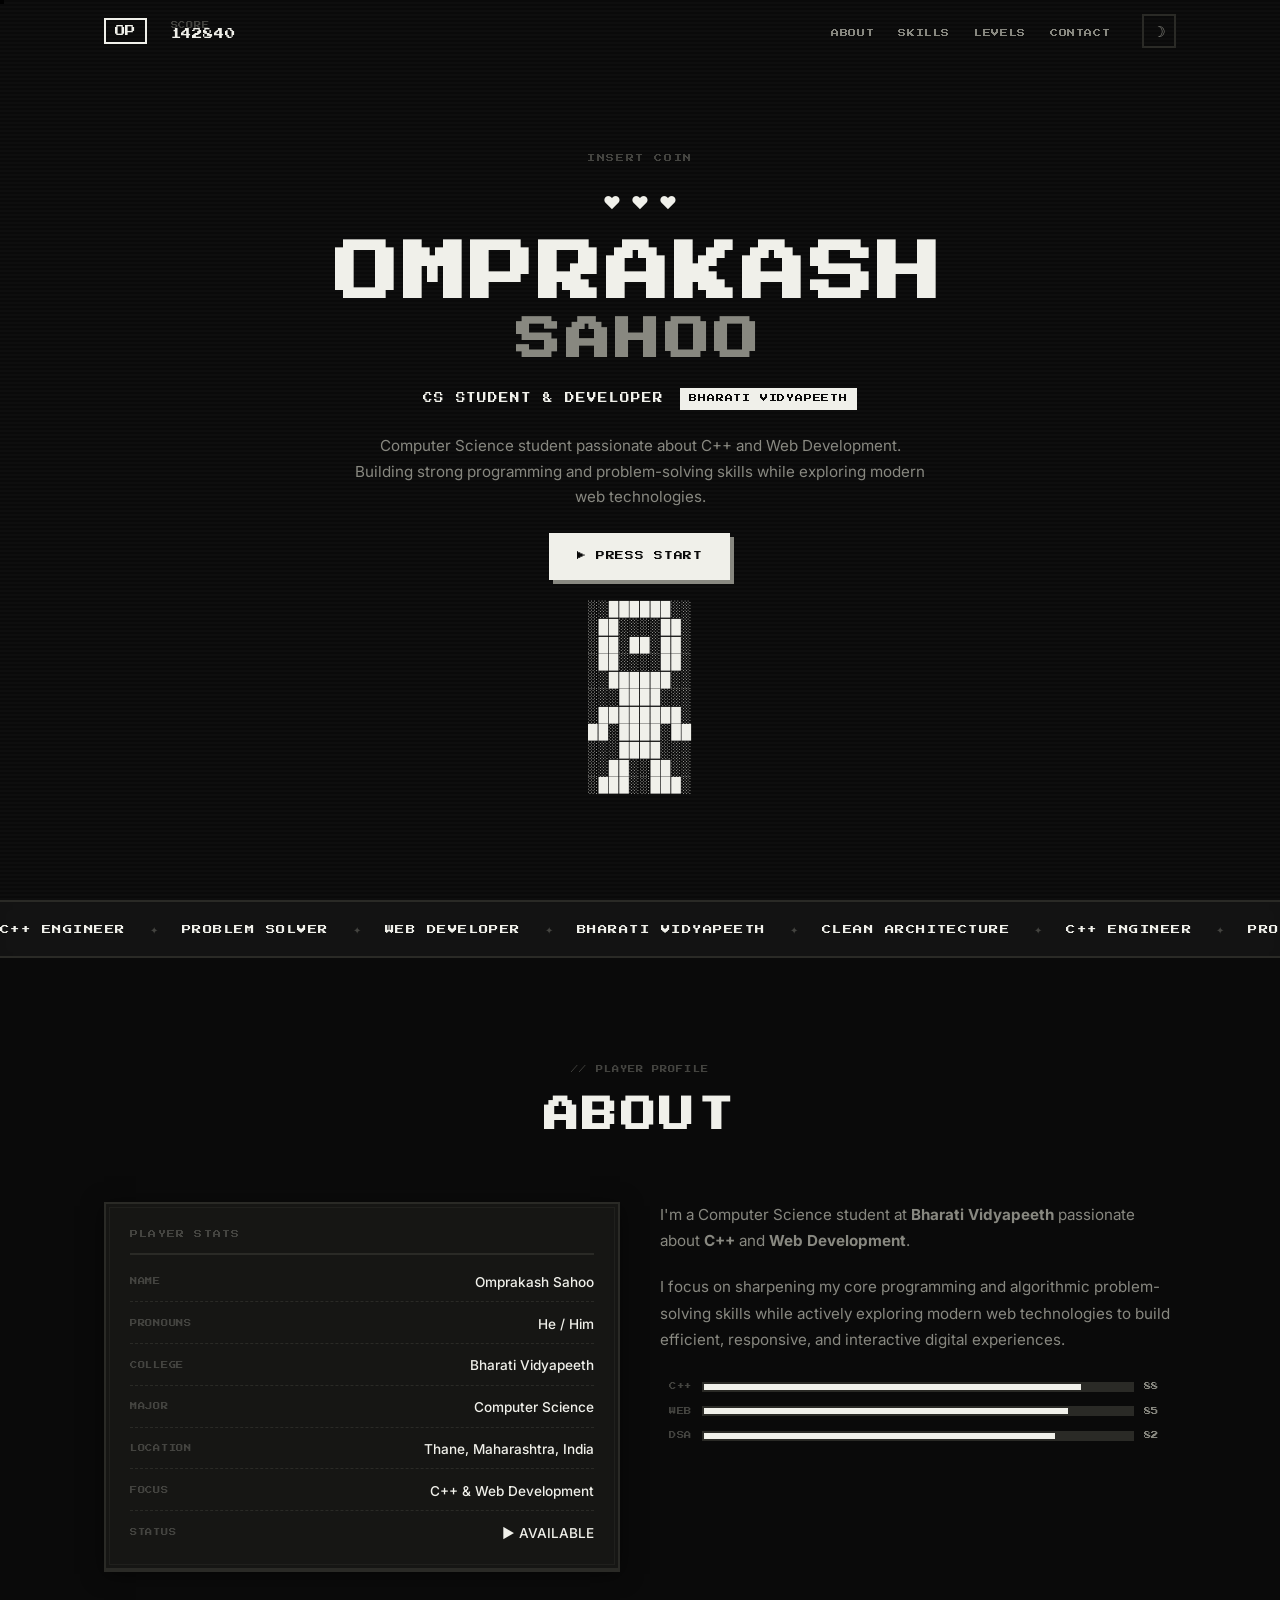
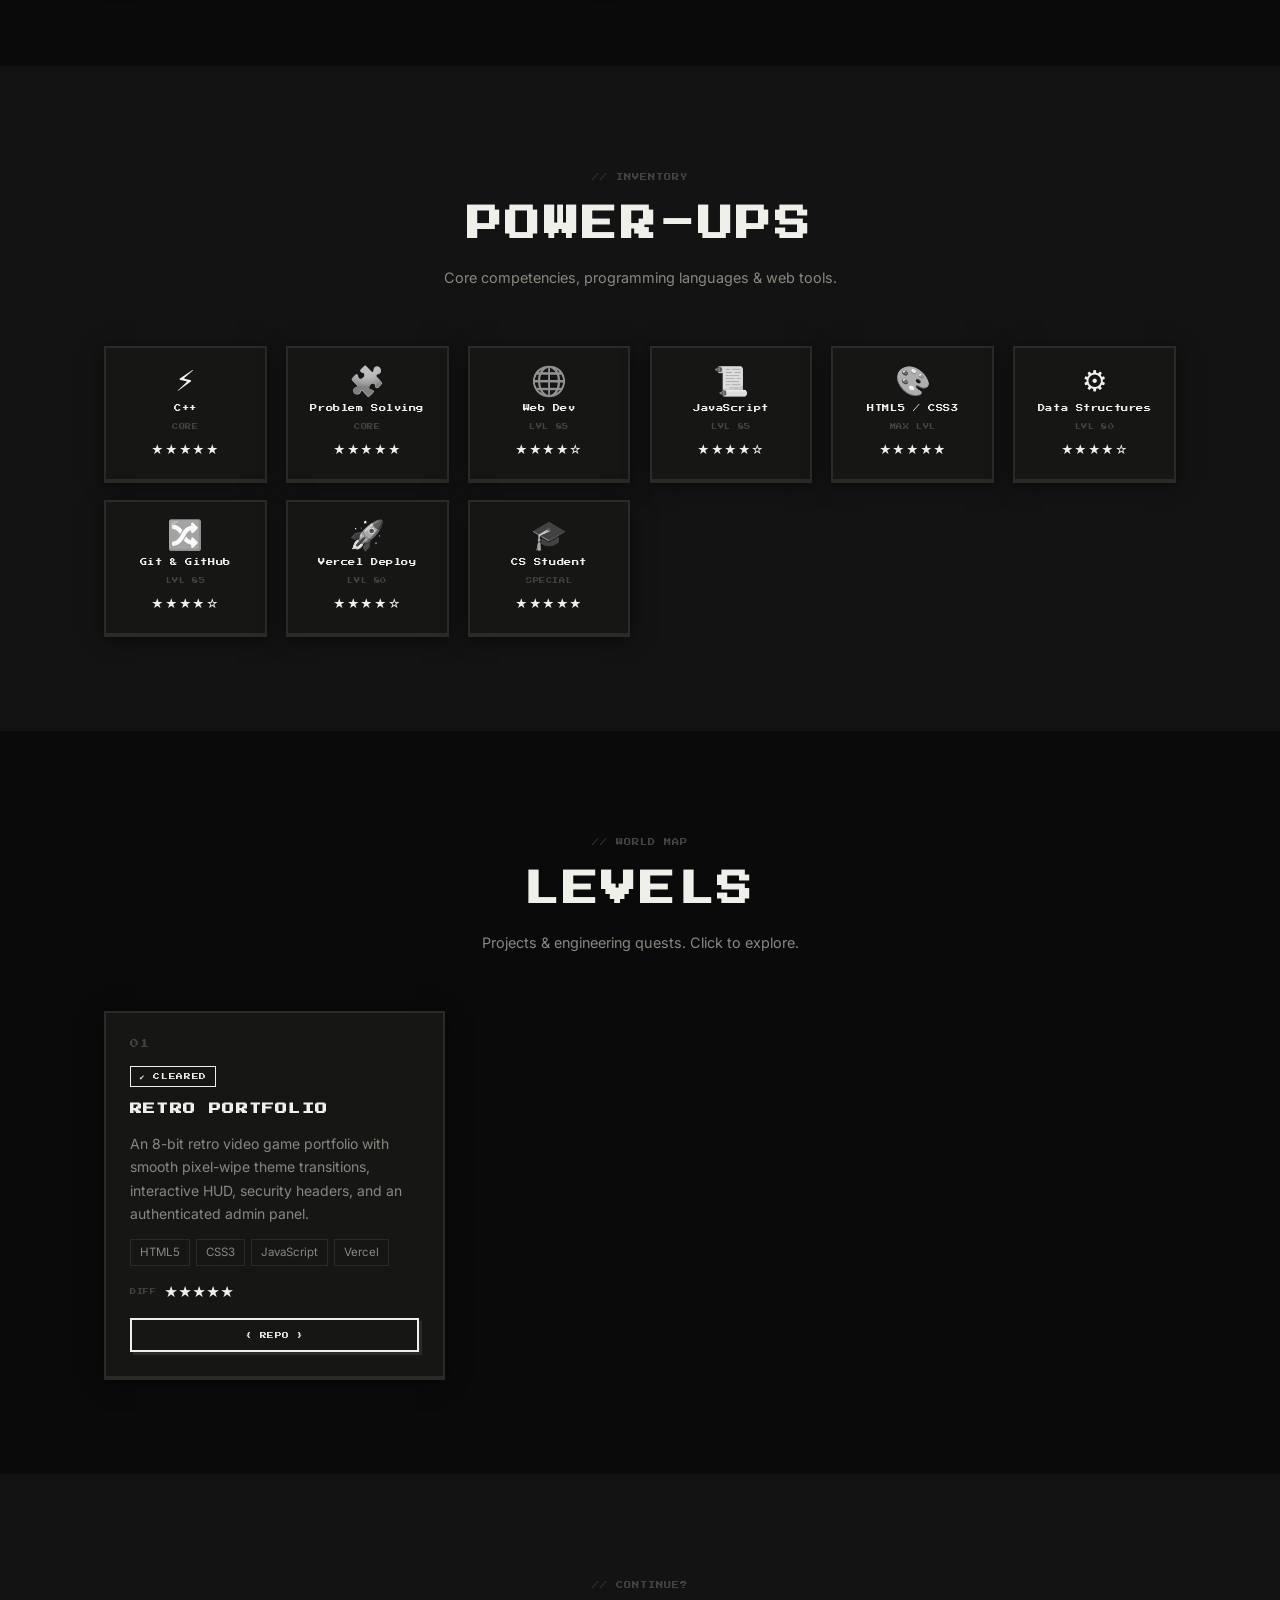
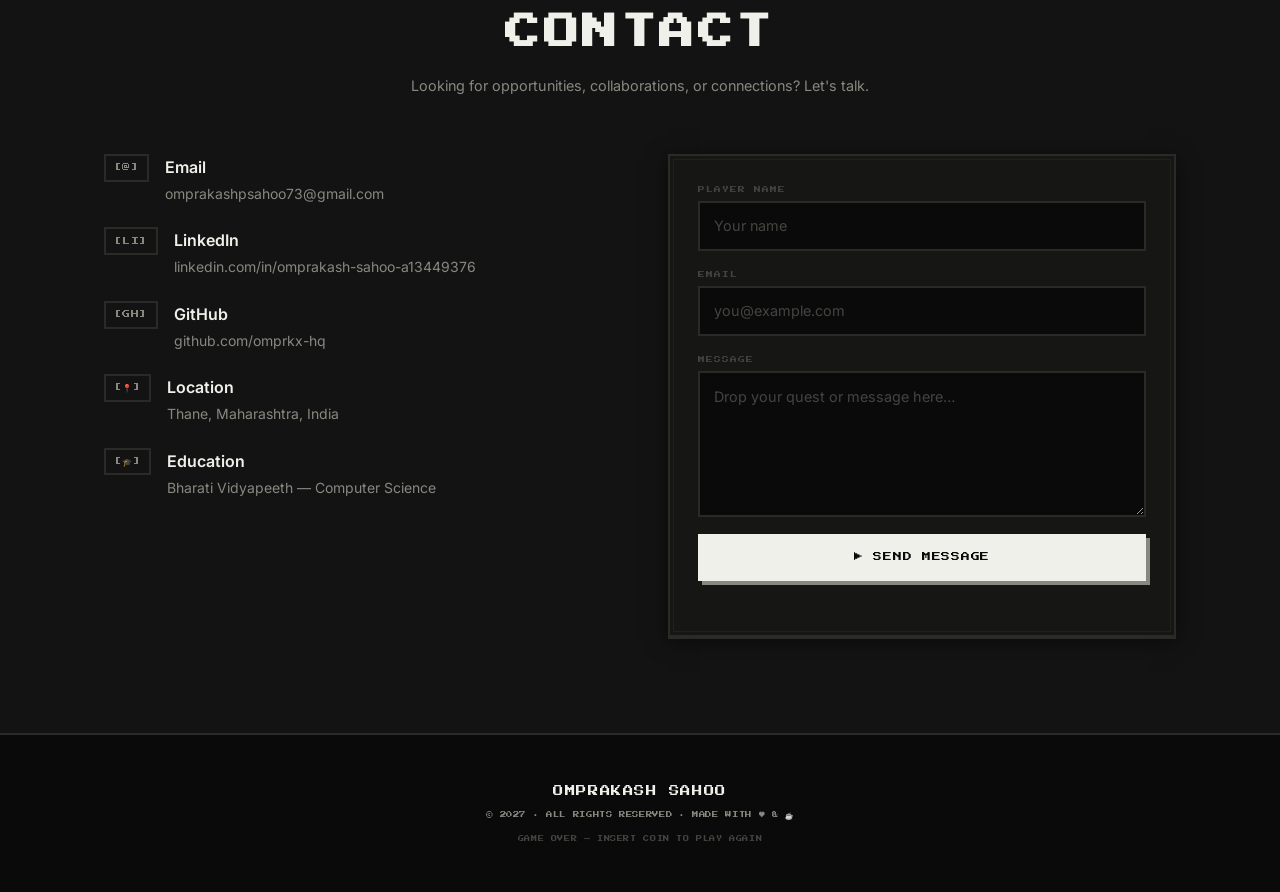
==== index.html @ 667538fb "feat(awwwards): add kinetic marquee, text scramble, 3d tilt glow, fluid cursor, magnetic buttons, an" ====
<!DOCTYPE html>
<html lang="en" data-theme="dark">
<head>
  <meta charset="UTF-8" />
  <meta name="viewport" content="width=device-width, initial-scale=1.0" />
  <title>OMPRAKASH SAHOO — Portfolio</title>
  <meta name="description" content="Omprakash Sahoo — Computer Science student passionate about C++ and Web Development at Bharati Vidyapeeth." />
  <link rel="stylesheet" href="style.css" />
  <link rel="preconnect" href="https://fonts.googleapis.com" />
  <link rel="preconnect" href="https://fonts.gstatic.com" crossorigin />
  <link href="https://fonts.googleapis.com/css2?family=Press+Start+2P&family=Inter:wght@300;400;500;600&display=swap" rel="stylesheet" />
</head>
<body>

  <!-- ══════════════════════ HUD / NAV ══════════════════════════ -->
  <div id="scrollProgressBar" aria-hidden="true"></div>
  <div id="customCursor" aria-hidden="true"></div>
  <div id="customCursorFollower" aria-hidden="true"></div>

  <nav id="hud">
    <div class="hud-inner">
      <span class="hud-logo pixel">OP</span>

      <div class="hud-score">
        <span class="hud-label">SCORE</span>
        <span class="hud-val pixel" id="scoreDisplay">000000</span>
      </div>

      <ul class="hud-links">
        <li><a href="#about">ABOUT</a></li>
        <li><a href="#skills">SKILLS</a></li>
        <li><a href="#projects">LEVELS</a></li>
        <li><a href="#contact">CONTACT</a></li>
      </ul>

      <div class="hud-actions">
        <button id="themeToggle" aria-label="Toggle theme" title="Toggle light/dark">
          <span class="icon-sun">☀︎</span>
          <span class="icon-moon">☽</span>
        </button>
        <button class="hamburger" id="hamburger" aria-label="Menu">
          <span></span><span></span><span></span>
        </button>
      </div>
    </div>

    <div class="mobile-menu" id="mobileMenu">
      <a href="#about"    class="mob-link">ABOUT</a>
      <a href="#skills"   class="mob-link">SKILLS</a>
      <a href="#projects" class="mob-link">LEVELS</a>
      <a href="#contact"  class="mob-link">CONTACT</a>
    </div>
  </nav>

  <!-- ══════════════════════ HERO ═══════════════════════════════ -->
  <section id="hero">
    <div class="scanlines"></div>
    <div class="hero-wrap">

      <div class="hero-insert pixel reveal">INSERT COIN</div>

      <div class="hero-lives reveal">
        <span class="life">♥</span>
        <span class="life">♥</span>
        <span class="life">♥</span>
      </div>

      <h1 class="hero-title reveal">
        <span class="pixel scramble-text" data-text="OMPRAKASH">OMPRAKASH</span>
        <span class="pixel hero-sur scramble-text" data-text="SAHOO">SAHOO</span>
      </h1>

      <p class="hero-role reveal">
        <span class="pixel">CS STUDENT &amp; DEVELOPER</span>
        <span class="pixel hero-lvl">BHARATI VIDYAPEETH</span>
      </p>

      <p class="hero-sub reveal">
        Computer Science student passionate about C++ and Web Development.<br>
        Building strong programming and problem-solving skills while exploring modern web technologies.
      </p>

      <a href="#projects" class="btn-pixel reveal magnet-btn">
        <span class="pixel">▶ PRESS START</span>
      </a>

      <!-- pixel character (CSS art) -->
      <div class="pixel-char reveal" aria-hidden="true">
        <div class="char-row">░░██████░░</div>
        <div class="char-row">░██░░░░██░</div>
        <div class="char-row">░██░██░██░</div>
        <div class="char-row">░██░░░░██░</div>
        <div class="char-row">░░██████░░</div>
        <div class="char-row">░░░████░░░</div>
        <div class="char-row">░████████░</div>
        <div class="char-row">██░████░██</div>
        <div class="char-row">░░░████░░░</div>
        <div class="char-row">░░██░░██░░</div>
        <div class="char-row">░███░░███░</div>
      </div>

    </div>
  </section>

  <!-- ══════════════════════ MARQUEE STRIP ═══════════════════ -->
  <div class="marquee-wrapper" aria-hidden="true">
    <div class="marquee-track">
      <span class="marquee-item pixel">C++ ENGINEER</span>
      <span class="marquee-sep pixel">✦</span>
      <span class="marquee-item pixel">PROBLEM SOLVER</span>
      <span class="marquee-sep pixel">✦</span>
      <span class="marquee-item pixel">WEB DEVELOPER</span>
      <span class="marquee-sep pixel">✦</span>
      <span class="marquee-item pixel">BHARATI VIDYAPEETH</span>
      <span class="marquee-sep pixel">✦</span>
      <span class="marquee-item pixel">CLEAN ARCHITECTURE</span>
      <span class="marquee-sep pixel">✦</span>
      <span class="marquee-item pixel">C++ ENGINEER</span>
      <span class="marquee-sep pixel">✦</span>
      <span class="marquee-item pixel">PROBLEM SOLVER</span>
      <span class="marquee-sep pixel">✦</span>
      <span class="marquee-item pixel">WEB DEVELOPER</span>
      <span class="marquee-sep pixel">✦</span>
      <span class="marquee-item pixel">BHARATI VIDYAPEETH</span>
      <span class="marquee-sep pixel">✦</span>
      <span class="marquee-item pixel">CLEAN ARCHITECTURE</span>
      <span class="marquee-sep pixel">✦</span>
    </div>
  </div>

  <!-- ══════════════════════ ABOUT ══════════════════════════════ -->
  <section id="about" class="section">
    <div class="container">

      <div class="sec-head reveal">
        <span class="pixel sec-tag">// PLAYER PROFILE</span>
        <h2 class="sec-title pixel">ABOUT</h2>
      </div>

      <div class="about-grid">
        <div class="about-card pixel-border reveal">
          <div class="card-header pixel">PLAYER STATS</div>
          <ul class="stat-list">
            <li><span class="stat-k">NAME</span><span class="stat-v">Omprakash Sahoo</span></li>
            <li><span class="stat-k">PRONOUNS</span><span class="stat-v">He / Him</span></li>
            <li><span class="stat-k">COLLEGE</span><span class="stat-v">Bharati Vidyapeeth</span></li>
            <li><span class="stat-k">MAJOR</span><span class="stat-v">Computer Science</span></li>
            <li><span class="stat-k">LOCATION</span><span class="stat-v">Thane, Maharashtra, India</span></li>
            <li><span class="stat-k">FOCUS</span><span class="stat-v">C++ &amp; Web Development</span></li>
            <li><span class="stat-k">STATUS</span><span class="stat-v blink-text">▶ AVAILABLE</span></li>
          </ul>
        </div>

        <div class="about-bio reveal">
          <p class="bio-text">
            I'm a Computer Science student at <strong>Bharati Vidyapeeth</strong> passionate about 
            <strong>C++</strong> and <strong>Web Development</strong>.
          </p>
          <p class="bio-text">
            I focus on sharpening my core programming and algorithmic problem-solving skills 
            while actively exploring modern web technologies to build efficient, responsive, 
            and interactive digital experiences.
          </p>

          <!-- HP / XP bars -->
          <div class="bars">
            <div class="bar-row">
              <span class="bar-label pixel">C++</span>
              <div class="bar-track"><div class="bar-fill" style="--w:88%"></div></div>
              <span class="bar-num">88</span>
            </div>
            <div class="bar-row">
              <span class="bar-label pixel">WEB</span>
              <div class="bar-track"><div class="bar-fill" style="--w:85%"></div></div>
              <span class="bar-num">85</span>
            </div>
            <div class="bar-row">
              <span class="bar-label pixel">DSA</span>
              <div class="bar-track"><div class="bar-fill" style="--w:82%"></div></div>
              <span class="bar-num">82</span>
            </div>
          </div>
        </div>
      </div>

    </div>
  </section>

  <!-- ══════════════════════ SKILLS / POWER-UPS ════════════════ -->
  <section id="skills" class="section section-alt">
    <div class="container">

      <div class="sec-head reveal">
        <span class="pixel sec-tag">// INVENTORY</span>
        <h2 class="sec-title pixel">POWER-UPS</h2>
        <p class="sec-desc">Core competencies, programming languages &amp; web tools.</p>
      </div>

      <div class="powerup-grid">

        <div class="powerup reveal" style="--delay:.00s">
          <div class="pu-icon">⚡</div>
          <div class="pu-name pixel">C++</div>
          <div class="pu-tier pixel">CORE</div>
          <div class="pu-stars">★★★★★</div>
        </div>

        <div class="powerup reveal" style="--delay:.05s">
          <div class="pu-icon">🧩</div>
          <div class="pu-name pixel">Problem Solving</div>
          <div class="pu-tier pixel">CORE</div>
          <div class="pu-stars">★★★★★</div>
        </div>

        <div class="powerup reveal" style="--delay:.10s">
          <div class="pu-icon">🌐</div>
          <div class="pu-name pixel">Web Dev</div>
          <div class="pu-tier pixel">LVL 85</div>
          <div class="pu-stars">★★★★☆</div>
        </div>

        <div class="powerup reveal" style="--delay:.15s">
          <div class="pu-icon">📜</div>
          <div class="pu-name pixel">JavaScript</div>
          <div class="pu-tier pixel">LVL 85</div>
          <div class="pu-stars">★★★★☆</div>
        </div>

        <div class="powerup reveal" style="--delay:.20s">
          <div class="pu-icon">🎨</div>
          <div class="pu-name pixel">HTML5 / CSS3</div>
          <div class="pu-tier pixel">MAX LVL</div>
          <div class="pu-stars">★★★★★</div>
        </div>

        <div class="powerup reveal" style="--delay:.25s">
          <div class="pu-icon">⚙️</div>
          <div class="pu-name pixel">Data Structures</div>
          <div class="pu-tier pixel">LVL 80</div>
          <div class="pu-stars">★★★★☆</div>
        </div>

        <div class="powerup reveal" style="--delay:.30s">
          <div class="pu-icon">🔀</div>
          <div class="pu-name pixel">Git &amp; GitHub</div>
          <div class="pu-tier pixel">LVL 85</div>
          <div class="pu-stars">★★★★☆</div>
        </div>

        <div class="powerup reveal" style="--delay:.35s">
          <div class="pu-icon">🚀</div>
          <div class="pu-name pixel">Vercel Deploy</div>
          <div class="pu-tier pixel">LVL 80</div>
          <div class="pu-stars">★★★★☆</div>
        </div>

        <div class="powerup reveal" style="--delay:.40s">
          <div class="pu-icon">🎓</div>
          <div class="pu-name pixel">CS Student</div>
          <div class="pu-tier pixel">SPECIAL</div>
          <div class="pu-stars">★★★★★</div>
        </div>

      </div>
    </div>
  </section>

  <!-- ══════════════════════ PROJECTS / LEVELS ══════════════════ -->
  <section id="projects" class="section">
    <div class="container">

      <div class="sec-head reveal">
        <span class="pixel sec-tag">// WORLD MAP</span>
        <h2 class="sec-title pixel">LEVELS</h2>
        <p class="sec-desc">Projects &amp; engineering quests. Click to explore.</p>
      </div>

      <div class="levels-grid">

        <article class="level-card reveal tilt-card" style="--delay:.00s">
          <div class="level-badge pixel">01</div>
          <div class="level-status pixel completed">✔ CLEARED</div>
          <h3 class="level-name pixel scramble-text" data-text="RETRO PORTFOLIO">RETRO PORTFOLIO</h3>
          <p class="level-desc">
            An 8-bit retro video game portfolio with smooth pixel-wipe theme transitions, 
            interactive HUD, security headers, and an authenticated admin panel.
          </p>
          <div class="level-tags">
            <span class="tag">HTML5</span>
            <span class="tag">CSS3</span>
            <span class="tag">JavaScript</span>
            <span class="tag">Vercel</span>
          </div>
          <div class="level-difficulty">
            <span class="pixel diff-label">DIFF</span>
            <span class="stars">★★★★★</span>
          </div>
          <div class="level-links">
            <a href="https://github.com/omprkx-hq/retro-portfolio" target="_blank" rel="noopener" class="lvl-btn lvl-btn-ghost pixel magnet-btn">{ REPO }</a>
          </div>
        </article>

      </div><!-- /levels-grid -->
    </div>
  </section>

  <!-- ══════════════════════ CONTINUE SCREEN / CONTACT ═════════ -->
  <section id="contact" class="section section-alt">
    <div class="container">

      <div class="sec-head reveal">
        <span class="pixel sec-tag">// CONTINUE?</span>
        <h2 class="sec-title pixel">CONTACT</h2>
        <p class="sec-desc">Looking for opportunities, collaborations, or connections? Let's talk.</p>
      </div>

      <div class="contact-wrap">

        <div class="contact-info reveal">
          <div class="contact-item">
            <span class="ci-icon pixel">[@]</span>
            <div>
              <strong>Email</strong>
              <p><a href="mailto:omprakashpsahoo73@gmail.com">omprakashpsahoo73@gmail.com</a></p>
            </div>
          </div>
          <div class="contact-item">
            <span class="ci-icon pixel">[LI]</span>
            <div>
              <strong>LinkedIn</strong>
              <p><a href="https://www.linkedin.com/in/omprakash-sahoo-a13449376/" target="_blank" rel="noopener">linkedin.com/in/omprakash-sahoo-a13449376</a></p>
            </div>
          </div>
          <div class="contact-item">
            <span class="ci-icon pixel">[GH]</span>
            <div>
              <strong>GitHub</strong>
              <p><a href="https://github.com/omprkx-hq" target="_blank" rel="noopener">github.com/omprkx-hq</a></p>
            </div>
          </div>
          <div class="contact-item">
            <span class="ci-icon pixel">[📍]</span>
            <div>
              <strong>Location</strong>
              <p>Thane, Maharashtra, India</p>
            </div>
          </div>
          <div class="contact-item">
            <span class="ci-icon pixel">[🎓]</span>
            <div>
              <strong>Education</strong>
              <p>Bharati Vidyapeeth — Computer Science</p>
            </div>
          </div>
        </div>

        <form class="contact-form pixel-border reveal" id="contactForm">
          <div class="form-group">
            <label class="pixel" for="name">PLAYER NAME</label>
            <input type="text" id="name" name="name" placeholder="Your name" required />
          </div>
          <div class="form-group">
            <label class="pixel" for="email">EMAIL</label>
            <input type="email" id="email" name="email" placeholder="you@example.com" required />
          </div>
          <div class="form-group">
            <label class="pixel" for="message">MESSAGE</label>
            <textarea id="message" name="message" rows="5" placeholder="Drop your quest or message here…" required></textarea>
          </div>
          <button type="submit" class="btn-pixel btn-full">
            <span class="pixel">▶ SEND MESSAGE</span>
          </button>
          <p class="form-note pixel" id="formNote"></p>
        </form>

      </div>
    </div>
  </section>

  <!-- ══════════════════════ GAME OVER / FOOTER ════════════════ -->
  <footer class="footer">
    <div class="container footer-inner">
      <span class="pixel footer-logo">OMPRAKASH SAHOO</span>
      <p class="pixel footer-copy">
        © 2027 · ALL RIGHTS RESERVED · MADE WITH ♥ &amp; ☕
      </p>
      <p class="footer-sub pixel blink-text">GAME OVER — INSERT COIN TO PLAY AGAIN</p>
    </div>
  </footer>

  <script src="script.js"></script>
</body>
</html>
---- style.css ----
/* ═══════════════════════════════════════════════════════════════
   PLAYER ONE — Retro Game Portfolio
   style.css
   ═══════════════════════════════════════════════════════════════ */

/* ── 1. TOKENS ───────────────────────────────────────────────── */
:root {
  /* Light Mode */
  --bg:          #f5f5f0;
  --bg-alt:      #ebebе5;
  --fg:          #111111;
  --fg-muted:    #555555;
  --fg-faint:    #aaaaaa;
  --border:      #d0d0cc;
  --accent:      #111111;
  --accent-inv:  #f5f5f0;
  --card-bg:     #ffffff;
  --shadow:      0 2px 0 #c0c0bc, 0 4px 20px rgba(0,0,0,.08);
  --shadow-hover:0 4px 0 #a0a09c, 0 8px 32px rgba(0,0,0,.14);

  /* Fonts */
  --pixel: 'Press Start 2P', monospace;
  --sans:  'Inter', system-ui, sans-serif;

  /* Spacing */
  --gap:  6rem;
  --cont: 70rem;

  /* Timing */
  --ease: cubic-bezier(.4,0,.2,1);
  --dur:  260ms;
}

[data-theme="dark"] {
  --bg:         #0a0a0a;
  --bg-alt:     #131313;
  --fg:         #f0f0ea;
  --fg-muted:   #888880;
  --fg-faint:   #444440;
  --border:     #2a2a26;
  --accent:     #f0f0ea;
  --accent-inv: #0a0a0a;
  --card-bg:    #161614;
  --shadow:     0 2px 0 #2a2a26, 0 4px 20px rgba(0,0,0,.5);
  --shadow-hover:0 4px 0 #444, 0 8px 32px rgba(0,0,0,.7);
}

/* ── 2. RESET ────────────────────────────────────────────────── */
*, *::before, *::after { box-sizing: border-box; margin: 0; padding: 0; }
html { scroll-behavior: smooth; font-size: 16px; }

body {
  background: var(--bg);
  color: var(--fg);
  font-family: var(--sans);
  font-weight: 400;
  line-height: 1.65;
  overflow-x: hidden;
  transition: background var(--dur) var(--ease), color var(--dur) var(--ease);
}

a { color: inherit; text-decoration: none; }
ul { list-style: none; }
button { cursor: pointer; border: none; background: none; font: inherit; }
input, textarea { font: inherit; }

/* Pixel font helper */
.pixel { font-family: var(--pixel); }

/* ── 3. THEME TRANSITION ANIMATION ──────────────────────────── */

/* The pixel-wipe overlay that sweeps across on theme toggle */
#theme-wipe {
  position: fixed;
  inset: 0;
  z-index: 10000;
  pointer-events: none;
  display: grid;
  grid-template-columns: repeat(12, 1fr);
  grid-template-rows: repeat(12, 1fr);
  opacity: 0;
}

#theme-wipe .wipe-cell {
  background: var(--fg);
  transform: scale(0);
  transition: transform 0s;
}

/* Burst animation for the toggle button icon */
@keyframes iconBurst {
  0%   { transform: scale(1) rotate(0deg); }
  30%  { transform: scale(1.6) rotate(20deg); }
  60%  { transform: scale(.8) rotate(-10deg); }
  100% { transform: scale(1) rotate(0deg); }
}
@keyframes sunRise {
  0%   { transform: scale(0) rotate(-180deg); opacity: 0; }
  60%  { transform: scale(1.3) rotate(10deg); opacity: 1; }
  100% { transform: scale(1) rotate(0deg); opacity: 1; }
}
@keyframes moonRise {
  0%   { transform: scale(0) rotate(180deg); opacity: 0; }
  60%  { transform: scale(1.3) rotate(-10deg); opacity: 1; }
  100% { transform: scale(1) rotate(0deg); opacity: 1; }
}

.icon-sun.animate  { animation: sunRise  .5s var(--ease) forwards; }
.icon-moon.animate { animation: moonRise .5s var(--ease) forwards; }

/* Ripple ring on toggle button */
#themeToggle::after {
  content: '';
  position: absolute;
  inset: -4px;
  border-radius: 50%;
  border: 2px solid var(--fg);
  opacity: 0;
  transform: scale(.6);
  transition: none;
}
#themeToggle.ripple::after {
  animation: rippleRing .5s var(--ease) forwards;
}
@keyframes rippleRing {
  0%   { opacity: .8; transform: scale(.6); }
  100% { opacity: 0;  transform: scale(1.8); }
}

/* Body transition — smooth color fade AFTER wipe completes */
body.theme-transitioning,
body.theme-transitioning * {
  transition:
    background-color .4s var(--ease),
    color            .4s var(--ease),
    border-color     .4s var(--ease),
    box-shadow       .4s var(--ease) !important;
}

/* Stars particle burst (dark mode) */
.star-burst {
  position: fixed;
  pointer-events: none;
  z-index: 10001;
  font-size: 1rem;
  animation: starFly .8s ease-out forwards;
}
@keyframes starFly {
  0%   { transform: translate(0,0) scale(1); opacity: 1; }
  100% { transform: translate(var(--tx), var(--ty)) scale(0); opacity: 0; }
}

/* Sun rays burst (light mode) */
.ray-burst {
  position: fixed;
  pointer-events: none;
  z-index: 10001;
  width: 3px;
  background: var(--fg);
  transform-origin: bottom center;
  animation: rayShoot .6s ease-out forwards;
}
@keyframes rayShoot {
  0%   { transform: rotate(var(--angle)) scaleY(0); opacity: 1; }
  60%  { transform: rotate(var(--angle)) scaleY(1); opacity: 1; }
  100% { transform: rotate(var(--angle)) scaleY(1.2); opacity: 0; }
}

/* Pixel scanline wipe */
@keyframes cellReveal {
  0%   { transform: scale(0); border-radius: 2px; }
  60%  { transform: scale(1.1); border-radius: 0; }
  100% { transform: scale(1); border-radius: 0; }
}
@keyframes cellHide {
  0%   { transform: scale(1); }
  100% { transform: scale(0); border-radius: 2px; }
}

/* ── 4. SCROLL REVEAL ────────────────────────────────────────── */

.reveal {
  opacity: 0;
  transform: translateY(24px);
  transition: opacity .65s var(--ease), transform .65s var(--ease);
  transition-delay: var(--delay, 0s);
}
.reveal.visible { opacity: 1; transform: translateY(0); }

/* ── 4. UTILITY ──────────────────────────────────────────────── */
.container { max-width: var(--cont); margin: 0 auto; padding: 0 1.5rem; }
.section    { padding: var(--gap) 0; }
.section-alt { background: var(--bg-alt); }

/* Pixel border (inset shadow) */
.pixel-border {
  border: 2px solid var(--border);
  image-rendering: pixelated;
  box-shadow: var(--shadow);
  position: relative;
}
.pixel-border::before {
  content: '';
  position: absolute;
  inset: 3px;
  border: 1px solid color-mix(in srgb, var(--border) 50%, transparent);
  pointer-events: none;
}

/* Blinking text */
.blink-text { animation: blink 1.1s step-end infinite; }
@keyframes blink { 50% { opacity: 0; } }

/* ── 5. HUD / NAVBAR ─────────────────────────────────────────── */
#hud {
  position: fixed;
  top: 0; left: 0; right: 0;
  z-index: 100;
  transition: background var(--dur) var(--ease), border-color var(--dur) var(--ease);
  border-bottom: 2px solid transparent;
}
#hud.scrolled {
  background: color-mix(in srgb, var(--bg) 88%, transparent);
  backdrop-filter: blur(14px);
  -webkit-backdrop-filter: blur(14px);
  border-color: var(--border);
}

.hud-inner {
  max-width: var(--cont);
  margin: 0 auto;
  padding: .9rem 1.5rem;
  display: flex;
  align-items: center;
  gap: 1.5rem;
}

.hud-logo {
  font-size: .65rem;
  letter-spacing: .05em;
  border: 2px solid var(--fg);
  padding: .35rem .55rem;
  line-height: 1;
  color: var(--fg);
}

.hud-score {
  display: flex;
  flex-direction: column;
  line-height: 1.1;
}
.hud-label {
  font-family: var(--pixel);
  font-size: .45rem;
  color: var(--fg-faint);
  letter-spacing: .1em;
}
.hud-val {
  font-size: .65rem;
  letter-spacing: .08em;
}

.hud-links {
  display: flex;
  gap: 1.5rem;
  margin-left: auto;
}
.hud-links a {
  font-family: var(--pixel);
  font-size: .5rem;
  letter-spacing: .08em;
  color: var(--fg-muted);
  transition: color var(--dur) var(--ease);
  position: relative;
  padding-bottom: 2px;
}
.hud-links a::after {
  content: '';
  position: absolute;
  bottom: -2px; left: 0;
  height: 2px; width: 0;
  background: var(--fg);
  transition: width var(--dur) var(--ease);
}
.hud-links a:hover { color: var(--fg); }
.hud-links a:hover::after { width: 100%; }

.hud-actions {
  display: flex;
  align-items: center;
  gap: .6rem;
  margin-left: .5rem;
}

/* Theme toggle */
#themeToggle {
  position: relative;
  width: 2.1rem; height: 2.1rem;
  display: flex; align-items: center; justify-content: center;
  font-size: .95rem;
  color: var(--fg-muted);
  border: 2px solid var(--border);
  transition: all var(--dur) var(--ease);
  overflow: visible;
}
#themeToggle:hover { background: var(--border); color: var(--fg); }
[data-theme="light"] .icon-moon,
[data-theme="dark"]  .icon-sun  { display: none; }

/* Hamburger */
.hamburger {
  display: none;
  flex-direction: column;
  gap: 5px;
  width: 1.8rem;
}
.hamburger span {
  display: block; height: 2px;
  background: var(--fg);
  transition: transform var(--dur) var(--ease), opacity var(--dur) var(--ease);
}
.hamburger.open span:nth-child(1) { transform: translateY(7px) rotate(45deg); }
.hamburger.open span:nth-child(2) { opacity: 0; }
.hamburger.open span:nth-child(3) { transform: translateY(-7px) rotate(-45deg); }

/* Mobile menu */
.mobile-menu {
  display: none;
  flex-direction: column;
  padding: 0;
  background: color-mix(in srgb, var(--bg) 95%, transparent);
  backdrop-filter: blur(14px);
  -webkit-backdrop-filter: blur(14px);
  border-top: 2px solid var(--border);
  overflow: hidden;
  max-height: 0;
  transition: max-height .35s var(--ease), padding .35s var(--ease);
}
.mobile-menu.open {
  display: flex;
  max-height: 16rem;
  padding: .75rem 0 1rem;
}
.mob-link {
  font-family: var(--pixel);
  font-size: .6rem;
  padding: .65rem 1.5rem;
  color: var(--fg-muted);
  border-bottom: 1px solid var(--border);
  letter-spacing: .08em;
  transition: color var(--dur) var(--ease), background var(--dur) var(--ease);
}
.mob-link:last-child { border: none; }
.mob-link:hover { color: var(--fg); background: var(--border); }

/* ── 6. HERO ─────────────────────────────────────────────────── */
#hero {
  min-height: 100svh;
  display: flex;
  align-items: center;
  justify-content: center;
  text-align: center;
  padding: 7rem 1.5rem 4rem;
  position: relative;
  overflow: hidden;
  background: var(--bg);
}

/* CRT scanlines overlay */
.scanlines {
  position: absolute;
  inset: 0;
  background: repeating-linear-gradient(
    to bottom,
    transparent,
    transparent 2px,
    color-mix(in srgb, var(--fg) 3%, transparent) 2px,
    color-mix(in srgb, var(--fg) 3%, transparent) 4px
  );
  pointer-events: none;
  z-index: 0;
  opacity: .6;
}

.hero-wrap {
  position: relative;
  z-index: 1;
  display: flex;
  flex-direction: column;
  align-items: center;
  gap: 1.4rem;
  max-width: 36rem;
}

.hero-insert {
  font-size: .5rem;
  letter-spacing: .2em;
  color: var(--fg-faint);
  animation: blink 1.4s step-end infinite;
}

.hero-lives { display: flex; gap: .6rem; }
.life {
  font-size: 1.1rem;
  color: var(--fg);
  display: inline-block;
  animation: lifePulse 2s ease-in-out infinite;
}
.life:nth-child(2) { animation-delay: .2s; }
.life:nth-child(3) { animation-delay: .4s; }
@keyframes lifePulse {
  0%,100% { transform: scale(1); }
  50% { transform: scale(1.2); }
}

.hero-title {
  display: flex;
  flex-direction: column;
  gap: .4rem;
  line-height: 1.1;
}
.hero-title span:first-child {
  font-size: clamp(2rem, 10vw, 4rem);
  letter-spacing: .06em;
}
.hero-sur {
  font-size: clamp(1.4rem, 7vw, 2.8rem) !important;
  color: var(--fg-muted);
  letter-spacing: .1em;
}

.hero-role {
  display: flex;
  align-items: center;
  gap: 1rem;
  flex-wrap: wrap;
  justify-content: center;
}
.hero-role span { font-size: .6rem; letter-spacing: .1em; }
.hero-lvl {
  background: var(--fg);
  color: var(--accent-inv);
  padding: .3rem .6rem;
  font-size: .5rem !important;
}

.hero-sub {
  color: var(--fg-muted);
  font-size: .95rem;
  line-height: 1.7;
}

/* ── 7. PIXEL CTA BUTTON ──────────────────────────────────────── */
.btn-pixel {
  display: inline-flex;
  align-items: center;
  justify-content: center;
  padding: .9rem 1.6rem;
  background: var(--fg);
  color: var(--accent-inv);
  border: 2px solid var(--fg);
  box-shadow: 4px 4px 0 var(--fg-muted);
  font-family: var(--pixel);
  font-size: .55rem;
  letter-spacing: .08em;
  transition: all var(--dur) var(--ease);
  cursor: pointer;
  text-decoration: none;
}
.btn-pixel:hover {
  transform: translate(-2px, -2px);
  box-shadow: 6px 6px 0 var(--fg-muted);
}
.btn-pixel:active {
  transform: translate(2px, 2px);
  box-shadow: 2px 2px 0 var(--fg-muted);
}
.btn-full { width: 100%; }

/* ── 8. PIXEL CHARACTER ──────────────────────────────────────── */
.pixel-char {
  font-family: monospace;
  font-size: clamp(.6rem, 2.5vw, 1rem);
  line-height: 1.1;
  color: var(--fg);
  letter-spacing: .05em;
  opacity: .6;
  user-select: none;
  animation: float 3s ease-in-out infinite;
}
@keyframes float {
  0%,100% { transform: translateY(0); }
  50% { transform: translateY(-8px); }
}

/* ── 9. SECTION HEADER ───────────────────────────────────────── */
.sec-head {
  text-align: center;
  margin-bottom: 3.5rem;
}
.sec-tag {
  display: inline-block;
  font-size: .45rem;
  letter-spacing: .15em;
  color: var(--fg-faint);
  margin-bottom: .75rem;
}
.sec-title {
  font-size: clamp(1.4rem, 5vw, 2.2rem);
  letter-spacing: .1em;
  margin-bottom: .75rem;
}
.sec-desc {
  color: var(--fg-muted);
  font-size: .9rem;
  max-width: 32rem;
  margin: 0 auto;
}

/* ── 10. ABOUT ───────────────────────────────────────────────── */
.about-grid {
  display: grid;
  grid-template-columns: 1fr 1fr;
  gap: 2.5rem;
  align-items: start;
}

.about-card {
  background: var(--card-bg);
  padding: 1.5rem;
}
.card-header {
  font-size: .5rem;
  letter-spacing: .15em;
  color: var(--fg-faint);
  border-bottom: 2px solid var(--border);
  padding-bottom: .75rem;
  margin-bottom: 1rem;
}

.stat-list { display: flex; flex-direction: column; gap: .65rem; }
.stat-list li {
  display: flex;
  justify-content: space-between;
  align-items: center;
  font-size: .85rem;
  border-bottom: 1px dashed var(--border);
  padding-bottom: .5rem;
  gap: 1rem;
}
.stat-list li:last-child { border: none; padding: 0; }
.stat-k {
  font-family: var(--pixel);
  font-size: .45rem;
  letter-spacing: .1em;
  color: var(--fg-faint);
  white-space: nowrap;
}
.stat-v { font-size: .85rem; font-weight: 500; }

.about-bio { display: flex; flex-direction: column; gap: 1.2rem; }
.bio-text { color: var(--fg-muted); font-size: .95rem; line-height: 1.75; }

/* HP / XP bars */
.bars { display: flex; flex-direction: column; gap: .8rem; margin-top: .5rem; }
.bar-row {
  display: grid;
  grid-template-columns: 2rem 1fr 2rem;
  align-items: center;
  gap: .6rem;
}
.bar-label {
  font-size: .45rem;
  letter-spacing: .1em;
  color: var(--fg-faint);
  text-align: right;
}
.bar-track {
  height: 10px;
  background: var(--border);
  border: 2px solid var(--border);
  overflow: hidden;
}
.bar-fill {
  height: 100%;
  width: var(--w);
  background: var(--fg);
  transition: width 1.2s var(--ease);
  image-rendering: pixelated;
}
.bar-num {
  font-family: var(--pixel);
  font-size: .45rem;
  color: var(--fg-muted);
}

/* ── 11. POWER-UPS / SKILLS ──────────────────────────────────── */
.powerup-grid {
  display: grid;
  grid-template-columns: repeat(auto-fill, minmax(min(100%,9rem), 1fr));
  gap: 1.2rem;
}

.powerup {
  background: var(--card-bg);
  border: 2px solid var(--border);
  box-shadow: var(--shadow);
  padding: 1.2rem 1rem;
  display: flex;
  flex-direction: column;
  align-items: center;
  gap: .5rem;
  text-align: center;
  transition: transform var(--dur) var(--ease), box-shadow var(--dur) var(--ease);
  cursor: default;
}
.powerup:hover {
  transform: translate(-2px, -4px);
  box-shadow: var(--shadow-hover);
}

.pu-icon {
  font-size: 1.8rem;
  line-height: 1;
  filter: grayscale(1);
  transition: filter var(--dur) var(--ease);
}
.powerup:hover .pu-icon { filter: grayscale(0); }

.pu-name {
  font-size: .45rem;
  letter-spacing: .08em;
  line-height: 1.4;
}
.pu-tier {
  font-size: .38rem;
  letter-spacing: .1em;
  color: var(--fg-faint);
}
.pu-stars {
  font-size: .75rem;
  letter-spacing: .05em;
  color: var(--fg);
}

/* ── 12. LEVELS / PROJECTS ───────────────────────────────────── */
.levels-grid {
  display: grid;
  grid-template-columns: repeat(auto-fill, minmax(min(100%, 20rem), 1fr));
  gap: 1.5rem;
}

.level-card {
  background: var(--card-bg);
  border: 2px solid var(--border);
  box-shadow: var(--shadow);
  padding: 1.5rem;
  display: flex;
  flex-direction: column;
  gap: .9rem;
  position: relative;
  transition: transform var(--dur) var(--ease), box-shadow var(--dur) var(--ease);
}
.level-card:hover {
  transform: translate(-3px, -5px);
  box-shadow: var(--shadow-hover);
}

.level-badge {
  font-size: .55rem;
  letter-spacing: .15em;
  color: var(--fg-faint);
}

.level-status {
  font-size: .42rem;
  letter-spacing: .1em;
  display: inline-block;
  padding: .25rem .5rem;
  border: 1px solid var(--border);
  width: fit-content;
}
.level-status.completed { border-color: var(--fg); }
.level-status.in-progress { animation: blink 1.3s step-end infinite; }

.level-name {
  font-size: .75rem;
  letter-spacing: .1em;
  line-height: 1.4;
}

.level-desc {
  color: var(--fg-muted);
  font-size: .875rem;
  line-height: 1.65;
}

.level-tags {
  display: flex;
  flex-wrap: wrap;
  gap: .4rem;
}
.tag {
  font-size: .72rem;
  padding: .2rem .55rem;
  border: 1px solid var(--border);
  color: var(--fg-muted);
  transition: all var(--dur) var(--ease);
}
.level-card:hover .tag {
  border-color: var(--fg-muted);
  color: var(--fg);
}

.level-difficulty {
  display: flex;
  align-items: center;
  gap: .5rem;
}
.diff-label {
  font-size: .38rem;
  color: var(--fg-faint);
  letter-spacing: .1em;
}
.stars { font-size: .85rem; }

.level-links {
  display: flex;
  gap: .75rem;
  margin-top: auto;
  flex-wrap: wrap;
}
.lvl-btn {
  flex: 1;
  display: inline-flex;
  align-items: center;
  justify-content: center;
  padding: .6rem .8rem;
  font-size: .42rem;
  letter-spacing: .08em;
  background: var(--fg);
  color: var(--accent-inv);
  border: 2px solid var(--fg);
  box-shadow: 3px 3px 0 var(--fg-muted);
  transition: all var(--dur) var(--ease);
  white-space: nowrap;
}
.lvl-btn:hover {
  transform: translate(-1px, -2px);
  box-shadow: 4px 4px 0 var(--fg-muted);
}
.lvl-btn-ghost {
  background: transparent;
  color: var(--fg);
  box-shadow: 3px 3px 0 var(--border);
}
.lvl-btn-ghost:hover { box-shadow: 4px 4px 0 var(--border); }

/* ── 13. CONTACT ──────────────────────────────────────────────── */
.contact-wrap {
  display: grid;
  grid-template-columns: 1fr 1fr;
  gap: 3.5rem;
  align-items: start;
}

.contact-info {
  display: flex;
  flex-direction: column;
  gap: 1.4rem;
}
.contact-item {
  display: flex;
  align-items: flex-start;
  gap: 1rem;
}
.ci-icon {
  font-size: .5rem;
  letter-spacing: .05em;
  border: 2px solid var(--border);
  padding: .4rem .5rem;
  line-height: 1.4;
  white-space: nowrap;
  color: var(--fg-muted);
  flex-shrink: 0;
}
.contact-item strong { display: block; font-weight: 600; margin-bottom: .1rem; }
.contact-item p { color: var(--fg-muted); font-size: .875rem; }

/* Form */
.contact-form {
  background: var(--card-bg);
  padding: 1.75rem;
  display: flex;
  flex-direction: column;
  gap: 1.1rem;
}
.form-group {
  display: flex;
  flex-direction: column;
  gap: .4rem;
}
.form-group label {
  font-size: .42rem;
  letter-spacing: .15em;
  color: var(--fg-faint);
}
.form-group input,
.form-group textarea {
  background: var(--bg);
  border: 2px solid var(--border);
  padding: .7rem .9rem;
  color: var(--fg);
  font-size: .9rem;
  transition: border-color var(--dur) var(--ease), box-shadow var(--dur) var(--ease);
  resize: vertical;
}
.form-group input:focus,
.form-group textarea:focus {
  outline: none;
  border-color: var(--fg);
  box-shadow: 3px 3px 0 var(--border);
}
.form-group input::placeholder,
.form-group textarea::placeholder { color: var(--fg-faint); }

.form-note {
  font-size: .42rem;
  letter-spacing: .08em;
  color: var(--fg-muted);
  min-height: 1.2em;
  text-align: center;
}

/* ── 14. FOOTER ───────────────────────────────────────────────── */
.footer {
  border-top: 2px solid var(--border);
  padding: 3rem 1.5rem;
  background: var(--bg);
}
.footer-inner {
  display: flex;
  flex-direction: column;
  align-items: center;
  gap: .6rem;
  text-align: center;
}
.footer-logo { font-size: .65rem; letter-spacing: .15em; }
.footer-copy { font-size: .4rem; color: var(--fg-muted); letter-spacing: .1em; }
.footer-sub  { font-size: .38rem; color: var(--fg-faint); letter-spacing: .1em; margin-top: .25rem; }

/* ── 15. RESPONSIVE ───────────────────────────────────────────── */
@media (max-width: 860px) {
  :root { --gap: 4.5rem; }
  .hud-links { display: none; }
  .hamburger { display: flex; }
  .about-grid   { grid-template-columns: 1fr; }
  .contact-wrap { grid-template-columns: 1fr; gap: 2rem; }
  .hud-score { display: none; }
}

@media (max-width: 540px) {
  .hero-title span:first-child { font-size: clamp(1.6rem, 12vw, 3rem); }
  .hero-sur { font-size: clamp(1.1rem, 8vw, 2rem) !important; }
  .sec-title { font-size: clamp(1rem, 6vw, 1.6rem); }
  .powerup-grid { grid-template-columns: repeat(3, 1fr); }
}

/* ── 16. FOCUS ────────────────────────────────────────────────── */
:focus-visible {
  outline: 2px solid var(--fg);
  outline-offset: 2px;
}

/* ── 17. AWWWARDS-GRADE VISUAL ENHANCEMENTS ─────────────────────── */

/* 17.1 Top Reading Progress Bar */
#scrollProgressBar {
  position: fixed;
  top: 0;
  left: 0;
  height: 3px;
  width: 0%;
  background: var(--fg);
  z-index: 10002;
  transition: width 0.08s ease-out;
  box-shadow: 0 0 8px var(--fg);
}

/* 17.2 Kinetic Marquee Strip */
.marquee-wrapper {
  overflow: hidden;
  border-top: 2px solid var(--border);
  border-bottom: 2px solid var(--border);
  background: var(--bg-alt);
  padding: 0.85rem 0;
  white-space: nowrap;
  user-select: none;
  position: relative;
  box-shadow: inset 0 2px 8px rgba(0,0,0,0.06);
}
.marquee-track {
  display: inline-flex;
  gap: 1.5rem;
  animation: marqueeRoll 24s linear infinite;
  will-change: transform;
}
.marquee-wrapper:hover .marquee-track {
  animation-play-state: paused;
}
@keyframes marqueeRoll {
  0% { transform: translateX(0); }
  100% { transform: translateX(-50%); }
}
.marquee-item {
  font-size: 0.58rem;
  letter-spacing: 0.16em;
  color: var(--fg);
  display: inline-flex;
  align-items: center;
}
.marquee-sep {
  font-size: 0.6rem;
  color: var(--fg-faint);
  display: inline-flex;
  align-items: center;
}

/* 17.3 Custom Interactive Awwwards-style Cursor */
#customCursor {
  position: fixed;
  top: 0;
  left: 0;
  width: 8px;
  height: 8px;
  background: var(--fg);
  pointer-events: none;
  z-index: 99999;
  border-radius: 0;
  transform: translate(-50%, -50%);
  transition: width 0.18s, height 0.18s, background-color 0.2s, opacity 0.2s;
  mix-blend-mode: difference;
}
#customCursorFollower {
  position: fixed;
  top: 0;
  left: 0;
  width: 32px;
  height: 32px;
  border: 1.5px solid var(--fg);
  pointer-events: none;
  z-index: 99998;
  transform: translate(-50%, -50%);
  transition: width 0.22s, height 0.22s, transform 0.08s ease-out, border-color 0.2s;
  box-sizing: border-box;
}
body.cursor-hover #customCursor {
  width: 18px;
  height: 18px;
  background: var(--fg);
}
body.cursor-hover #customCursorFollower {
  width: 48px;
  height: 48px;
  border-color: var(--fg-muted);
}
@media (hover: none) {
  #customCursor, #customCursorFollower { display: none !important; }
}

/* 17.4 Card 3D Magnetic Tilt & Dynamic Glow */
.tilt-card, .powerup {
  transition: transform 0.12s ease-out, box-shadow 0.2s var(--ease), border-color 0.2s;
  position: relative;
  overflow: hidden;
}
.tilt-card::after, .powerup::after {
  content: '';
  position: absolute;
  inset: 0;
  background: radial-gradient(circle 120px at var(--mouse-x, -999px) var(--mouse-y, -999px), rgba(255,255,255,0.12), transparent 80%);
  pointer-events: none;
  opacity: 0;
  transition: opacity 0.3s;
}
[data-theme="light"] .tilt-card::after,
[data-theme="light"] .powerup::after {
  background: radial-gradient(circle 120px at var(--mouse-x, -999px) var(--mouse-y, -999px), rgba(0,0,0,0.06), transparent 80%);
}
.tilt-card:hover::after, .powerup:hover::after {
  opacity: 1;
}

/* 17.5 Magnetic Buttons */
.magnet-btn {
  will-change: transform;
  transition: transform 0.18s cubic-bezier(0.2, 0, 0.2, 1);
}

/* 17.6 Glitch Effect on Text Hover */
.scramble-text {
  display: inline-block;
  cursor: default;
}
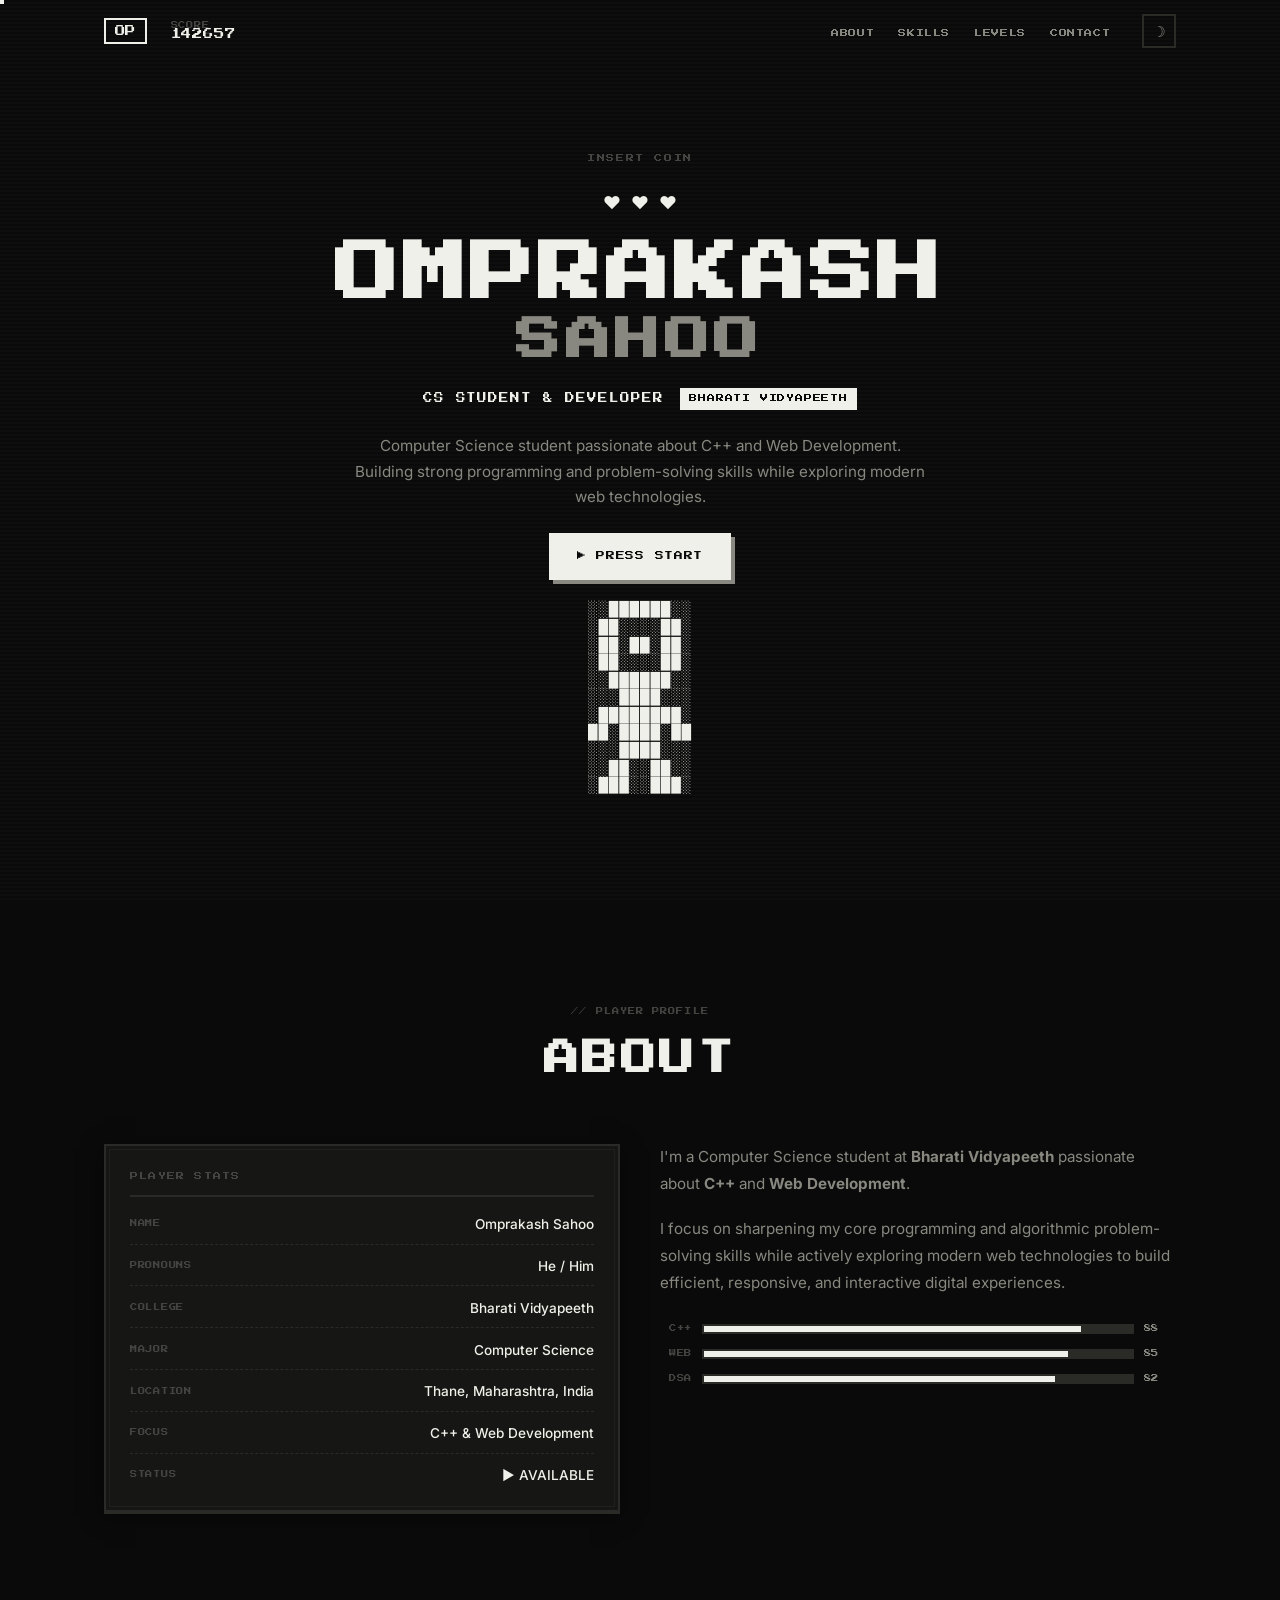
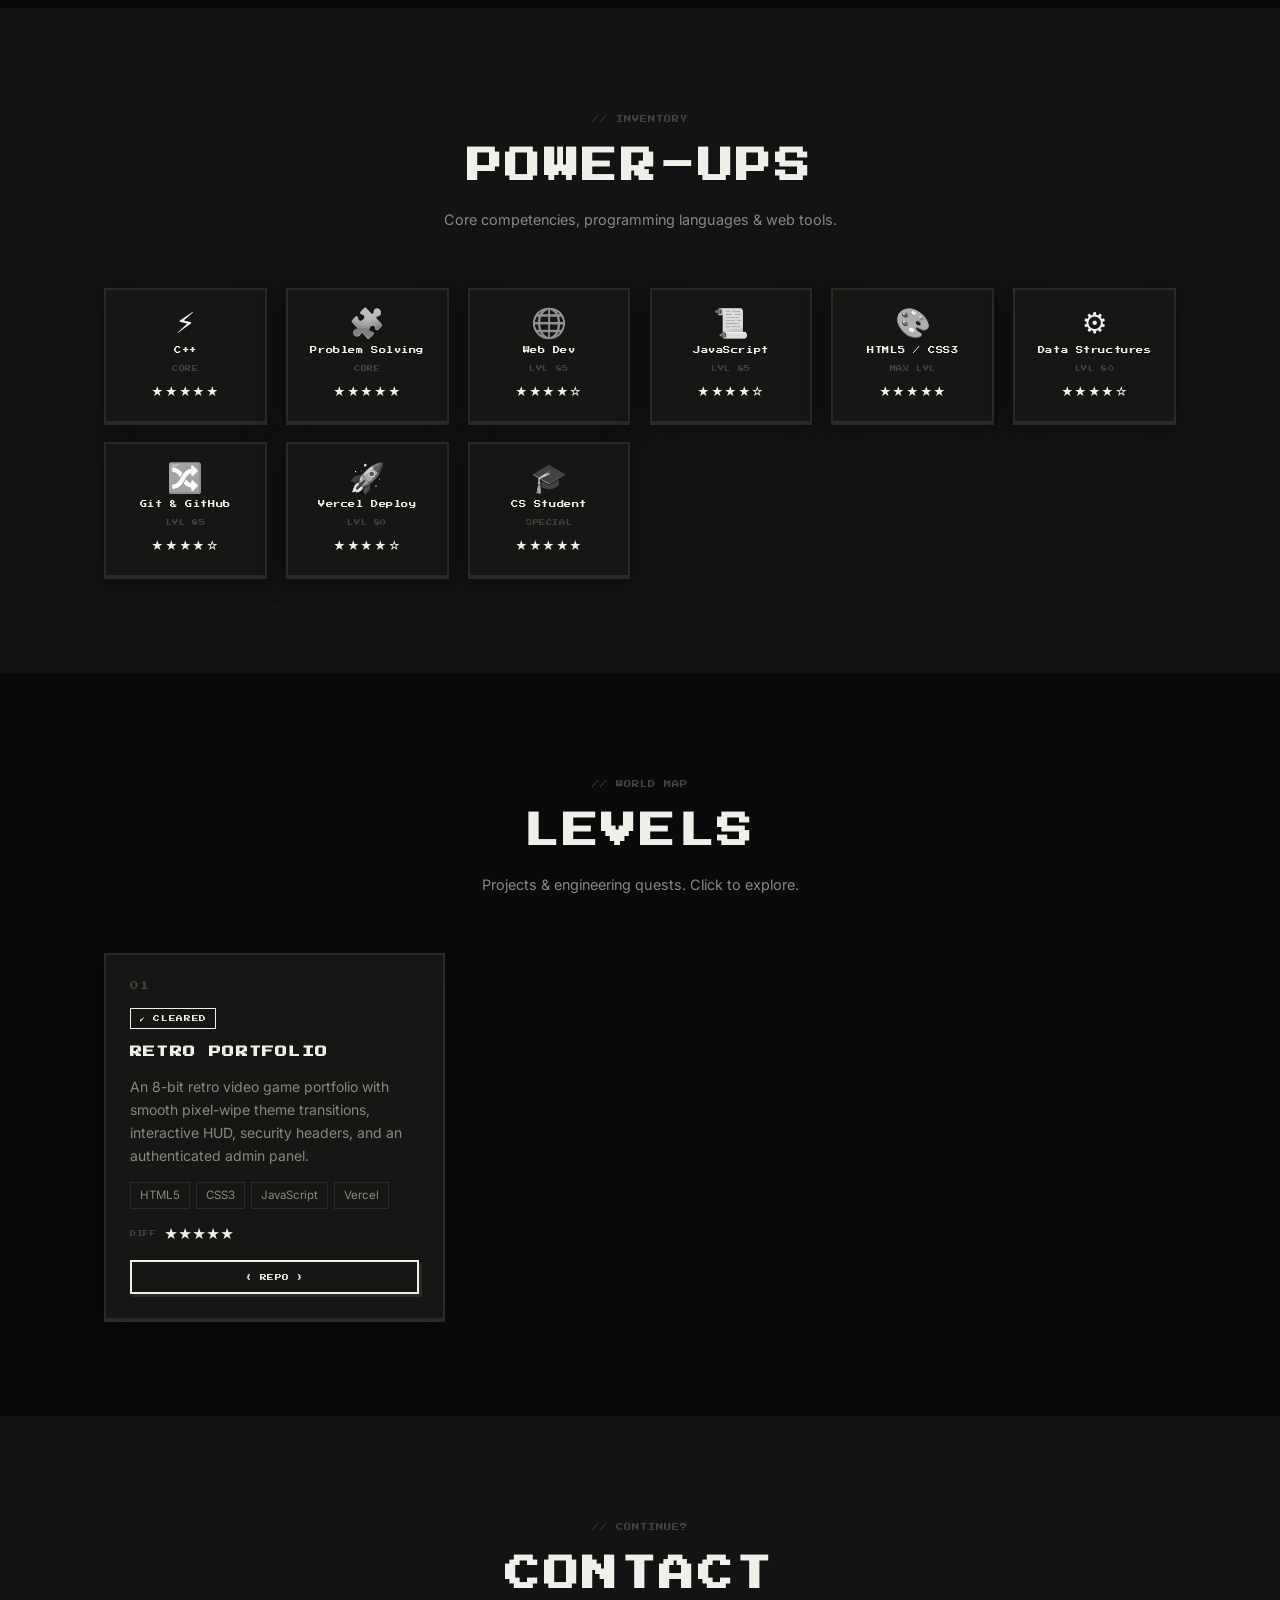
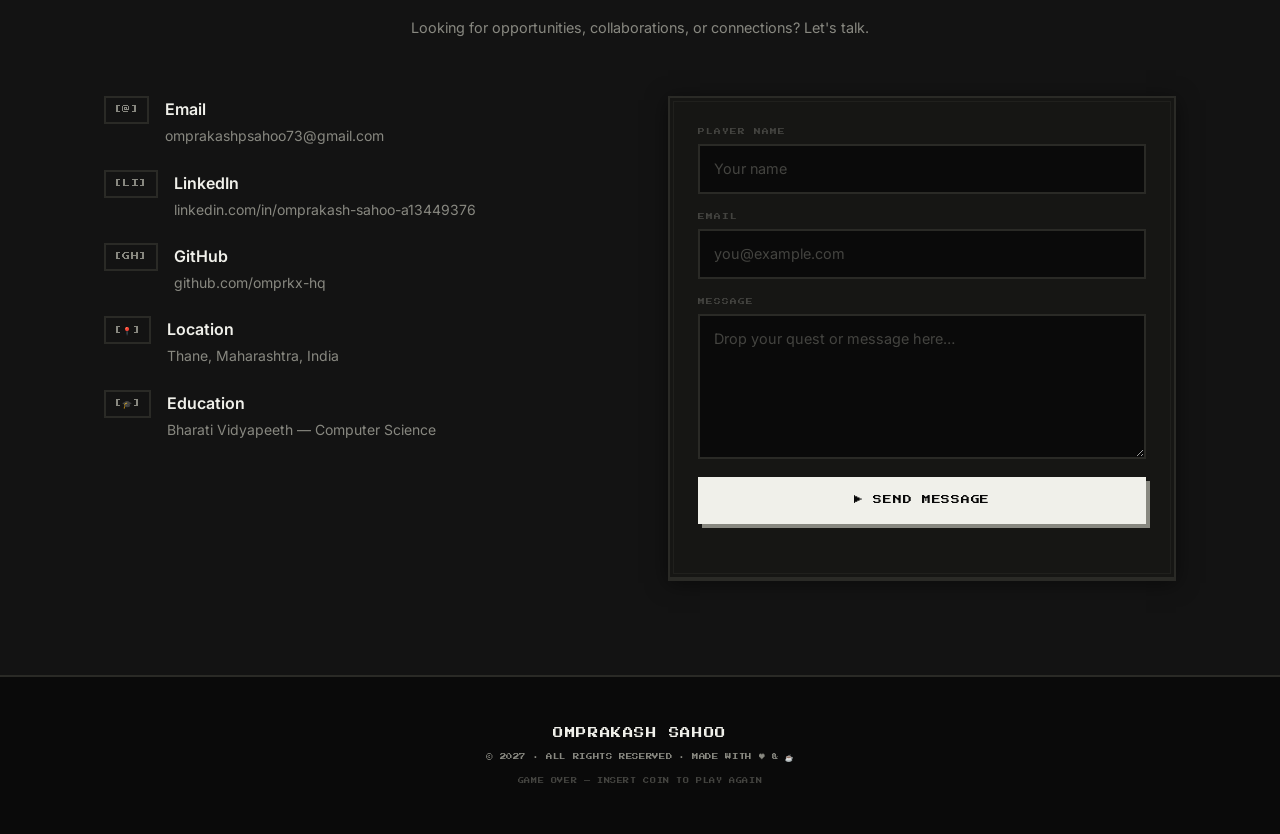
==== commit 030cdbfd: "revert: remove messy marquee and clunky animations, restore clean minimal aesthetic" ====
--- a/index.html
+++ b/index.html
@@ -13,10 +13,6 @@
 <body>
 
   <!-- ══════════════════════ HUD / NAV ══════════════════════════ -->
-  <div id="scrollProgressBar" aria-hidden="true"></div>
-  <div id="customCursor" aria-hidden="true"></div>
-  <div id="customCursorFollower" aria-hidden="true"></div>
-
   <nav id="hud">
     <div class="hud-inner">
       <span class="hud-logo pixel">OP</span>
@@ -66,8 +62,8 @@
       </div>
 
       <h1 class="hero-title reveal">
-        <span class="pixel scramble-text" data-text="OMPRAKASH">OMPRAKASH</span>
-        <span class="pixel hero-sur scramble-text" data-text="SAHOO">SAHOO</span>
+        <span class="pixel">OMPRAKASH</span>
+        <span class="pixel hero-sur">SAHOO</span>
       </h1>
 
       <p class="hero-role reveal">
@@ -80,7 +76,7 @@
         Building strong programming and problem-solving skills while exploring modern web technologies.
       </p>
 
-      <a href="#projects" class="btn-pixel reveal magnet-btn">
+      <a href="#projects" class="btn-pixel reveal">
         <span class="pixel">▶ PRESS START</span>
       </a>
 
@@ -102,32 +98,6 @@
     </div>
   </section>
 
-  <!-- ══════════════════════ MARQUEE STRIP ═══════════════════ -->
-  <div class="marquee-wrapper" aria-hidden="true">
-    <div class="marquee-track">
-      <span class="marquee-item pixel">C++ ENGINEER</span>
-      <span class="marquee-sep pixel">✦</span>
-      <span class="marquee-item pixel">PROBLEM SOLVER</span>
-      <span class="marquee-sep pixel">✦</span>
-      <span class="marquee-item pixel">WEB DEVELOPER</span>
-      <span class="marquee-sep pixel">✦</span>
-      <span class="marquee-item pixel">BHARATI VIDYAPEETH</span>
-      <span class="marquee-sep pixel">✦</span>
-      <span class="marquee-item pixel">CLEAN ARCHITECTURE</span>
-      <span class="marquee-sep pixel">✦</span>
-      <span class="marquee-item pixel">C++ ENGINEER</span>
-      <span class="marquee-sep pixel">✦</span>
-      <span class="marquee-item pixel">PROBLEM SOLVER</span>
-      <span class="marquee-sep pixel">✦</span>
-      <span class="marquee-item pixel">WEB DEVELOPER</span>
-      <span class="marquee-sep pixel">✦</span>
-      <span class="marquee-item pixel">BHARATI VIDYAPEETH</span>
-      <span class="marquee-sep pixel">✦</span>
-      <span class="marquee-item pixel">CLEAN ARCHITECTURE</span>
-      <span class="marquee-sep pixel">✦</span>
-    </div>
-  </div>
-
   <!-- ══════════════════════ ABOUT ══════════════════════════════ -->
   <section id="about" class="section">
     <div class="container">
@@ -277,10 +247,10 @@
 
       <div class="levels-grid">
 
-        <article class="level-card reveal tilt-card" style="--delay:.00s">
+        <article class="level-card reveal" style="--delay:.00s">
           <div class="level-badge pixel">01</div>
           <div class="level-status pixel completed">✔ CLEARED</div>
-          <h3 class="level-name pixel scramble-text" data-text="RETRO PORTFOLIO">RETRO PORTFOLIO</h3>
+          <h3 class="level-name pixel">RETRO PORTFOLIO</h3>
           <p class="level-desc">
             An 8-bit retro video game portfolio with smooth pixel-wipe theme transitions, 
             interactive HUD, security headers, and an authenticated admin panel.
@@ -296,7 +266,7 @@
             <span class="stars">★★★★★</span>
           </div>
           <div class="level-links">
-            <a href="https://github.com/omprkx-hq/retro-portfolio" target="_blank" rel="noopener" class="lvl-btn lvl-btn-ghost pixel magnet-btn">{ REPO }</a>
+            <a href="https://github.com/omprkx-hq/retro-portfolio" target="_blank" rel="noopener" class="lvl-btn lvl-btn-ghost pixel">{ REPO }</a>
           </div>
         </article>
 
--- a/style.css
+++ b/style.css
@@ -872,135 +872,6 @@
   outline-offset: 2px;
 }
 
-/* ── 17. AWWWARDS-GRADE VISUAL ENHANCEMENTS ─────────────────────── */
-
-/* 17.1 Top Reading Progress Bar */
-#scrollProgressBar {
-  position: fixed;
-  top: 0;
-  left: 0;
-  height: 3px;
-  width: 0%;
-  background: var(--fg);
-  z-index: 10002;
-  transition: width 0.08s ease-out;
-  box-shadow: 0 0 8px var(--fg);
-}
-
-/* 17.2 Kinetic Marquee Strip */
-.marquee-wrapper {
-  overflow: hidden;
-  border-top: 2px solid var(--border);
-  border-bottom: 2px solid var(--border);
-  background: var(--bg-alt);
-  padding: 0.85rem 0;
-  white-space: nowrap;
-  user-select: none;
-  position: relative;
-  box-shadow: inset 0 2px 8px rgba(0,0,0,0.06);
-}
-.marquee-track {
-  display: inline-flex;
-  gap: 1.5rem;
-  animation: marqueeRoll 24s linear infinite;
-  will-change: transform;
-}
-.marquee-wrapper:hover .marquee-track {
-  animation-play-state: paused;
-}
-@keyframes marqueeRoll {
-  0% { transform: translateX(0); }
-  100% { transform: translateX(-50%); }
-}
-.marquee-item {
-  font-size: 0.58rem;
-  letter-spacing: 0.16em;
-  color: var(--fg);
-  display: inline-flex;
-  align-items: center;
-}
-.marquee-sep {
-  font-size: 0.6rem;
-  color: var(--fg-faint);
-  display: inline-flex;
-  align-items: center;
-}
-
-/* 17.3 Custom Interactive Awwwards-style Cursor */
-#customCursor {
-  position: fixed;
-  top: 0;
-  left: 0;
-  width: 8px;
-  height: 8px;
-  background: var(--fg);
-  pointer-events: none;
-  z-index: 99999;
-  border-radius: 0;
-  transform: translate(-50%, -50%);
-  transition: width 0.18s, height 0.18s, background-color 0.2s, opacity 0.2s;
-  mix-blend-mode: difference;
-}
-#customCursorFollower {
-  position: fixed;
-  top: 0;
-  left: 0;
-  width: 32px;
-  height: 32px;
-  border: 1.5px solid var(--fg);
-  pointer-events: none;
-  z-index: 99998;
-  transform: translate(-50%, -50%);
-  transition: width 0.22s, height 0.22s, transform 0.08s ease-out, border-color 0.2s;
-  box-sizing: border-box;
-}
-body.cursor-hover #customCursor {
-  width: 18px;
-  height: 18px;
-  background: var(--fg);
-}
-body.cursor-hover #customCursorFollower {
-  width: 48px;
-  height: 48px;
-  border-color: var(--fg-muted);
-}
-@media (hover: none) {
-  #customCursor, #customCursorFollower { display: none !important; }
-}
-
-/* 17.4 Card 3D Magnetic Tilt & Dynamic Glow */
-.tilt-card, .powerup {
-  transition: transform 0.12s ease-out, box-shadow 0.2s var(--ease), border-color 0.2s;
-  position: relative;
-  overflow: hidden;
-}
-.tilt-card::after, .powerup::after {
-  content: '';
-  position: absolute;
-  inset: 0;
-  background: radial-gradient(circle 120px at var(--mouse-x, -999px) var(--mouse-y, -999px), rgba(255,255,255,0.12), transparent 80%);
-  pointer-events: none;
-  opacity: 0;
-  transition: opacity 0.3s;
-}
-[data-theme="light"] .tilt-card::after,
-[data-theme="light"] .powerup::after {
-  background: radial-gradient(circle 120px at var(--mouse-x, -999px) var(--mouse-y, -999px), rgba(0,0,0,0.06), transparent 80%);
-}
-.tilt-card:hover::after, .powerup:hover::after {
-  opacity: 1;
-}
-
-/* 17.5 Magnetic Buttons */
-.magnet-btn {
-  will-change: transform;
-  transition: transform 0.18s cubic-bezier(0.2, 0, 0.2, 1);
-}
-
-/* 17.6 Glitch Effect on Text Hover */
-.scramble-text {
-  display: inline-block;
-  cursor: default;
-}
-
-
+
+
+
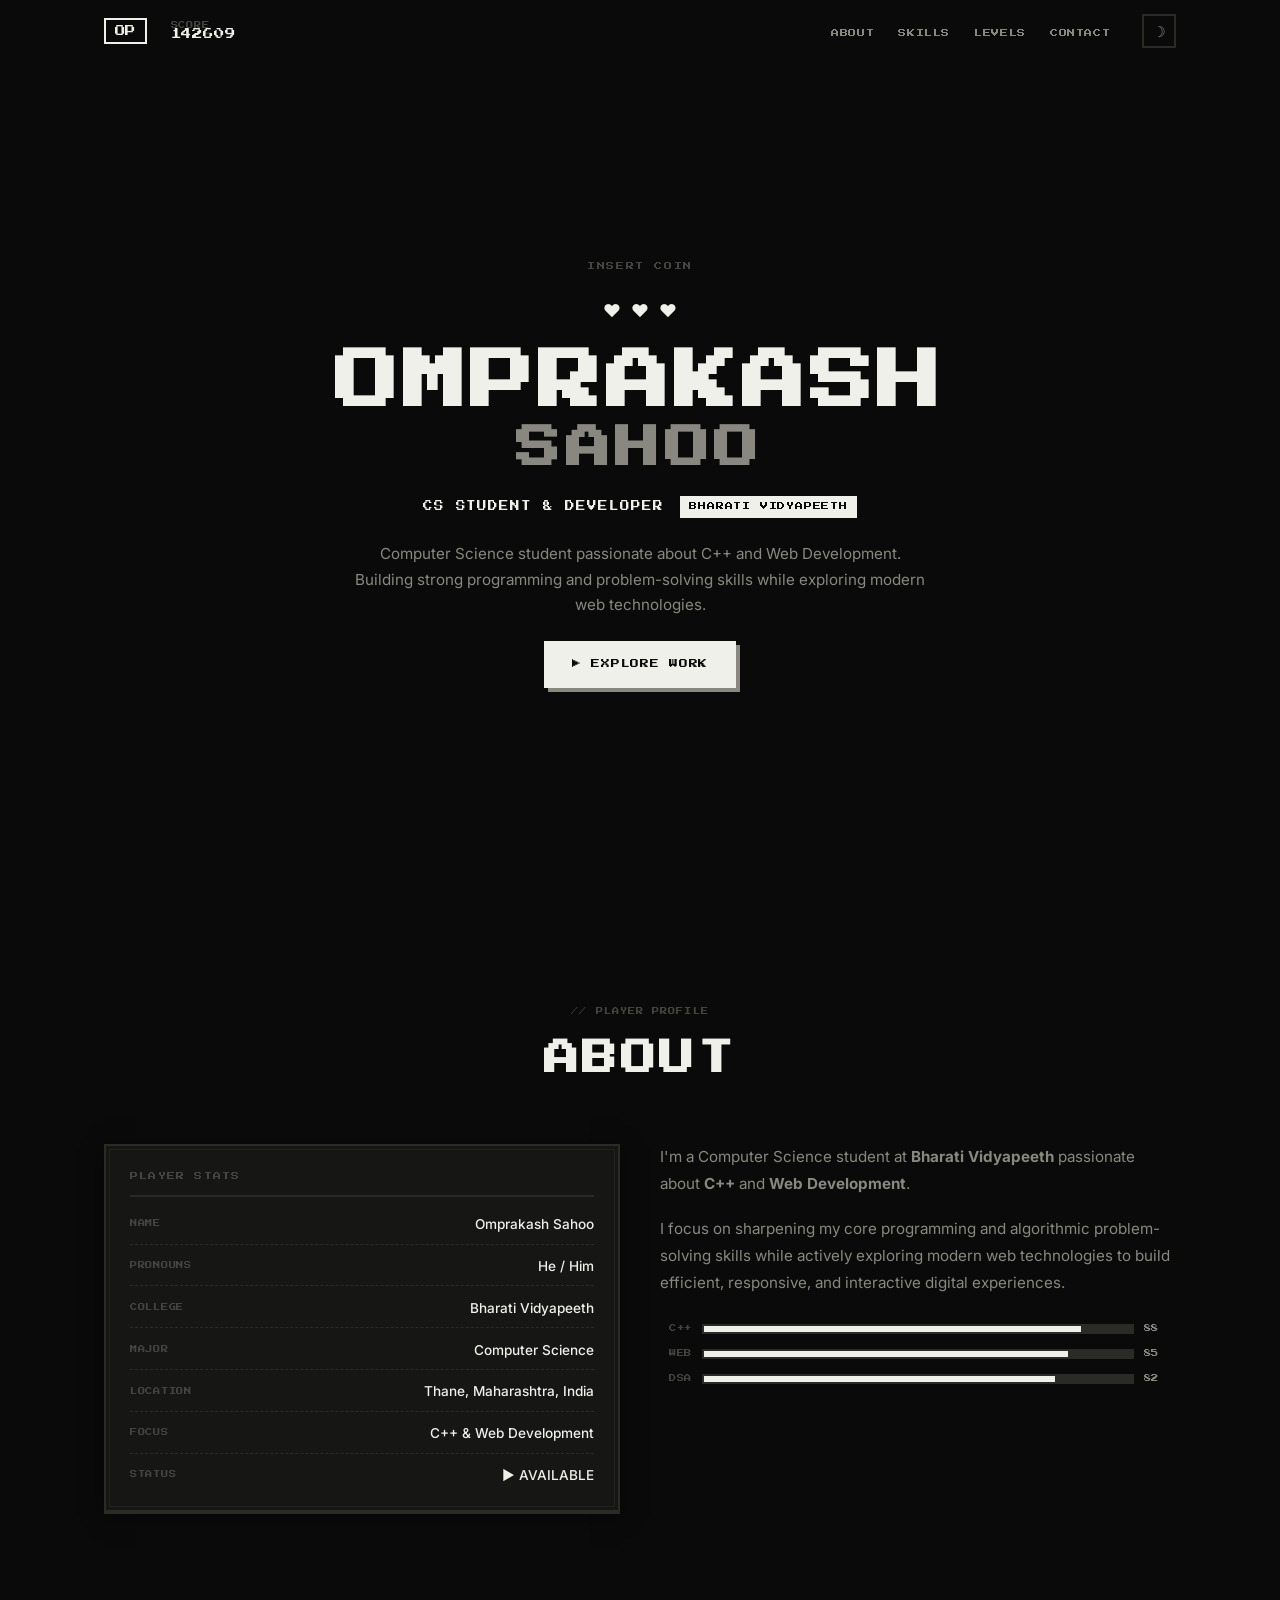
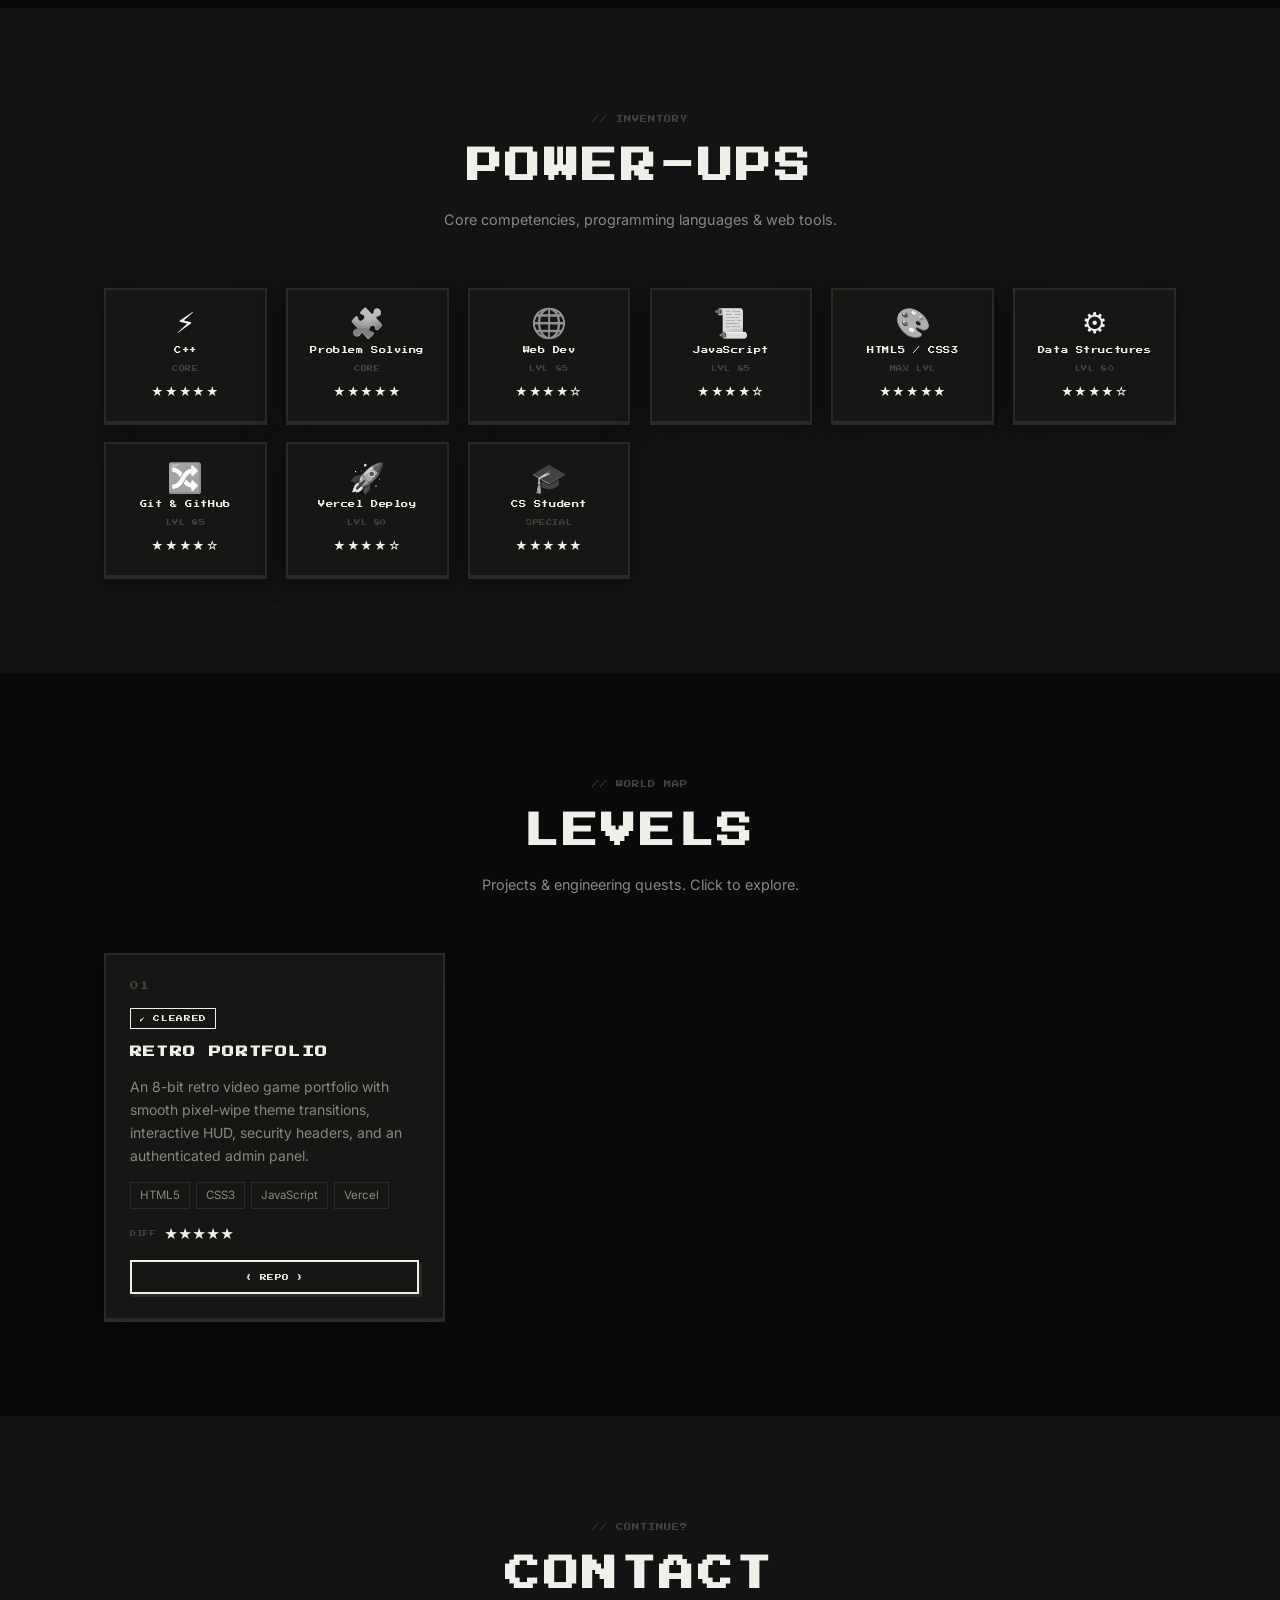
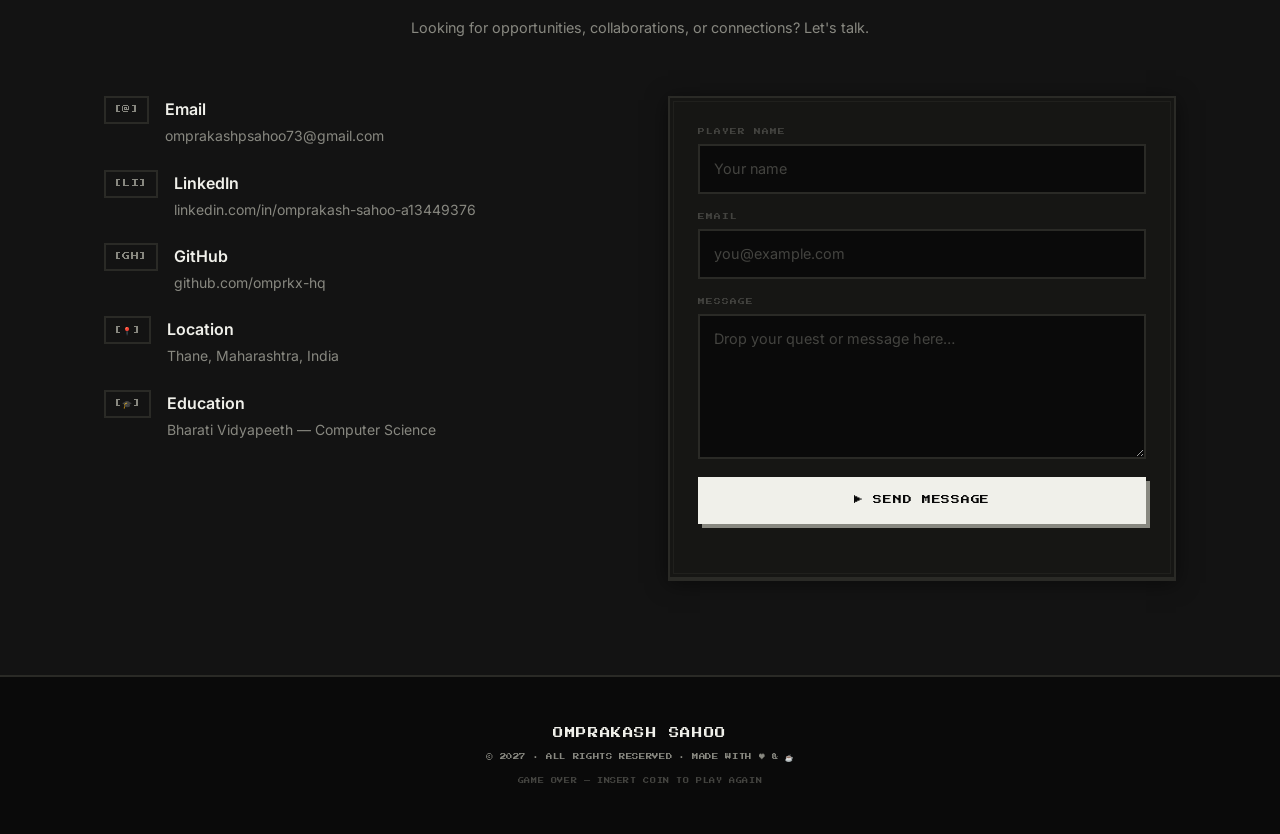
==== commit bd6e888f: "style: remove CRT scanlines, flicker, cursor trails, and ASCII character for clean professional look" ====
--- a/index.html
+++ b/index.html
@@ -50,7 +50,6 @@
 
   <!-- ══════════════════════ HERO ═══════════════════════════════ -->
   <section id="hero">
-    <div class="scanlines"></div>
     <div class="hero-wrap">
 
       <div class="hero-insert pixel reveal">INSERT COIN</div>
@@ -77,23 +76,8 @@
       </p>
 
       <a href="#projects" class="btn-pixel reveal">
-        <span class="pixel">▶ PRESS START</span>
+        <span class="pixel">▶ EXPLORE WORK</span>
       </a>
-
-      <!-- pixel character (CSS art) -->
-      <div class="pixel-char reveal" aria-hidden="true">
-        <div class="char-row">░░██████░░</div>
-        <div class="char-row">░██░░░░██░</div>
-        <div class="char-row">░██░██░██░</div>
-        <div class="char-row">░██░░░░██░</div>
-        <div class="char-row">░░██████░░</div>
-        <div class="char-row">░░░████░░░</div>
-        <div class="char-row">░████████░</div>
-        <div class="char-row">██░████░██</div>
-        <div class="char-row">░░░████░░░</div>
-        <div class="char-row">░░██░░██░░</div>
-        <div class="char-row">░███░░███░</div>
-      </div>
 
     </div>
   </section>
--- a/style.css
+++ b/style.css
@@ -207,9 +207,8 @@
   pointer-events: none;
 }
 
-/* Blinking text */
-.blink-text { animation: blink 1.1s step-end infinite; }
-@keyframes blink { 50% { opacity: 0; } }
+/* Blinking text removed for clean professional view */
+.blink-text { }
 
 /* ── 5. HUD / NAVBAR ─────────────────────────────────────────── */
 #hud {
@@ -366,20 +365,9 @@
   background: var(--bg);
 }
 
-/* CRT scanlines overlay */
+/* Scanlines removed for clean professional view */
 .scanlines {
-  position: absolute;
-  inset: 0;
-  background: repeating-linear-gradient(
-    to bottom,
-    transparent,
-    transparent 2px,
-    color-mix(in srgb, var(--fg) 3%, transparent) 2px,
-    color-mix(in srgb, var(--fg) 3%, transparent) 4px
-  );
-  pointer-events: none;
-  z-index: 0;
-  opacity: .6;
+  display: none;
 }
 
 .hero-wrap {
@@ -396,7 +384,6 @@
   font-size: .5rem;
   letter-spacing: .2em;
   color: var(--fg-faint);
-  animation: blink 1.4s step-end infinite;
 }
 
 .hero-lives { display: flex; gap: .6rem; }
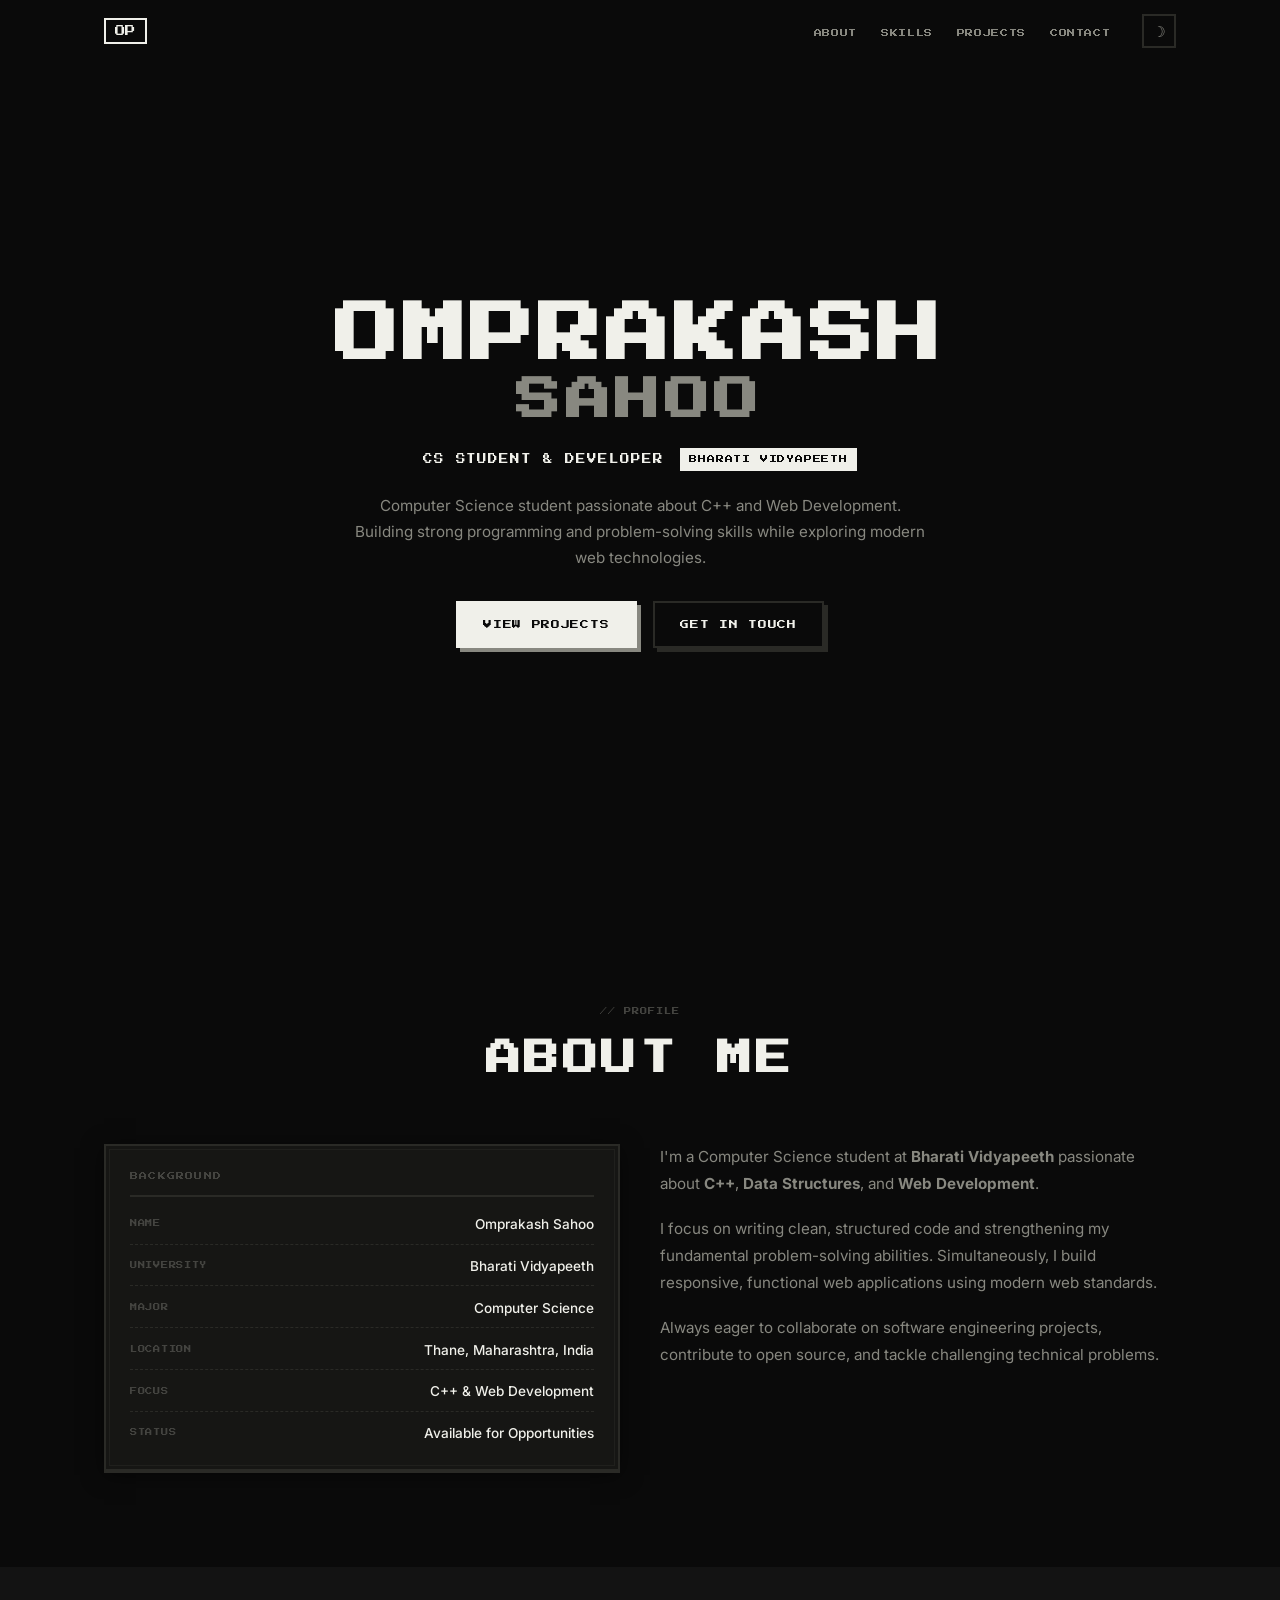
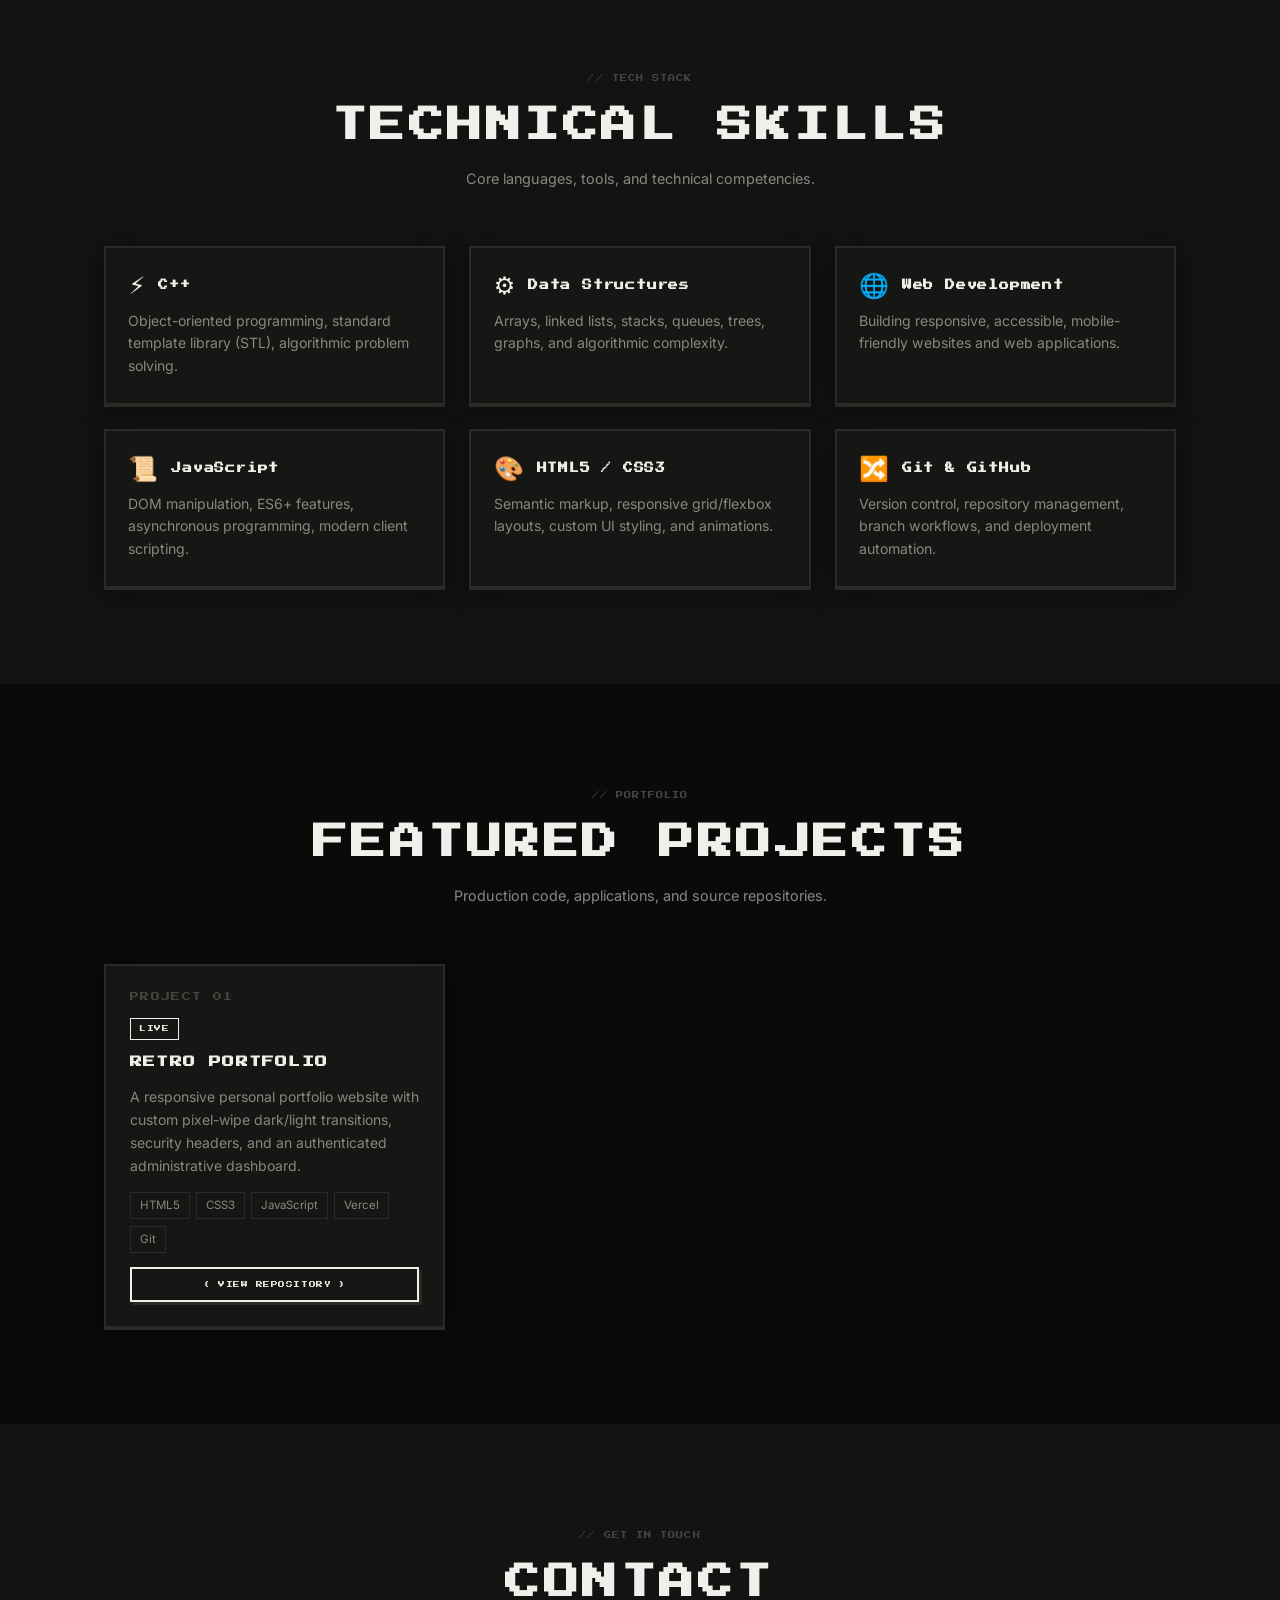
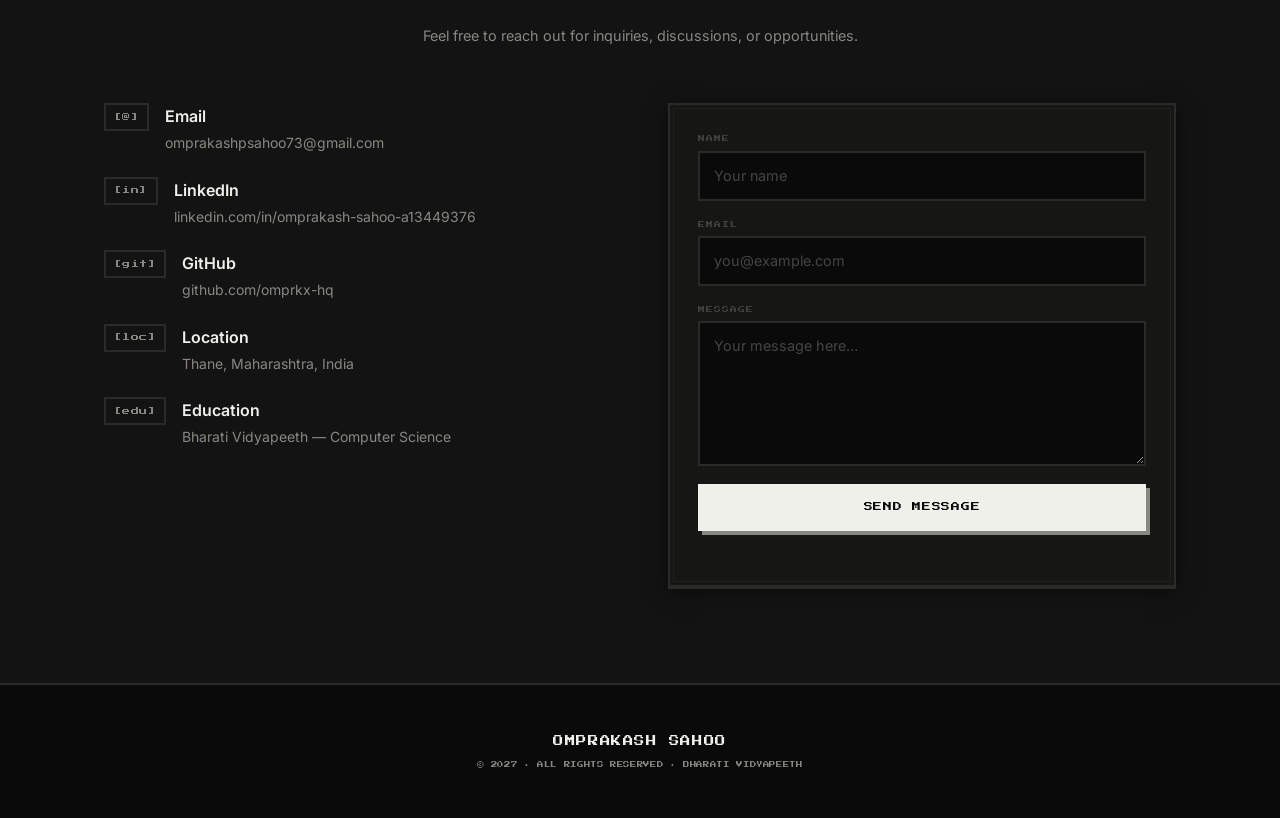
==== commit a367d261: "refactor: replace toy game widgets with clean real-world technical skills cards and professional lay" ====
--- a/index.html
+++ b/index.html
@@ -8,24 +8,19 @@
   <link rel="stylesheet" href="style.css" />
   <link rel="preconnect" href="https://fonts.googleapis.com" />
   <link rel="preconnect" href="https://fonts.gstatic.com" crossorigin />
-  <link href="https://fonts.googleapis.com/css2?family=Press+Start+2P&family=Inter:wght@300;400;500;600&display=swap" rel="stylesheet" />
+  <link href="https://fonts.googleapis.com/css2?family=Press+Start+2P&family=Inter:wght@300;400;500;600;700&display=swap" rel="stylesheet" />
 </head>
 <body>
 
   <!-- ══════════════════════ HUD / NAV ══════════════════════════ -->
   <nav id="hud">
     <div class="hud-inner">
-      <span class="hud-logo pixel">OP</span>
-
-      <div class="hud-score">
-        <span class="hud-label">SCORE</span>
-        <span class="hud-val pixel" id="scoreDisplay">000000</span>
-      </div>
+      <a href="#hero" class="hud-logo pixel">OP</a>
 
       <ul class="hud-links">
         <li><a href="#about">ABOUT</a></li>
         <li><a href="#skills">SKILLS</a></li>
-        <li><a href="#projects">LEVELS</a></li>
+        <li><a href="#projects">PROJECTS</a></li>
         <li><a href="#contact">CONTACT</a></li>
       </ul>
 
@@ -43,7 +38,7 @@
     <div class="mobile-menu" id="mobileMenu">
       <a href="#about"    class="mob-link">ABOUT</a>
       <a href="#skills"   class="mob-link">SKILLS</a>
-      <a href="#projects" class="mob-link">LEVELS</a>
+      <a href="#projects" class="mob-link">PROJECTS</a>
       <a href="#contact"  class="mob-link">CONTACT</a>
     </div>
   </nav>
@@ -51,14 +46,6 @@
   <!-- ══════════════════════ HERO ═══════════════════════════════ -->
   <section id="hero">
     <div class="hero-wrap">
-
-      <div class="hero-insert pixel reveal">INSERT COIN</div>
-
-      <div class="hero-lives reveal">
-        <span class="life">♥</span>
-        <span class="life">♥</span>
-        <span class="life">♥</span>
-      </div>
 
       <h1 class="hero-title reveal">
         <span class="pixel">OMPRAKASH</span>
@@ -75,9 +62,14 @@
         Building strong programming and problem-solving skills while exploring modern web technologies.
       </p>
 
-      <a href="#projects" class="btn-pixel reveal">
-        <span class="pixel">▶ EXPLORE WORK</span>
-      </a>
+      <div class="hero-actions reveal">
+        <a href="#projects" class="btn-pixel">
+          <span class="pixel">VIEW PROJECTS</span>
+        </a>
+        <a href="#contact" class="btn-pixel btn-pixel-outline">
+          <span class="pixel">GET IN TOUCH</span>
+        </a>
+      </div>
 
     </div>
   </section>
@@ -87,170 +79,135 @@
     <div class="container">
 
       <div class="sec-head reveal">
-        <span class="pixel sec-tag">// PLAYER PROFILE</span>
-        <h2 class="sec-title pixel">ABOUT</h2>
+        <span class="pixel sec-tag">// PROFILE</span>
+        <h2 class="sec-title pixel">ABOUT ME</h2>
       </div>
 
       <div class="about-grid">
         <div class="about-card pixel-border reveal">
-          <div class="card-header pixel">PLAYER STATS</div>
+          <div class="card-header pixel">BACKGROUND</div>
           <ul class="stat-list">
             <li><span class="stat-k">NAME</span><span class="stat-v">Omprakash Sahoo</span></li>
-            <li><span class="stat-k">PRONOUNS</span><span class="stat-v">He / Him</span></li>
-            <li><span class="stat-k">COLLEGE</span><span class="stat-v">Bharati Vidyapeeth</span></li>
+            <li><span class="stat-k">UNIVERSITY</span><span class="stat-v">Bharati Vidyapeeth</span></li>
             <li><span class="stat-k">MAJOR</span><span class="stat-v">Computer Science</span></li>
             <li><span class="stat-k">LOCATION</span><span class="stat-v">Thane, Maharashtra, India</span></li>
             <li><span class="stat-k">FOCUS</span><span class="stat-v">C++ &amp; Web Development</span></li>
-            <li><span class="stat-k">STATUS</span><span class="stat-v blink-text">▶ AVAILABLE</span></li>
+            <li><span class="stat-k">STATUS</span><span class="stat-v">Available for Opportunities</span></li>
           </ul>
         </div>
 
         <div class="about-bio reveal">
           <p class="bio-text">
             I'm a Computer Science student at <strong>Bharati Vidyapeeth</strong> passionate about 
-            <strong>C++</strong> and <strong>Web Development</strong>.
+            <strong>C++</strong>, <strong>Data Structures</strong>, and <strong>Web Development</strong>.
           </p>
           <p class="bio-text">
-            I focus on sharpening my core programming and algorithmic problem-solving skills 
-            while actively exploring modern web technologies to build efficient, responsive, 
-            and interactive digital experiences.
+            I focus on writing clean, structured code and strengthening my fundamental problem-solving 
+            abilities. Simultaneously, I build responsive, functional web applications using modern web standards.
           </p>
-
-          <!-- HP / XP bars -->
-          <div class="bars">
-            <div class="bar-row">
-              <span class="bar-label pixel">C++</span>
-              <div class="bar-track"><div class="bar-fill" style="--w:88%"></div></div>
-              <span class="bar-num">88</span>
-            </div>
-            <div class="bar-row">
-              <span class="bar-label pixel">WEB</span>
-              <div class="bar-track"><div class="bar-fill" style="--w:85%"></div></div>
-              <span class="bar-num">85</span>
-            </div>
-            <div class="bar-row">
-              <span class="bar-label pixel">DSA</span>
-              <div class="bar-track"><div class="bar-fill" style="--w:82%"></div></div>
-              <span class="bar-num">82</span>
-            </div>
-          </div>
-        </div>
-      </div>
-
-    </div>
-  </section>
-
-  <!-- ══════════════════════ SKILLS / POWER-UPS ════════════════ -->
+          <p class="bio-text">
+            Always eager to collaborate on software engineering projects, contribute to open source, and tackle 
+            challenging technical problems.
+          </p>
+        </div>
+      </div>
+
+    </div>
+  </section>
+
+  <!-- ══════════════════════ TECHNICAL SKILLS ═══════════════════ -->
   <section id="skills" class="section section-alt">
     <div class="container">
 
       <div class="sec-head reveal">
-        <span class="pixel sec-tag">// INVENTORY</span>
-        <h2 class="sec-title pixel">POWER-UPS</h2>
-        <p class="sec-desc">Core competencies, programming languages &amp; web tools.</p>
-      </div>
-
-      <div class="powerup-grid">
-
-        <div class="powerup reveal" style="--delay:.00s">
-          <div class="pu-icon">⚡</div>
-          <div class="pu-name pixel">C++</div>
-          <div class="pu-tier pixel">CORE</div>
-          <div class="pu-stars">★★★★★</div>
-        </div>
-
-        <div class="powerup reveal" style="--delay:.05s">
-          <div class="pu-icon">🧩</div>
-          <div class="pu-name pixel">Problem Solving</div>
-          <div class="pu-tier pixel">CORE</div>
-          <div class="pu-stars">★★★★★</div>
-        </div>
-
-        <div class="powerup reveal" style="--delay:.10s">
-          <div class="pu-icon">🌐</div>
-          <div class="pu-name pixel">Web Dev</div>
-          <div class="pu-tier pixel">LVL 85</div>
-          <div class="pu-stars">★★★★☆</div>
-        </div>
-
-        <div class="powerup reveal" style="--delay:.15s">
-          <div class="pu-icon">📜</div>
-          <div class="pu-name pixel">JavaScript</div>
-          <div class="pu-tier pixel">LVL 85</div>
-          <div class="pu-stars">★★★★☆</div>
-        </div>
-
-        <div class="powerup reveal" style="--delay:.20s">
-          <div class="pu-icon">🎨</div>
-          <div class="pu-name pixel">HTML5 / CSS3</div>
-          <div class="pu-tier pixel">MAX LVL</div>
-          <div class="pu-stars">★★★★★</div>
-        </div>
-
-        <div class="powerup reveal" style="--delay:.25s">
-          <div class="pu-icon">⚙️</div>
-          <div class="pu-name pixel">Data Structures</div>
-          <div class="pu-tier pixel">LVL 80</div>
-          <div class="pu-stars">★★★★☆</div>
-        </div>
-
-        <div class="powerup reveal" style="--delay:.30s">
-          <div class="pu-icon">🔀</div>
-          <div class="pu-name pixel">Git &amp; GitHub</div>
-          <div class="pu-tier pixel">LVL 85</div>
-          <div class="pu-stars">★★★★☆</div>
-        </div>
-
-        <div class="powerup reveal" style="--delay:.35s">
-          <div class="pu-icon">🚀</div>
-          <div class="pu-name pixel">Vercel Deploy</div>
-          <div class="pu-tier pixel">LVL 80</div>
-          <div class="pu-stars">★★★★☆</div>
-        </div>
-
-        <div class="powerup reveal" style="--delay:.40s">
-          <div class="pu-icon">🎓</div>
-          <div class="pu-name pixel">CS Student</div>
-          <div class="pu-tier pixel">SPECIAL</div>
-          <div class="pu-stars">★★★★★</div>
-        </div>
-
-      </div>
-    </div>
-  </section>
-
-  <!-- ══════════════════════ PROJECTS / LEVELS ══════════════════ -->
+        <span class="pixel sec-tag">// TECH STACK</span>
+        <h2 class="sec-title pixel">TECHNICAL SKILLS</h2>
+        <p class="sec-desc">Core languages, tools, and technical competencies.</p>
+      </div>
+
+      <div class="skills-clean-grid">
+
+        <div class="skill-clean-card reveal">
+          <div class="skill-clean-header">
+            <span class="skill-clean-icon">⚡</span>
+            <h3 class="skill-clean-title pixel">C++</h3>
+          </div>
+          <p class="skill-clean-desc">Object-oriented programming, standard template library (STL), algorithmic problem solving.</p>
+        </div>
+
+        <div class="skill-clean-card reveal">
+          <div class="skill-clean-header">
+            <span class="skill-clean-icon">⚙️</span>
+            <h3 class="skill-clean-title pixel">Data Structures</h3>
+          </div>
+          <p class="skill-clean-desc">Arrays, linked lists, stacks, queues, trees, graphs, and algorithmic complexity.</p>
+        </div>
+
+        <div class="skill-clean-card reveal">
+          <div class="skill-clean-header">
+            <span class="skill-clean-icon">🌐</span>
+            <h3 class="skill-clean-title pixel">Web Development</h3>
+          </div>
+          <p class="skill-clean-desc">Building responsive, accessible, mobile-friendly websites and web applications.</p>
+        </div>
+
+        <div class="skill-clean-card reveal">
+          <div class="skill-clean-header">
+            <span class="skill-clean-icon">📜</span>
+            <h3 class="skill-clean-title pixel">JavaScript</h3>
+          </div>
+          <p class="skill-clean-desc">DOM manipulation, ES6+ features, asynchronous programming, modern client scripting.</p>
+        </div>
+
+        <div class="skill-clean-card reveal">
+          <div class="skill-clean-header">
+            <span class="skill-clean-icon">🎨</span>
+            <h3 class="skill-clean-title pixel">HTML5 / CSS3</h3>
+          </div>
+          <p class="skill-clean-desc">Semantic markup, responsive grid/flexbox layouts, custom UI styling, and animations.</p>
+        </div>
+
+        <div class="skill-clean-card reveal">
+          <div class="skill-clean-header">
+            <span class="skill-clean-icon">🔀</span>
+            <h3 class="skill-clean-title pixel">Git &amp; GitHub</h3>
+          </div>
+          <p class="skill-clean-desc">Version control, repository management, branch workflows, and deployment automation.</p>
+        </div>
+
+      </div>
+    </div>
+  </section>
+
+  <!-- ══════════════════════ PROJECTS ═══════════════════════════ -->
   <section id="projects" class="section">
     <div class="container">
 
       <div class="sec-head reveal">
-        <span class="pixel sec-tag">// WORLD MAP</span>
-        <h2 class="sec-title pixel">LEVELS</h2>
-        <p class="sec-desc">Projects &amp; engineering quests. Click to explore.</p>
+        <span class="pixel sec-tag">// PORTFOLIO</span>
+        <h2 class="sec-title pixel">FEATURED PROJECTS</h2>
+        <p class="sec-desc">Production code, applications, and source repositories.</p>
       </div>
 
       <div class="levels-grid">
 
         <article class="level-card reveal" style="--delay:.00s">
-          <div class="level-badge pixel">01</div>
-          <div class="level-status pixel completed">✔ CLEARED</div>
+          <div class="level-badge pixel">PROJECT 01</div>
+          <div class="level-status pixel completed">LIVE</div>
           <h3 class="level-name pixel">RETRO PORTFOLIO</h3>
           <p class="level-desc">
-            An 8-bit retro video game portfolio with smooth pixel-wipe theme transitions, 
-            interactive HUD, security headers, and an authenticated admin panel.
+            A responsive personal portfolio website with custom pixel-wipe dark/light transitions, 
+            security headers, and an authenticated administrative dashboard.
           </p>
           <div class="level-tags">
             <span class="tag">HTML5</span>
             <span class="tag">CSS3</span>
             <span class="tag">JavaScript</span>
             <span class="tag">Vercel</span>
-          </div>
-          <div class="level-difficulty">
-            <span class="pixel diff-label">DIFF</span>
-            <span class="stars">★★★★★</span>
+            <span class="tag">Git</span>
           </div>
           <div class="level-links">
-            <a href="https://github.com/omprkx-hq/retro-portfolio" target="_blank" rel="noopener" class="lvl-btn lvl-btn-ghost pixel">{ REPO }</a>
+            <a href="https://github.com/omprkx-hq/retro-portfolio" target="_blank" rel="noopener" class="lvl-btn lvl-btn-ghost pixel">{ VIEW REPOSITORY }</a>
           </div>
         </article>
 
@@ -258,14 +215,14 @@
     </div>
   </section>
 
-  <!-- ══════════════════════ CONTINUE SCREEN / CONTACT ═════════ -->
+  <!-- ══════════════════════ CONTACT ═══════════════════════════ -->
   <section id="contact" class="section section-alt">
     <div class="container">
 
       <div class="sec-head reveal">
-        <span class="pixel sec-tag">// CONTINUE?</span>
+        <span class="pixel sec-tag">// GET IN TOUCH</span>
         <h2 class="sec-title pixel">CONTACT</h2>
-        <p class="sec-desc">Looking for opportunities, collaborations, or connections? Let's talk.</p>
+        <p class="sec-desc">Feel free to reach out for inquiries, discussions, or opportunities.</p>
       </div>
 
       <div class="contact-wrap">
@@ -279,28 +236,28 @@
             </div>
           </div>
           <div class="contact-item">
-            <span class="ci-icon pixel">[LI]</span>
+            <span class="ci-icon pixel">[in]</span>
             <div>
               <strong>LinkedIn</strong>
               <p><a href="https://www.linkedin.com/in/omprakash-sahoo-a13449376/" target="_blank" rel="noopener">linkedin.com/in/omprakash-sahoo-a13449376</a></p>
             </div>
           </div>
           <div class="contact-item">
-            <span class="ci-icon pixel">[GH]</span>
+            <span class="ci-icon pixel">[git]</span>
             <div>
               <strong>GitHub</strong>
               <p><a href="https://github.com/omprkx-hq" target="_blank" rel="noopener">github.com/omprkx-hq</a></p>
             </div>
           </div>
           <div class="contact-item">
-            <span class="ci-icon pixel">[📍]</span>
+            <span class="ci-icon pixel">[loc]</span>
             <div>
               <strong>Location</strong>
               <p>Thane, Maharashtra, India</p>
             </div>
           </div>
           <div class="contact-item">
-            <span class="ci-icon pixel">[🎓]</span>
+            <span class="ci-icon pixel">[edu]</span>
             <div>
               <strong>Education</strong>
               <p>Bharati Vidyapeeth — Computer Science</p>
@@ -310,7 +267,7 @@
 
         <form class="contact-form pixel-border reveal" id="contactForm">
           <div class="form-group">
-            <label class="pixel" for="name">PLAYER NAME</label>
+            <label class="pixel" for="name">NAME</label>
             <input type="text" id="name" name="name" placeholder="Your name" required />
           </div>
           <div class="form-group">
@@ -319,10 +276,10 @@
           </div>
           <div class="form-group">
             <label class="pixel" for="message">MESSAGE</label>
-            <textarea id="message" name="message" rows="5" placeholder="Drop your quest or message here…" required></textarea>
+            <textarea id="message" name="message" rows="5" placeholder="Your message here…" required></textarea>
           </div>
           <button type="submit" class="btn-pixel btn-full">
-            <span class="pixel">▶ SEND MESSAGE</span>
+            <span class="pixel">SEND MESSAGE</span>
           </button>
           <p class="form-note pixel" id="formNote"></p>
         </form>
@@ -331,14 +288,13 @@
     </div>
   </section>
 
-  <!-- ══════════════════════ GAME OVER / FOOTER ════════════════ -->
+  <!-- ══════════════════════ FOOTER ═════════════════════════════ -->
   <footer class="footer">
     <div class="container footer-inner">
       <span class="pixel footer-logo">OMPRAKASH SAHOO</span>
       <p class="pixel footer-copy">
-        © 2027 · ALL RIGHTS RESERVED · MADE WITH ♥ &amp; ☕
+        © 2027 · ALL RIGHTS RESERVED · BHARATI VIDYAPEETH
       </p>
-      <p class="footer-sub pixel blink-text">GAME OVER — INSERT COIN TO PLAY AGAIN</p>
     </div>
   </footer>
 
--- a/style.css
+++ b/style.css
@@ -582,51 +582,66 @@
 }
 
 /* ── 11. POWER-UPS / SKILLS ──────────────────────────────────── */
-.powerup-grid {
+/* ── 11. TECHNICAL SKILLS GRID (CLEAN & PROFESSIONAL) ───────── */
+.skills-clean-grid {
   display: grid;
-  grid-template-columns: repeat(auto-fill, minmax(min(100%,9rem), 1fr));
-  gap: 1.2rem;
-}
-
-.powerup {
+  grid-template-columns: repeat(auto-fill, minmax(min(100%, 18rem), 1fr));
+  gap: 1.5rem;
+}
+
+.skill-clean-card {
   background: var(--card-bg);
   border: 2px solid var(--border);
   box-shadow: var(--shadow);
-  padding: 1.2rem 1rem;
-  display: flex;
-  flex-direction: column;
-  align-items: center;
-  gap: .5rem;
-  text-align: center;
-  transition: transform var(--dur) var(--ease), box-shadow var(--dur) var(--ease);
-  cursor: default;
-}
-.powerup:hover {
-  transform: translate(-2px, -4px);
+  padding: 1.6rem 1.4rem;
+  display: flex;
+  flex-direction: column;
+  gap: 0.75rem;
+  transition: transform var(--dur) var(--ease), border-color var(--dur) var(--ease), box-shadow var(--dur) var(--ease);
+}
+.skill-clean-card:hover {
+  transform: translateY(-4px);
+  border-color: var(--fg);
   box-shadow: var(--shadow-hover);
 }
 
-.pu-icon {
-  font-size: 1.8rem;
+.skill-clean-header {
+  display: flex;
+  align-items: center;
+  gap: 0.8rem;
+}
+.skill-clean-icon {
+  font-size: 1.5rem;
   line-height: 1;
-  filter: grayscale(1);
-  transition: filter var(--dur) var(--ease);
-}
-.powerup:hover .pu-icon { filter: grayscale(0); }
-
-.pu-name {
-  font-size: .45rem;
-  letter-spacing: .08em;
-  line-height: 1.4;
-}
-.pu-tier {
-  font-size: .38rem;
-  letter-spacing: .1em;
-  color: var(--fg-faint);
-}
-.pu-stars {
-  font-size: .75rem;
-  letter-spacing: .05em;
+}
+.skill-clean-title {
+  font-size: 0.62rem;
+  letter-spacing: 0.08em;
+  line-height: 1.3;
+}
+.skill-clean-desc {
+  font-size: 0.88rem;
+  color: var(--fg-muted);
+  line-height: 1.6;
+}
+
+/* ── Hero Actions ────────────────────────────────────────────── */
+.hero-actions {
+  display: flex;
+  gap: 1rem;
+  justify-content: center;
+  flex-wrap: wrap;
+  margin-top: 0.5rem;
+}
+.btn-pixel-outline {
+  background: transparent;
+  color: var(--fg);
+  border: 2px solid var(--border);
+  box-shadow: 4px 4px 0 var(--border);
+}
+.btn-pixel-outline:hover {
+  border-color: var(--fg);
+  box-shadow: 6px 6px 0 var(--border);
   color: var(--fg);
 }
 
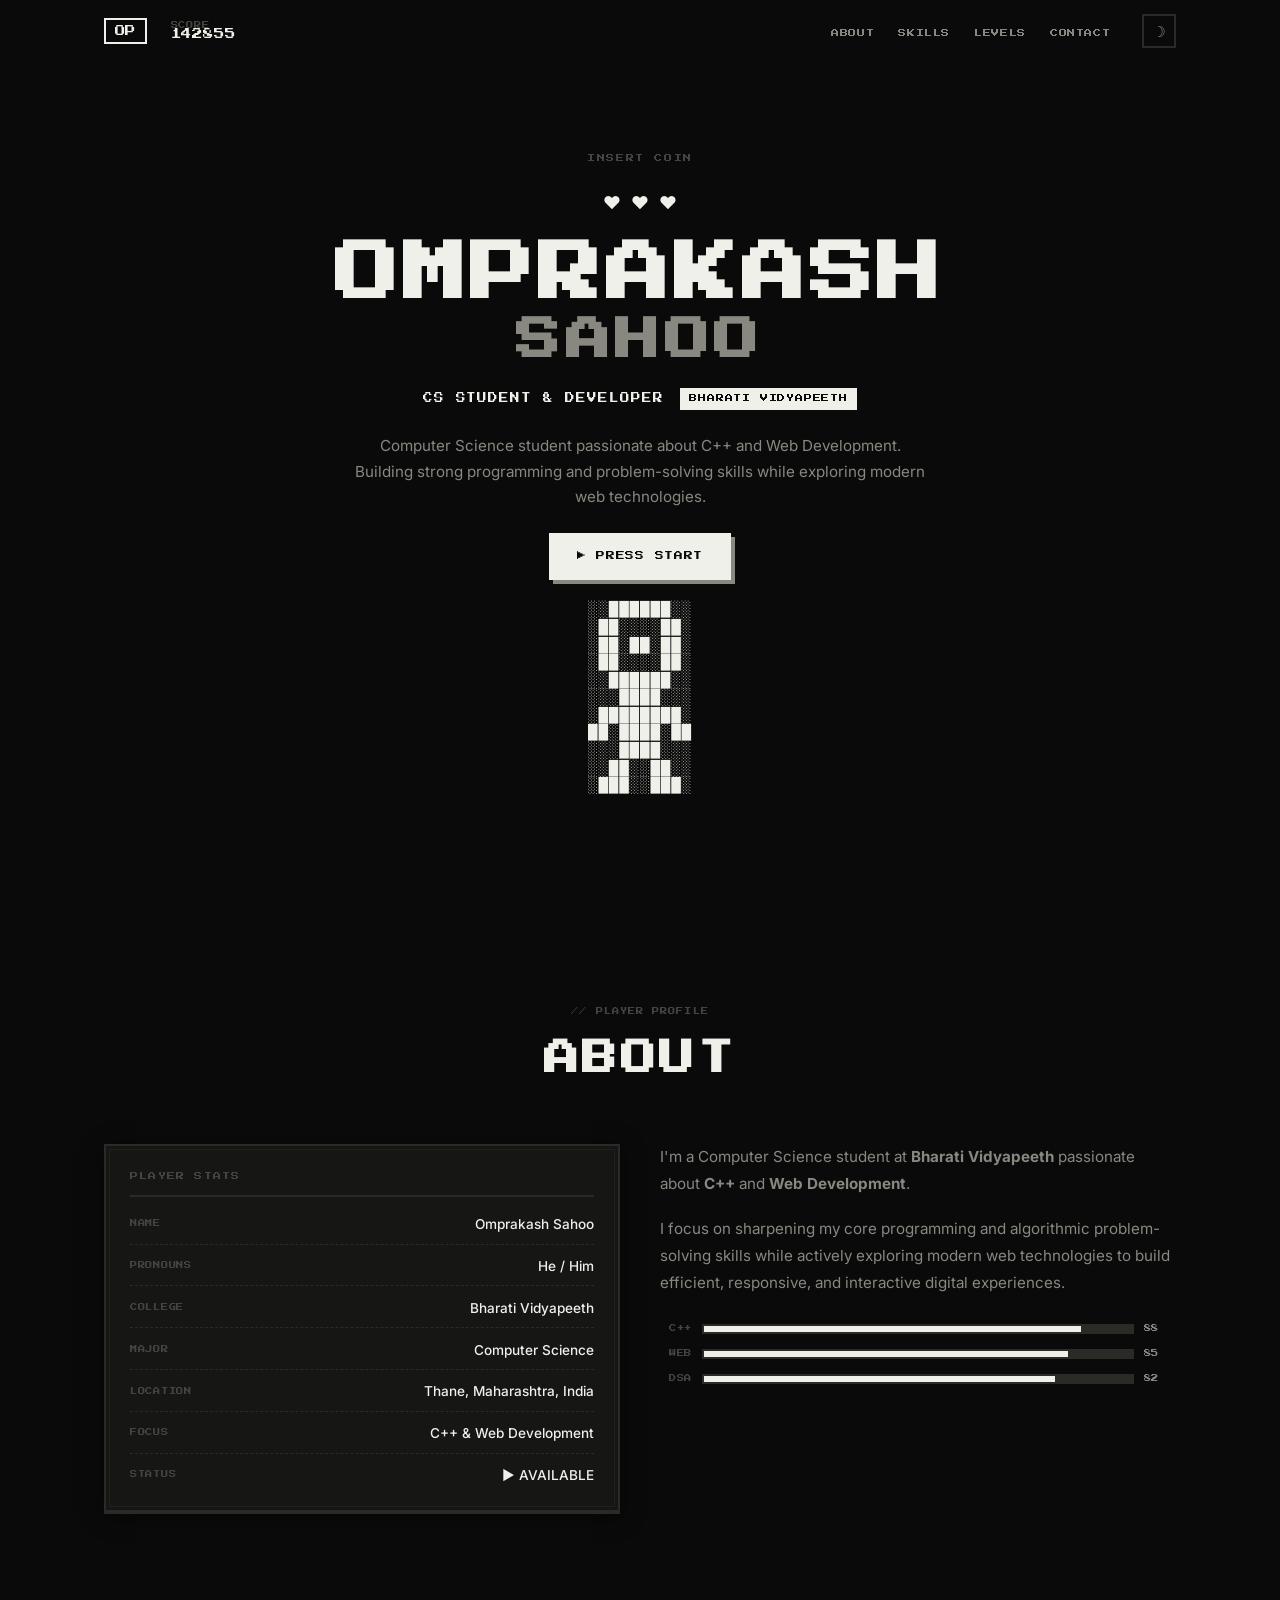
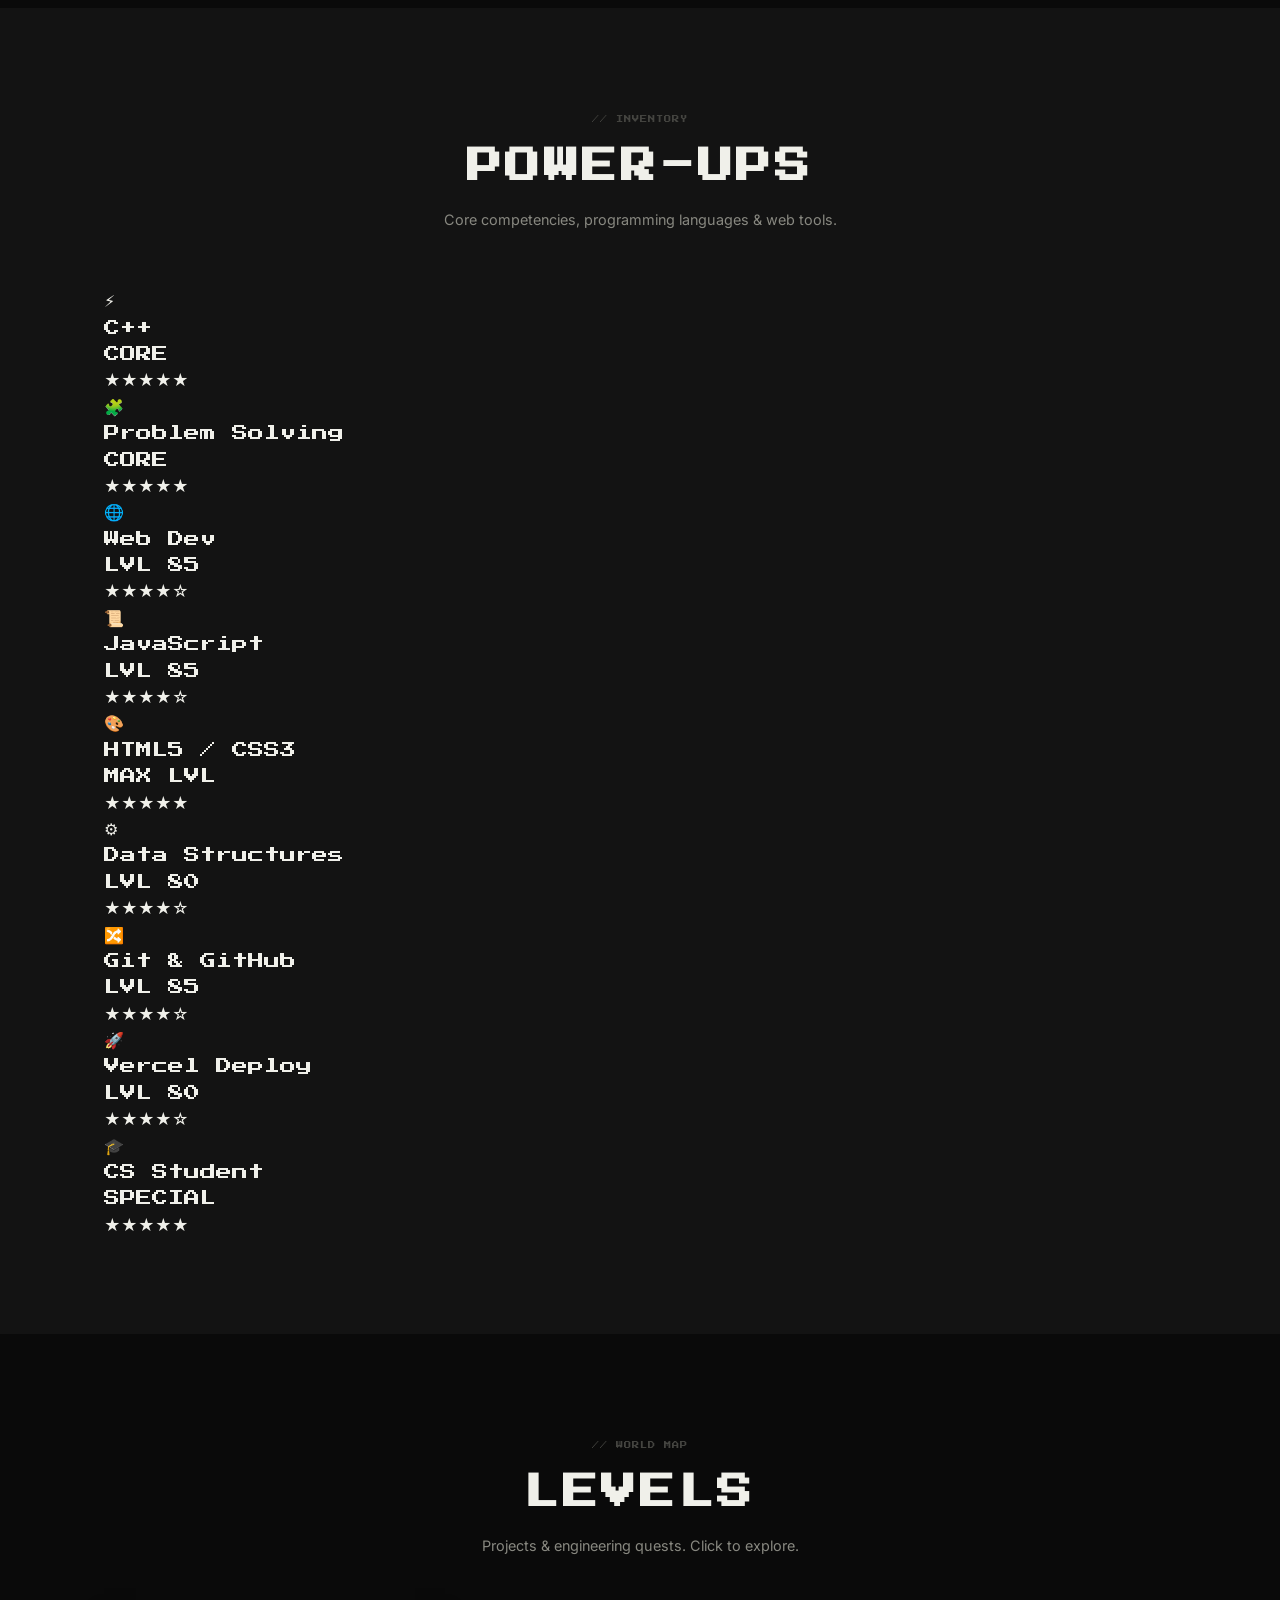
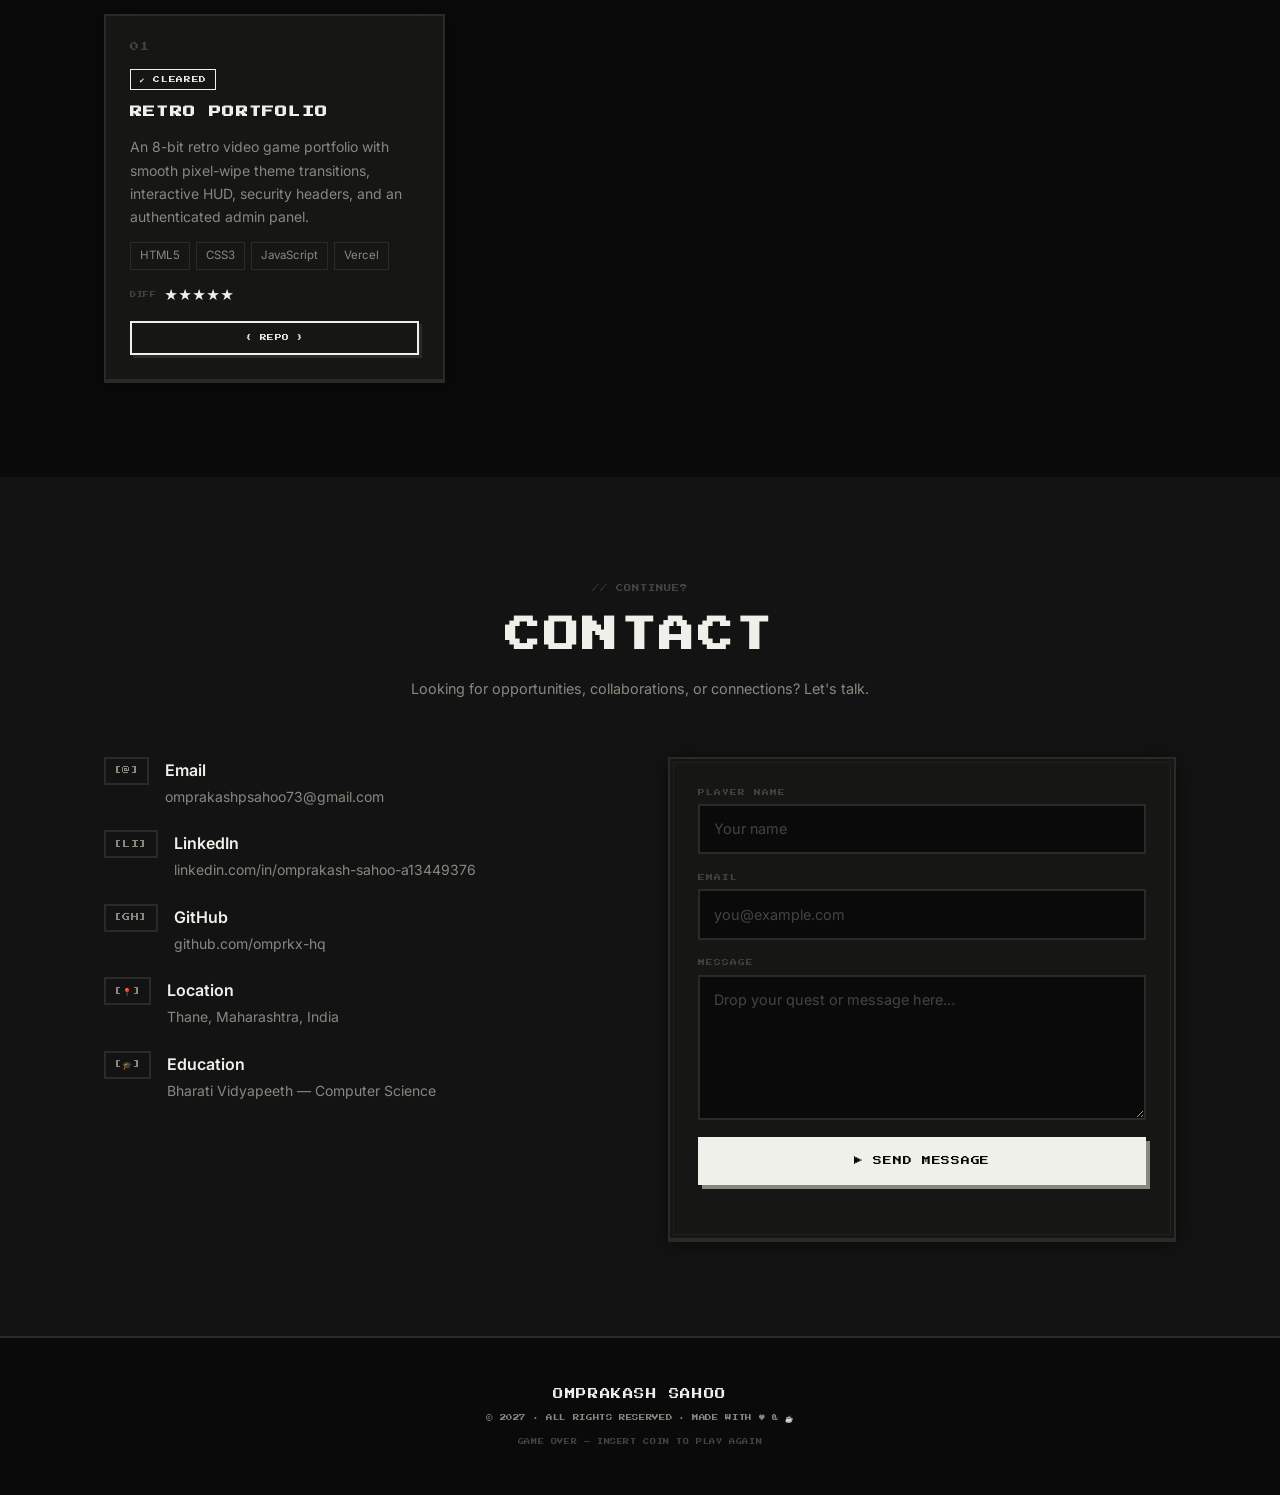
==== commit 3b984171: "revert: restore original portfolio, bust 1-year immutable cache, and deploy fresh Vercel build" ====
--- a/index.html
+++ b/index.html
@@ -5,22 +5,27 @@
   <meta name="viewport" content="width=device-width, initial-scale=1.0" />
   <title>OMPRAKASH SAHOO — Portfolio</title>
   <meta name="description" content="Omprakash Sahoo — Computer Science student passionate about C++ and Web Development at Bharati Vidyapeeth." />
-  <link rel="stylesheet" href="style.css" />
+  <link rel="stylesheet" href="style.css?v=original" />
   <link rel="preconnect" href="https://fonts.googleapis.com" />
   <link rel="preconnect" href="https://fonts.gstatic.com" crossorigin />
-  <link href="https://fonts.googleapis.com/css2?family=Press+Start+2P&family=Inter:wght@300;400;500;600;700&display=swap" rel="stylesheet" />
+  <link href="https://fonts.googleapis.com/css2?family=Press+Start+2P&family=Inter:wght@300;400;500;600&display=swap" rel="stylesheet" />
 </head>
 <body>
 
   <!-- ══════════════════════ HUD / NAV ══════════════════════════ -->
   <nav id="hud">
     <div class="hud-inner">
-      <a href="#hero" class="hud-logo pixel">OP</a>
+      <span class="hud-logo pixel">OP</span>
+
+      <div class="hud-score">
+        <span class="hud-label">SCORE</span>
+        <span class="hud-val pixel" id="scoreDisplay">000000</span>
+      </div>
 
       <ul class="hud-links">
         <li><a href="#about">ABOUT</a></li>
         <li><a href="#skills">SKILLS</a></li>
-        <li><a href="#projects">PROJECTS</a></li>
+        <li><a href="#projects">LEVELS</a></li>
         <li><a href="#contact">CONTACT</a></li>
       </ul>
 
@@ -38,14 +43,23 @@
     <div class="mobile-menu" id="mobileMenu">
       <a href="#about"    class="mob-link">ABOUT</a>
       <a href="#skills"   class="mob-link">SKILLS</a>
-      <a href="#projects" class="mob-link">PROJECTS</a>
+      <a href="#projects" class="mob-link">LEVELS</a>
       <a href="#contact"  class="mob-link">CONTACT</a>
     </div>
   </nav>
 
   <!-- ══════════════════════ HERO ═══════════════════════════════ -->
   <section id="hero">
+    <div class="scanlines"></div>
     <div class="hero-wrap">
+
+      <div class="hero-insert pixel reveal">INSERT COIN</div>
+
+      <div class="hero-lives reveal">
+        <span class="life">♥</span>
+        <span class="life">♥</span>
+        <span class="life">♥</span>
+      </div>
 
       <h1 class="hero-title reveal">
         <span class="pixel">OMPRAKASH</span>
@@ -62,13 +76,23 @@
         Building strong programming and problem-solving skills while exploring modern web technologies.
       </p>
 
-      <div class="hero-actions reveal">
-        <a href="#projects" class="btn-pixel">
-          <span class="pixel">VIEW PROJECTS</span>
-        </a>
-        <a href="#contact" class="btn-pixel btn-pixel-outline">
-          <span class="pixel">GET IN TOUCH</span>
-        </a>
+      <a href="#projects" class="btn-pixel reveal">
+        <span class="pixel">▶ PRESS START</span>
+      </a>
+
+      <!-- pixel character (CSS art) -->
+      <div class="pixel-char reveal" aria-hidden="true">
+        <div class="char-row">░░██████░░</div>
+        <div class="char-row">░██░░░░██░</div>
+        <div class="char-row">░██░██░██░</div>
+        <div class="char-row">░██░░░░██░</div>
+        <div class="char-row">░░██████░░</div>
+        <div class="char-row">░░░████░░░</div>
+        <div class="char-row">░████████░</div>
+        <div class="char-row">██░████░██</div>
+        <div class="char-row">░░░████░░░</div>
+        <div class="char-row">░░██░░██░░</div>
+        <div class="char-row">░███░░███░</div>
       </div>
 
     </div>
@@ -79,135 +103,170 @@
     <div class="container">
 
       <div class="sec-head reveal">
-        <span class="pixel sec-tag">// PROFILE</span>
-        <h2 class="sec-title pixel">ABOUT ME</h2>
+        <span class="pixel sec-tag">// PLAYER PROFILE</span>
+        <h2 class="sec-title pixel">ABOUT</h2>
       </div>
 
       <div class="about-grid">
         <div class="about-card pixel-border reveal">
-          <div class="card-header pixel">BACKGROUND</div>
+          <div class="card-header pixel">PLAYER STATS</div>
           <ul class="stat-list">
             <li><span class="stat-k">NAME</span><span class="stat-v">Omprakash Sahoo</span></li>
-            <li><span class="stat-k">UNIVERSITY</span><span class="stat-v">Bharati Vidyapeeth</span></li>
+            <li><span class="stat-k">PRONOUNS</span><span class="stat-v">He / Him</span></li>
+            <li><span class="stat-k">COLLEGE</span><span class="stat-v">Bharati Vidyapeeth</span></li>
             <li><span class="stat-k">MAJOR</span><span class="stat-v">Computer Science</span></li>
             <li><span class="stat-k">LOCATION</span><span class="stat-v">Thane, Maharashtra, India</span></li>
             <li><span class="stat-k">FOCUS</span><span class="stat-v">C++ &amp; Web Development</span></li>
-            <li><span class="stat-k">STATUS</span><span class="stat-v">Available for Opportunities</span></li>
+            <li><span class="stat-k">STATUS</span><span class="stat-v blink-text">▶ AVAILABLE</span></li>
           </ul>
         </div>
 
         <div class="about-bio reveal">
           <p class="bio-text">
             I'm a Computer Science student at <strong>Bharati Vidyapeeth</strong> passionate about 
-            <strong>C++</strong>, <strong>Data Structures</strong>, and <strong>Web Development</strong>.
+            <strong>C++</strong> and <strong>Web Development</strong>.
           </p>
           <p class="bio-text">
-            I focus on writing clean, structured code and strengthening my fundamental problem-solving 
-            abilities. Simultaneously, I build responsive, functional web applications using modern web standards.
+            I focus on sharpening my core programming and algorithmic problem-solving skills 
+            while actively exploring modern web technologies to build efficient, responsive, 
+            and interactive digital experiences.
           </p>
-          <p class="bio-text">
-            Always eager to collaborate on software engineering projects, contribute to open source, and tackle 
-            challenging technical problems.
-          </p>
-        </div>
-      </div>
-
-    </div>
-  </section>
-
-  <!-- ══════════════════════ TECHNICAL SKILLS ═══════════════════ -->
+
+          <!-- HP / XP bars -->
+          <div class="bars">
+            <div class="bar-row">
+              <span class="bar-label pixel">C++</span>
+              <div class="bar-track"><div class="bar-fill" style="--w:88%"></div></div>
+              <span class="bar-num">88</span>
+            </div>
+            <div class="bar-row">
+              <span class="bar-label pixel">WEB</span>
+              <div class="bar-track"><div class="bar-fill" style="--w:85%"></div></div>
+              <span class="bar-num">85</span>
+            </div>
+            <div class="bar-row">
+              <span class="bar-label pixel">DSA</span>
+              <div class="bar-track"><div class="bar-fill" style="--w:82%"></div></div>
+              <span class="bar-num">82</span>
+            </div>
+          </div>
+        </div>
+      </div>
+
+    </div>
+  </section>
+
+  <!-- ══════════════════════ SKILLS / POWER-UPS ════════════════ -->
   <section id="skills" class="section section-alt">
     <div class="container">
 
       <div class="sec-head reveal">
-        <span class="pixel sec-tag">// TECH STACK</span>
-        <h2 class="sec-title pixel">TECHNICAL SKILLS</h2>
-        <p class="sec-desc">Core languages, tools, and technical competencies.</p>
-      </div>
-
-      <div class="skills-clean-grid">
-
-        <div class="skill-clean-card reveal">
-          <div class="skill-clean-header">
-            <span class="skill-clean-icon">⚡</span>
-            <h3 class="skill-clean-title pixel">C++</h3>
-          </div>
-          <p class="skill-clean-desc">Object-oriented programming, standard template library (STL), algorithmic problem solving.</p>
-        </div>
-
-        <div class="skill-clean-card reveal">
-          <div class="skill-clean-header">
-            <span class="skill-clean-icon">⚙️</span>
-            <h3 class="skill-clean-title pixel">Data Structures</h3>
-          </div>
-          <p class="skill-clean-desc">Arrays, linked lists, stacks, queues, trees, graphs, and algorithmic complexity.</p>
-        </div>
-
-        <div class="skill-clean-card reveal">
-          <div class="skill-clean-header">
-            <span class="skill-clean-icon">🌐</span>
-            <h3 class="skill-clean-title pixel">Web Development</h3>
-          </div>
-          <p class="skill-clean-desc">Building responsive, accessible, mobile-friendly websites and web applications.</p>
-        </div>
-
-        <div class="skill-clean-card reveal">
-          <div class="skill-clean-header">
-            <span class="skill-clean-icon">📜</span>
-            <h3 class="skill-clean-title pixel">JavaScript</h3>
-          </div>
-          <p class="skill-clean-desc">DOM manipulation, ES6+ features, asynchronous programming, modern client scripting.</p>
-        </div>
-
-        <div class="skill-clean-card reveal">
-          <div class="skill-clean-header">
-            <span class="skill-clean-icon">🎨</span>
-            <h3 class="skill-clean-title pixel">HTML5 / CSS3</h3>
-          </div>
-          <p class="skill-clean-desc">Semantic markup, responsive grid/flexbox layouts, custom UI styling, and animations.</p>
-        </div>
-
-        <div class="skill-clean-card reveal">
-          <div class="skill-clean-header">
-            <span class="skill-clean-icon">🔀</span>
-            <h3 class="skill-clean-title pixel">Git &amp; GitHub</h3>
-          </div>
-          <p class="skill-clean-desc">Version control, repository management, branch workflows, and deployment automation.</p>
-        </div>
-
-      </div>
-    </div>
-  </section>
-
-  <!-- ══════════════════════ PROJECTS ═══════════════════════════ -->
+        <span class="pixel sec-tag">// INVENTORY</span>
+        <h2 class="sec-title pixel">POWER-UPS</h2>
+        <p class="sec-desc">Core competencies, programming languages &amp; web tools.</p>
+      </div>
+
+      <div class="powerup-grid">
+
+        <div class="powerup reveal" style="--delay:.00s">
+          <div class="pu-icon">⚡</div>
+          <div class="pu-name pixel">C++</div>
+          <div class="pu-tier pixel">CORE</div>
+          <div class="pu-stars">★★★★★</div>
+        </div>
+
+        <div class="powerup reveal" style="--delay:.05s">
+          <div class="pu-icon">🧩</div>
+          <div class="pu-name pixel">Problem Solving</div>
+          <div class="pu-tier pixel">CORE</div>
+          <div class="pu-stars">★★★★★</div>
+        </div>
+
+        <div class="powerup reveal" style="--delay:.10s">
+          <div class="pu-icon">🌐</div>
+          <div class="pu-name pixel">Web Dev</div>
+          <div class="pu-tier pixel">LVL 85</div>
+          <div class="pu-stars">★★★★☆</div>
+        </div>
+
+        <div class="powerup reveal" style="--delay:.15s">
+          <div class="pu-icon">📜</div>
+          <div class="pu-name pixel">JavaScript</div>
+          <div class="pu-tier pixel">LVL 85</div>
+          <div class="pu-stars">★★★★☆</div>
+        </div>
+
+        <div class="powerup reveal" style="--delay:.20s">
+          <div class="pu-icon">🎨</div>
+          <div class="pu-name pixel">HTML5 / CSS3</div>
+          <div class="pu-tier pixel">MAX LVL</div>
+          <div class="pu-stars">★★★★★</div>
+        </div>
+
+        <div class="powerup reveal" style="--delay:.25s">
+          <div class="pu-icon">⚙️</div>
+          <div class="pu-name pixel">Data Structures</div>
+          <div class="pu-tier pixel">LVL 80</div>
+          <div class="pu-stars">★★★★☆</div>
+        </div>
+
+        <div class="powerup reveal" style="--delay:.30s">
+          <div class="pu-icon">🔀</div>
+          <div class="pu-name pixel">Git &amp; GitHub</div>
+          <div class="pu-tier pixel">LVL 85</div>
+          <div class="pu-stars">★★★★☆</div>
+        </div>
+
+        <div class="powerup reveal" style="--delay:.35s">
+          <div class="pu-icon">🚀</div>
+          <div class="pu-name pixel">Vercel Deploy</div>
+          <div class="pu-tier pixel">LVL 80</div>
+          <div class="pu-stars">★★★★☆</div>
+        </div>
+
+        <div class="powerup reveal" style="--delay:.40s">
+          <div class="pu-icon">🎓</div>
+          <div class="pu-name pixel">CS Student</div>
+          <div class="pu-tier pixel">SPECIAL</div>
+          <div class="pu-stars">★★★★★</div>
+        </div>
+
+      </div>
+    </div>
+  </section>
+
+  <!-- ══════════════════════ PROJECTS / LEVELS ══════════════════ -->
   <section id="projects" class="section">
     <div class="container">
 
       <div class="sec-head reveal">
-        <span class="pixel sec-tag">// PORTFOLIO</span>
-        <h2 class="sec-title pixel">FEATURED PROJECTS</h2>
-        <p class="sec-desc">Production code, applications, and source repositories.</p>
+        <span class="pixel sec-tag">// WORLD MAP</span>
+        <h2 class="sec-title pixel">LEVELS</h2>
+        <p class="sec-desc">Projects &amp; engineering quests. Click to explore.</p>
       </div>
 
       <div class="levels-grid">
 
         <article class="level-card reveal" style="--delay:.00s">
-          <div class="level-badge pixel">PROJECT 01</div>
-          <div class="level-status pixel completed">LIVE</div>
+          <div class="level-badge pixel">01</div>
+          <div class="level-status pixel completed">✔ CLEARED</div>
           <h3 class="level-name pixel">RETRO PORTFOLIO</h3>
           <p class="level-desc">
-            A responsive personal portfolio website with custom pixel-wipe dark/light transitions, 
-            security headers, and an authenticated administrative dashboard.
+            An 8-bit retro video game portfolio with smooth pixel-wipe theme transitions, 
+            interactive HUD, security headers, and an authenticated admin panel.
           </p>
           <div class="level-tags">
             <span class="tag">HTML5</span>
             <span class="tag">CSS3</span>
             <span class="tag">JavaScript</span>
             <span class="tag">Vercel</span>
-            <span class="tag">Git</span>
+          </div>
+          <div class="level-difficulty">
+            <span class="pixel diff-label">DIFF</span>
+            <span class="stars">★★★★★</span>
           </div>
           <div class="level-links">
-            <a href="https://github.com/omprkx-hq/retro-portfolio" target="_blank" rel="noopener" class="lvl-btn lvl-btn-ghost pixel">{ VIEW REPOSITORY }</a>
+            <a href="https://github.com/omprkx-hq/retro-portfolio" target="_blank" rel="noopener" class="lvl-btn lvl-btn-ghost pixel">{ REPO }</a>
           </div>
         </article>
 
@@ -215,14 +274,14 @@
     </div>
   </section>
 
-  <!-- ══════════════════════ CONTACT ═══════════════════════════ -->
+  <!-- ══════════════════════ CONTINUE SCREEN / CONTACT ═════════ -->
   <section id="contact" class="section section-alt">
     <div class="container">
 
       <div class="sec-head reveal">
-        <span class="pixel sec-tag">// GET IN TOUCH</span>
+        <span class="pixel sec-tag">// CONTINUE?</span>
         <h2 class="sec-title pixel">CONTACT</h2>
-        <p class="sec-desc">Feel free to reach out for inquiries, discussions, or opportunities.</p>
+        <p class="sec-desc">Looking for opportunities, collaborations, or connections? Let's talk.</p>
       </div>
 
       <div class="contact-wrap">
@@ -236,28 +295,28 @@
             </div>
           </div>
           <div class="contact-item">
-            <span class="ci-icon pixel">[in]</span>
+            <span class="ci-icon pixel">[LI]</span>
             <div>
               <strong>LinkedIn</strong>
               <p><a href="https://www.linkedin.com/in/omprakash-sahoo-a13449376/" target="_blank" rel="noopener">linkedin.com/in/omprakash-sahoo-a13449376</a></p>
             </div>
           </div>
           <div class="contact-item">
-            <span class="ci-icon pixel">[git]</span>
+            <span class="ci-icon pixel">[GH]</span>
             <div>
               <strong>GitHub</strong>
               <p><a href="https://github.com/omprkx-hq" target="_blank" rel="noopener">github.com/omprkx-hq</a></p>
             </div>
           </div>
           <div class="contact-item">
-            <span class="ci-icon pixel">[loc]</span>
+            <span class="ci-icon pixel">[📍]</span>
             <div>
               <strong>Location</strong>
               <p>Thane, Maharashtra, India</p>
             </div>
           </div>
           <div class="contact-item">
-            <span class="ci-icon pixel">[edu]</span>
+            <span class="ci-icon pixel">[🎓]</span>
             <div>
               <strong>Education</strong>
               <p>Bharati Vidyapeeth — Computer Science</p>
@@ -267,7 +326,7 @@
 
         <form class="contact-form pixel-border reveal" id="contactForm">
           <div class="form-group">
-            <label class="pixel" for="name">NAME</label>
+            <label class="pixel" for="name">PLAYER NAME</label>
             <input type="text" id="name" name="name" placeholder="Your name" required />
           </div>
           <div class="form-group">
@@ -276,10 +335,10 @@
           </div>
           <div class="form-group">
             <label class="pixel" for="message">MESSAGE</label>
-            <textarea id="message" name="message" rows="5" placeholder="Your message here…" required></textarea>
+            <textarea id="message" name="message" rows="5" placeholder="Drop your quest or message here…" required></textarea>
           </div>
           <button type="submit" class="btn-pixel btn-full">
-            <span class="pixel">SEND MESSAGE</span>
+            <span class="pixel">▶ SEND MESSAGE</span>
           </button>
           <p class="form-note pixel" id="formNote"></p>
         </form>
@@ -288,16 +347,17 @@
     </div>
   </section>
 
-  <!-- ══════════════════════ FOOTER ═════════════════════════════ -->
+  <!-- ══════════════════════ GAME OVER / FOOTER ════════════════ -->
   <footer class="footer">
     <div class="container footer-inner">
       <span class="pixel footer-logo">OMPRAKASH SAHOO</span>
       <p class="pixel footer-copy">
-        © 2027 · ALL RIGHTS RESERVED · BHARATI VIDYAPEETH
+        © 2027 · ALL RIGHTS RESERVED · MADE WITH ♥ &amp; ☕
       </p>
+      <p class="footer-sub pixel blink-text">GAME OVER — INSERT COIN TO PLAY AGAIN</p>
     </div>
   </footer>
 
-  <script src="script.js"></script>
+  <script src="script.js?v=original"></script>
 </body>
 </html>
--- a/style.css
+++ b/style.css
@@ -851,21 +851,163 @@
 .footer-copy { font-size: .4rem; color: var(--fg-muted); letter-spacing: .1em; }
 .footer-sub  { font-size: .38rem; color: var(--fg-faint); letter-spacing: .1em; margin-top: .25rem; }
 
-/* ── 15. RESPONSIVE ───────────────────────────────────────────── */
-@media (max-width: 860px) {
-  :root { --gap: 4.5rem; }
+/* ── 15. COMPREHENSIVE RESPONSIVE DESIGN (ALL DEVICES & ANDROID) ─── */
+@media (max-width: 992px) {
+  :root { --gap: 4rem; }
   .hud-links { display: none; }
   .hamburger { display: flex; }
-  .about-grid   { grid-template-columns: 1fr; }
-  .contact-wrap { grid-template-columns: 1fr; gap: 2rem; }
-  .hud-score { display: none; }
-}
-
-@media (max-width: 540px) {
-  .hero-title span:first-child { font-size: clamp(1.6rem, 12vw, 3rem); }
-  .hero-sur { font-size: clamp(1.1rem, 8vw, 2rem) !important; }
-  .sec-title { font-size: clamp(1rem, 6vw, 1.6rem); }
-  .powerup-grid { grid-template-columns: repeat(3, 1fr); }
+  .about-grid { grid-template-columns: 1fr; gap: 2rem; }
+  .contact-wrap { grid-template-columns: 1fr; gap: 2.5rem; }
+}
+
+@media (max-width: 600px) {
+  :root {
+    --gap: 3.5rem;
+    font-size: 15px;
+  }
+
+  .container {
+    padding: 0 1.2rem;
+  }
+
+  #hud .hud-inner {
+    padding: 0.8rem 1.2rem;
+  }
+
+  #hero {
+    min-height: auto;
+    padding: 6.5rem 1.2rem 3.5rem;
+  }
+
+  .hero-title span:first-child {
+    font-size: clamp(1.8rem, 8.5vw, 2.6rem);
+    word-break: break-word;
+  }
+
+  .hero-sur {
+    font-size: clamp(1.3rem, 6.5vw, 1.8rem) !important;
+  }
+
+  .hero-role {
+    gap: 0.5rem;
+    flex-direction: column;
+  }
+
+  .hero-role span {
+    font-size: 0.55rem;
+    line-height: 1.4;
+  }
+
+  .hero-sub {
+    font-size: 0.88rem;
+    line-height: 1.6;
+  }
+
+  .hero-actions {
+    width: 100%;
+    flex-direction: column;
+    gap: 0.75rem;
+  }
+
+  .hero-actions .btn-pixel {
+    width: 100%;
+    box-sizing: border-box;
+    text-align: center;
+  }
+
+  .sec-title {
+    font-size: clamp(1.15rem, 5.5vw, 1.6rem);
+  }
+
+  .sec-tag {
+    font-size: 0.48rem;
+  }
+
+  .sec-desc {
+    font-size: 0.84rem;
+  }
+
+  .skills-clean-grid {
+    grid-template-columns: 1fr;
+    gap: 1.2rem;
+  }
+
+  .skill-clean-card {
+    padding: 1.3rem 1.1rem;
+  }
+
+  .about-card {
+    padding: 1.3rem 1.1rem;
+  }
+
+  .stat-list li {
+    flex-direction: column;
+    align-items: flex-start;
+    gap: 0.25rem;
+    padding-bottom: 0.6rem;
+  }
+
+  .stat-k {
+    font-size: 0.48rem;
+    color: var(--fg-muted);
+  }
+
+  .stat-v {
+    font-size: 0.86rem;
+    word-break: break-word;
+  }
+
+  .level-card {
+    padding: 1.3rem 1.1rem;
+  }
+
+  .level-name {
+    font-size: 0.82rem;
+  }
+
+  .level-links {
+    flex-direction: column;
+  }
+
+  .lvl-btn {
+    width: 100%;
+    box-sizing: border-box;
+    font-size: 0.48rem;
+    padding: 0.75rem 1rem;
+    text-align: center;
+  }
+
+  .contact-form {
+    padding: 1.3rem 1.1rem;
+  }
+
+  .contact-item {
+    gap: 0.8rem;
+  }
+
+  .contact-item p {
+    word-break: break-all;
+    font-size: 0.84rem;
+  }
+
+  .footer {
+    padding: 2.2rem 1.2rem;
+  }
+
+  .footer-logo {
+    font-size: 0.65rem;
+  }
+
+  .footer-copy {
+    font-size: 0.48rem;
+    line-height: 1.5;
+  }
+}
+
+@media (max-width: 380px) {
+  :root { font-size: 14px; }
+  .hero-title span:first-child { font-size: 1.5rem; }
+  .hero-sur { font-size: 1.15rem !important; }
 }
 
 /* ── 16. FOCUS ────────────────────────────────────────────────── */
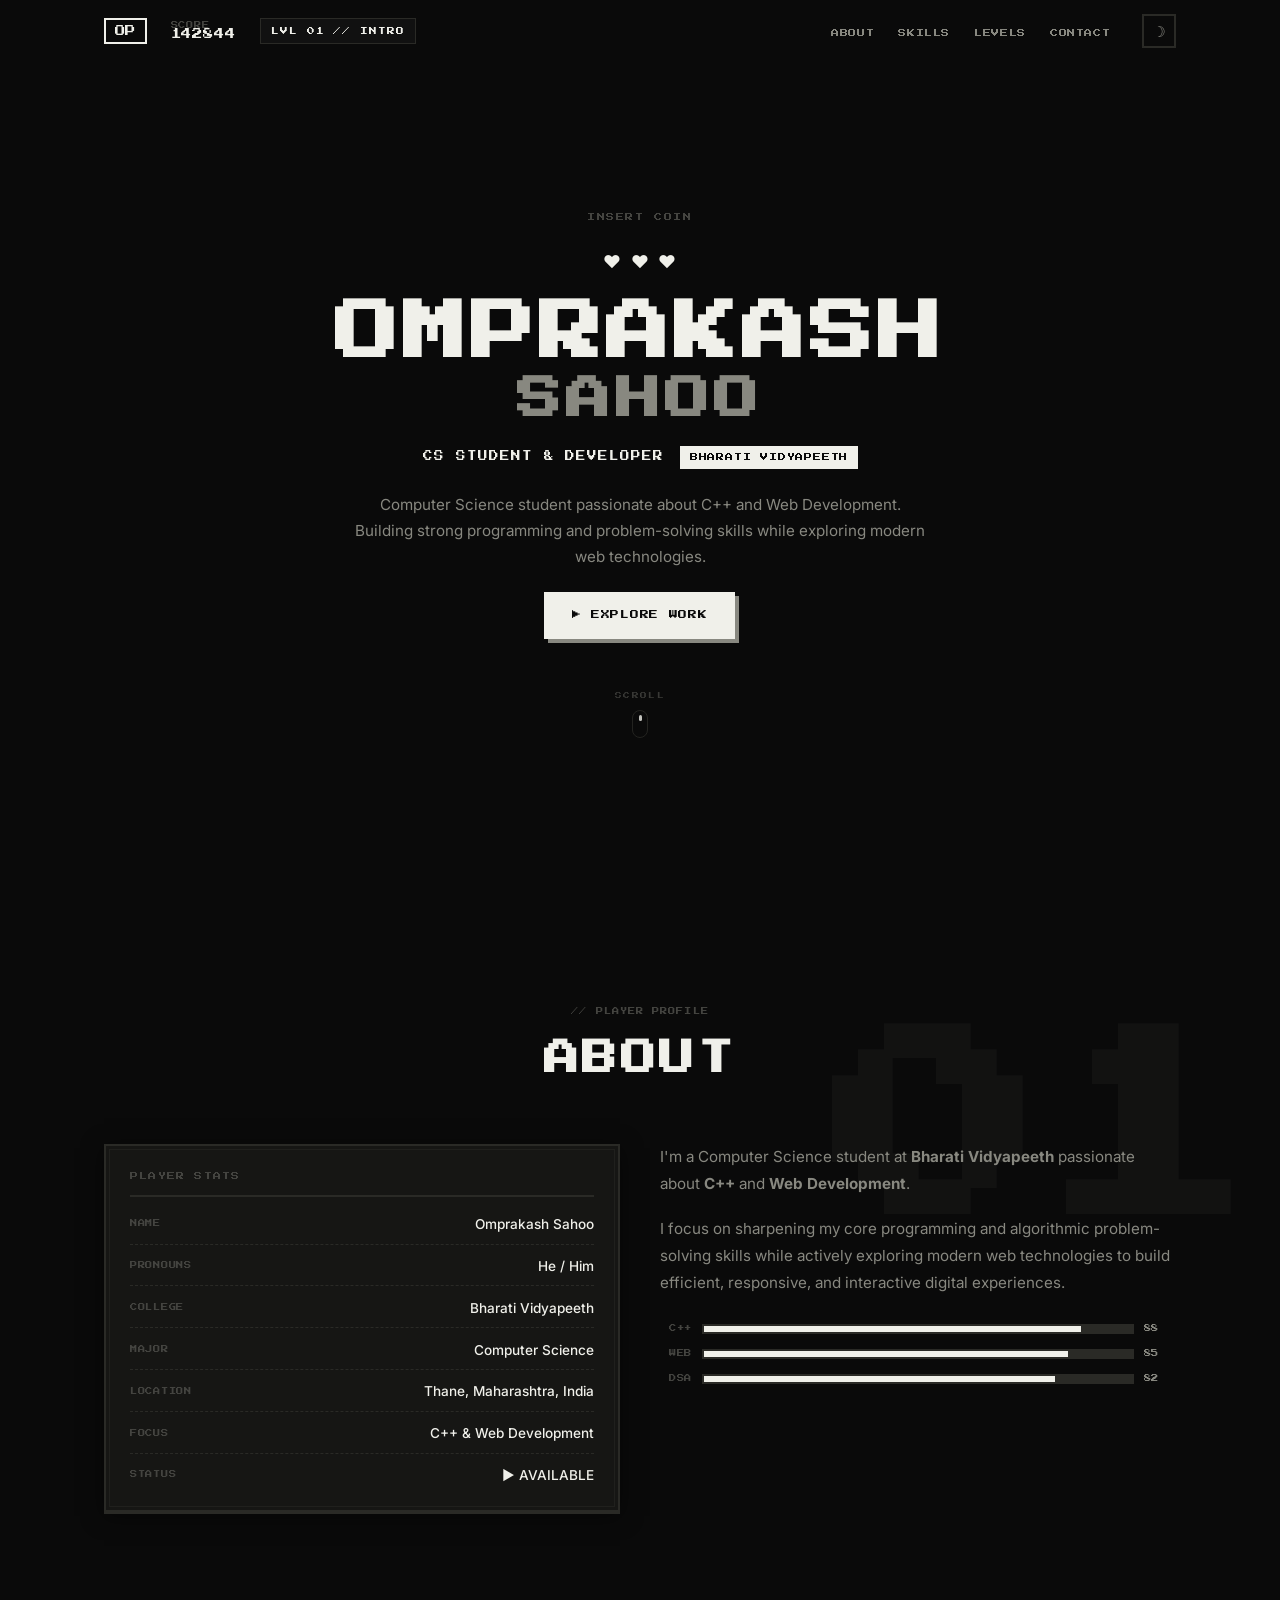
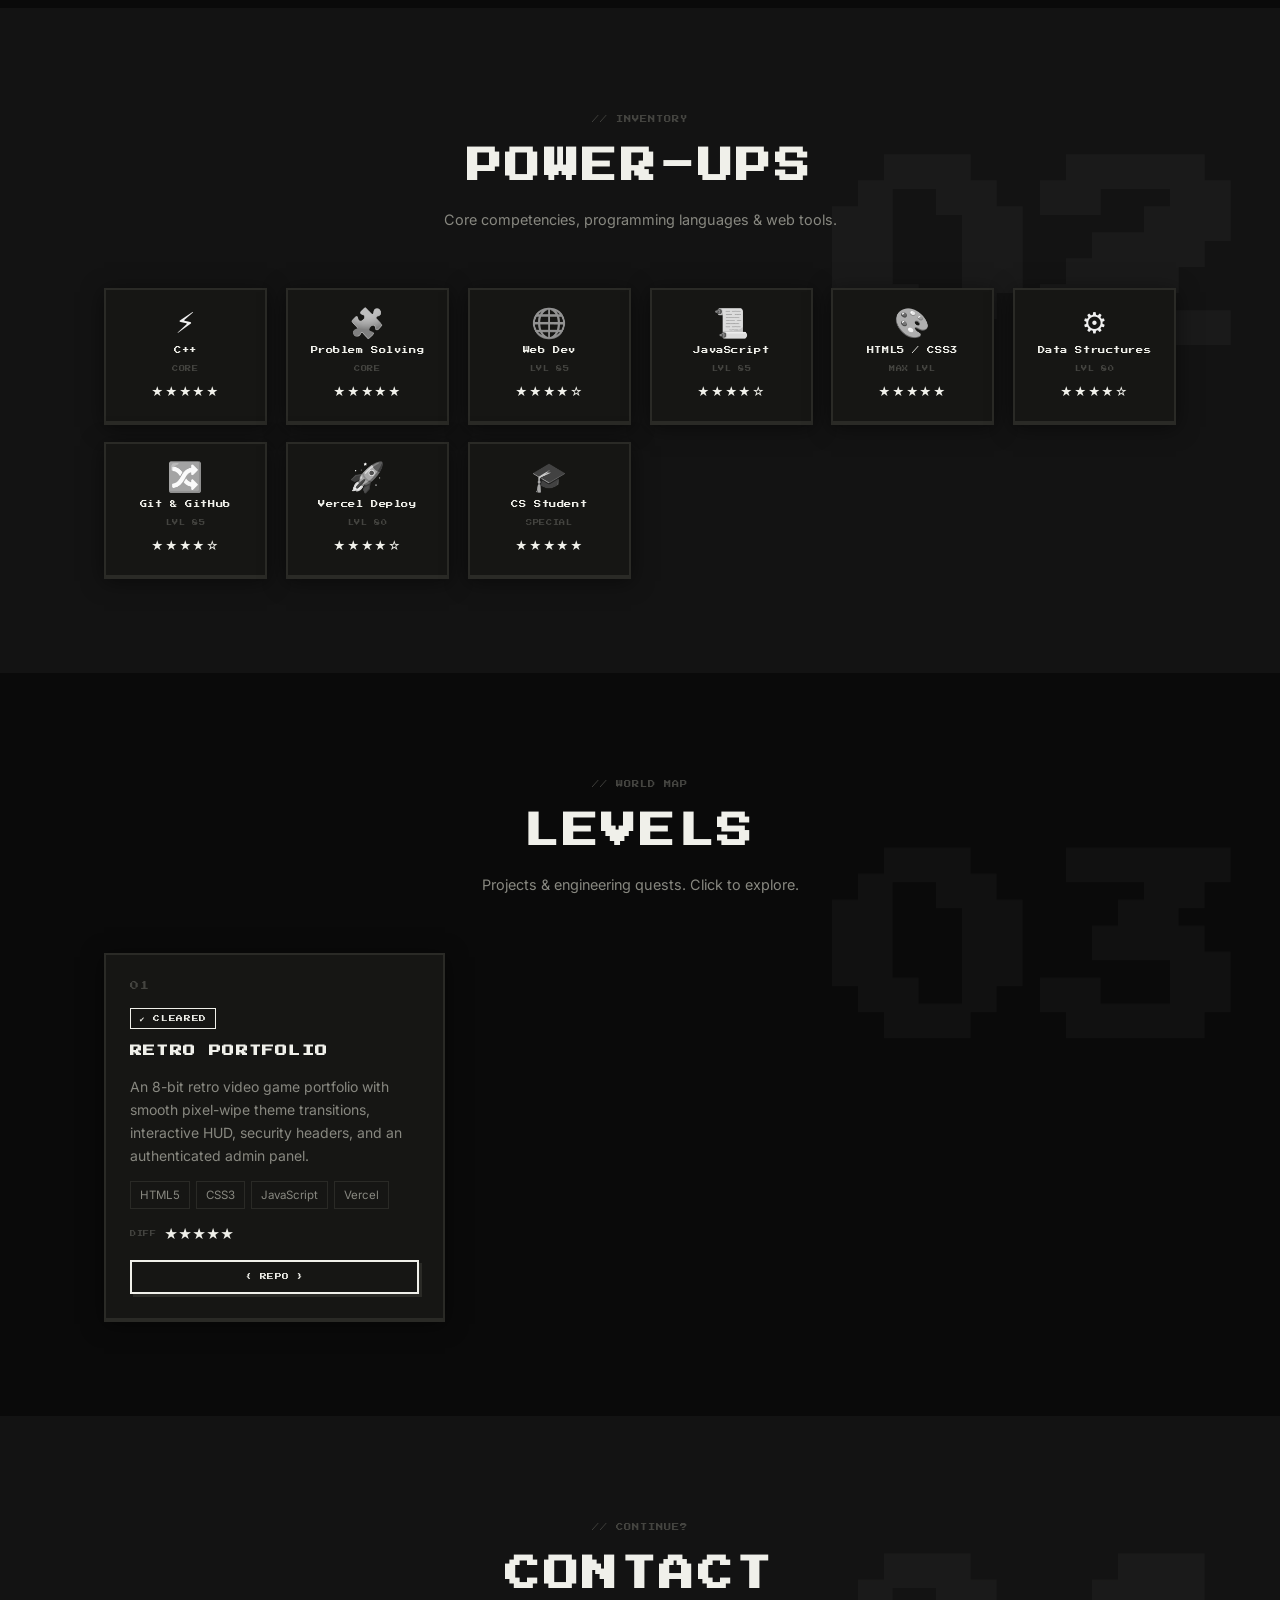
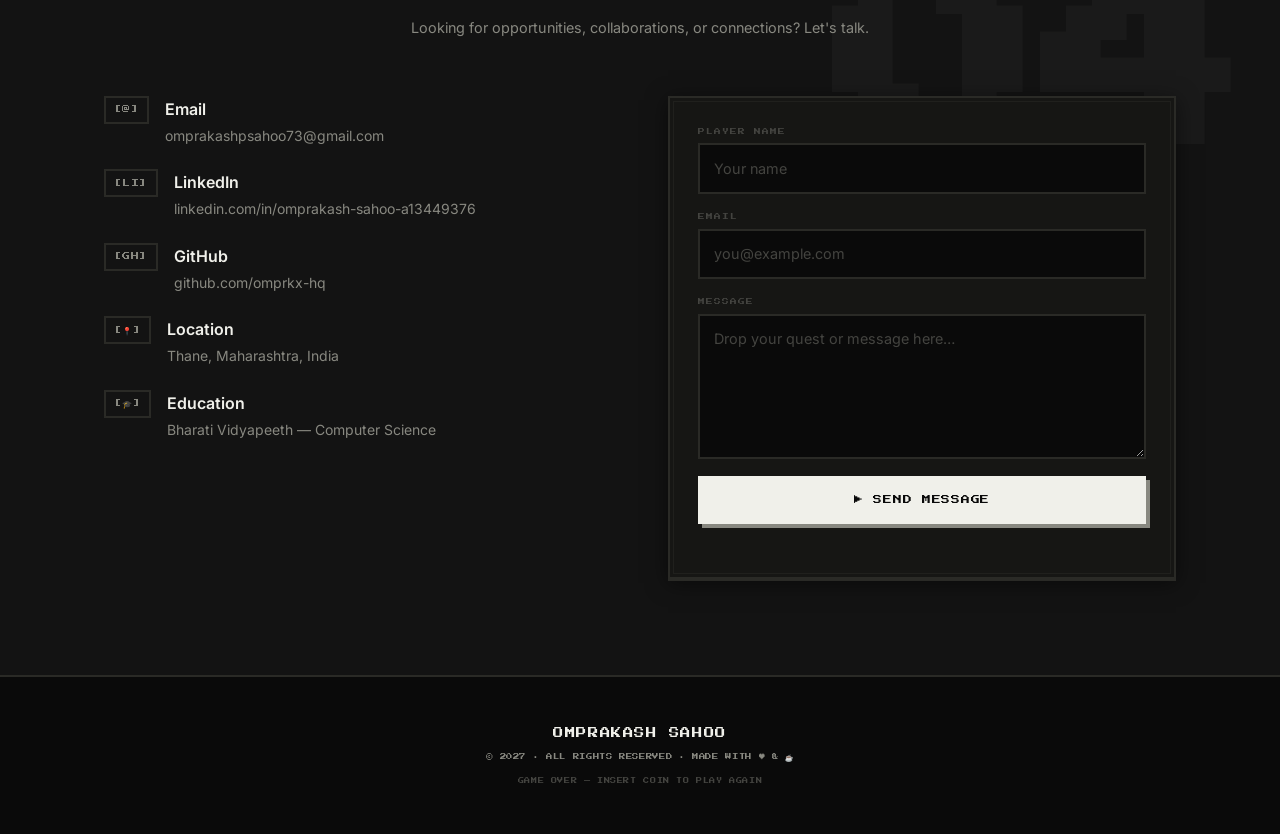
==== commit aadd3496: "feat(scroll): add Lenis smooth inertia scroll, hero parallax, dynamic HUD chapter tracker, and layer" ====
--- a/index.html
+++ b/index.html
@@ -5,7 +5,7 @@
   <meta name="viewport" content="width=device-width, initial-scale=1.0" />
   <title>OMPRAKASH SAHOO — Portfolio</title>
   <meta name="description" content="Omprakash Sahoo — Computer Science student passionate about C++ and Web Development at Bharati Vidyapeeth." />
-  <link rel="stylesheet" href="style.css?v=original" />
+  <link rel="stylesheet" href="style.css" />
   <link rel="preconnect" href="https://fonts.googleapis.com" />
   <link rel="preconnect" href="https://fonts.gstatic.com" crossorigin />
   <link href="https://fonts.googleapis.com/css2?family=Press+Start+2P&family=Inter:wght@300;400;500;600&display=swap" rel="stylesheet" />
@@ -21,6 +21,8 @@
         <span class="hud-label">SCORE</span>
         <span class="hud-val pixel" id="scoreDisplay">000000</span>
       </div>
+
+      <div class="hud-chapter pixel" id="hudChapter">LVL 01 // INTRO</div>
 
       <ul class="hud-links">
         <li><a href="#about">ABOUT</a></li>
@@ -46,11 +48,11 @@
       <a href="#projects" class="mob-link">LEVELS</a>
       <a href="#contact"  class="mob-link">CONTACT</a>
     </div>
+    <div class="hud-progress-line" id="hudProgressLine"></div>
   </nav>
 
   <!-- ══════════════════════ HERO ═══════════════════════════════ -->
   <section id="hero">
-    <div class="scanlines"></div>
     <div class="hero-wrap">
 
       <div class="hero-insert pixel reveal">INSERT COIN</div>
@@ -77,29 +79,23 @@
       </p>
 
       <a href="#projects" class="btn-pixel reveal">
-        <span class="pixel">▶ PRESS START</span>
+        <span class="pixel">▶ EXPLORE WORK</span>
       </a>
 
-      <!-- pixel character (CSS art) -->
-      <div class="pixel-char reveal" aria-hidden="true">
-        <div class="char-row">░░██████░░</div>
-        <div class="char-row">░██░░░░██░</div>
-        <div class="char-row">░██░██░██░</div>
-        <div class="char-row">░██░░░░██░</div>
-        <div class="char-row">░░██████░░</div>
-        <div class="char-row">░░░████░░░</div>
-        <div class="char-row">░████████░</div>
-        <div class="char-row">██░████░██</div>
-        <div class="char-row">░░░████░░░</div>
-        <div class="char-row">░░██░░██░░</div>
-        <div class="char-row">░███░░███░</div>
+      <!-- Minimalist Scroll Cue -->
+      <div class="hero-scroll-cue reveal" id="heroScrollCue">
+        <span class="pixel cue-label">SCROLL</span>
+        <div class="cue-pill">
+          <div class="cue-dot"></div>
+        </div>
       </div>
 
     </div>
   </section>
 
   <!-- ══════════════════════ ABOUT ══════════════════════════════ -->
-  <section id="about" class="section">
+  <section id="about" class="section section-rel">
+    <div class="section-watermark pixel" data-speed="0.12" aria-hidden="true">01</div>
     <div class="container">
 
       <div class="sec-head reveal">
@@ -157,7 +153,8 @@
   </section>
 
   <!-- ══════════════════════ SKILLS / POWER-UPS ════════════════ -->
-  <section id="skills" class="section section-alt">
+  <section id="skills" class="section section-alt section-rel">
+    <div class="section-watermark pixel" data-speed="0.12" aria-hidden="true">02</div>
     <div class="container">
 
       <div class="sec-head reveal">
@@ -236,7 +233,8 @@
   </section>
 
   <!-- ══════════════════════ PROJECTS / LEVELS ══════════════════ -->
-  <section id="projects" class="section">
+  <section id="projects" class="section section-rel">
+    <div class="section-watermark pixel" data-speed="0.12" aria-hidden="true">03</div>
     <div class="container">
 
       <div class="sec-head reveal">
@@ -275,7 +273,8 @@
   </section>
 
   <!-- ══════════════════════ CONTINUE SCREEN / CONTACT ═════════ -->
-  <section id="contact" class="section section-alt">
+  <section id="contact" class="section section-alt section-rel">
+    <div class="section-watermark pixel" data-speed="0.12" aria-hidden="true">04</div>
     <div class="container">
 
       <div class="sec-head reveal">
@@ -358,6 +357,7 @@
     </div>
   </footer>
 
-  <script src="script.js?v=original"></script>
+  <script src="lenis.min.js"></script>
+  <script src="script.js"></script>
 </body>
 </html>
--- a/style.css
+++ b/style.css
@@ -177,15 +177,32 @@
   100% { transform: scale(0); border-radius: 2px; }
 }
 
-/* ── 4. SCROLL REVEAL ────────────────────────────────────────── */
-
+/* ── 4. SCROLL REVEAL (Awwwards cubic-bezier) ─────────────────── */
 .reveal {
   opacity: 0;
-  transform: translateY(24px);
-  transition: opacity .65s var(--ease), transform .65s var(--ease);
+  transform: translate3d(0, 32px, 0);
+  transition: opacity .85s cubic-bezier(0.16, 1, 0.3, 1), transform .85s cubic-bezier(0.16, 1, 0.3, 1);
   transition-delay: var(--delay, 0s);
-}
-.reveal.visible { opacity: 1; transform: translateY(0); }
+  will-change: opacity, transform;
+}
+.reveal.visible {
+  opacity: 1;
+  transform: translate3d(0, 0, 0);
+}
+
+/* Lenis Smooth Scroll Core */
+html.lenis, html.lenis body {
+  height: auto;
+}
+.lenis.lenis-smooth {
+  scroll-behavior: auto !important;
+}
+.lenis.lenis-smooth [data-lenis-prevent] {
+  overscroll-behavior: contain;
+}
+.lenis.lenis-stopped {
+  overflow: hidden;
+}
 
 /* ── 4. UTILITY ──────────────────────────────────────────────── */
 .container { max-width: var(--cont); margin: 0 auto; padding: 0 1.5rem; }
@@ -257,6 +274,31 @@
 .hud-val {
   font-size: .65rem;
   letter-spacing: .08em;
+}
+
+/* Chapter / Section Tracker */
+.hud-chapter {
+  font-size: .48rem;
+  letter-spacing: .12em;
+  padding: .35rem .65rem;
+  border: 1px solid var(--border);
+  color: var(--fg);
+  background: color-mix(in srgb, var(--bg-alt) 80%, transparent);
+  transition: opacity 0.3s var(--ease), border-color var(--dur) var(--ease), color var(--dur) var(--ease);
+  white-space: nowrap;
+}
+
+/* Micro Scroll Progress Line attached to HUD */
+.hud-progress-line {
+  position: absolute;
+  bottom: -2px;
+  left: 0;
+  height: 2px;
+  width: 0%;
+  background: var(--fg);
+  box-shadow: 0 0 6px var(--fg);
+  transition: width 0.08s ease-out;
+  pointer-events: none;
 }
 
 .hud-links {
@@ -378,6 +420,69 @@
   align-items: center;
   gap: 1.4rem;
   max-width: 36rem;
+  will-change: transform, opacity;
+  transition: transform 0.1s linear, opacity 0.1s linear;
+}
+
+/* Minimalist Scroll Cue */
+.hero-scroll-cue {
+  display: flex;
+  flex-direction: column;
+  align-items: center;
+  gap: .55rem;
+  margin-top: 1.8rem;
+  opacity: 0.8;
+  transition: opacity 0.4s var(--ease), transform 0.4s var(--ease);
+}
+.cue-label {
+  font-size: .42rem;
+  letter-spacing: .2em;
+  color: var(--fg-faint);
+}
+.cue-pill {
+  width: 16px;
+  height: 28px;
+  border: 1.5px solid var(--border);
+  border-radius: 999px;
+  position: relative;
+  display: flex;
+  justify-content: center;
+}
+.cue-dot {
+  width: 3px;
+  height: 6px;
+  background: var(--fg);
+  border-radius: 999px;
+  position: absolute;
+  top: 4px;
+  animation: cueScroll 1.8s cubic-bezier(0.65, 0, 0.35, 1) infinite;
+}
+@keyframes cueScroll {
+  0%   { opacity: 0; transform: translateY(0); }
+  30%  { opacity: 1; }
+  80%  { opacity: 0; transform: translateY(12px); }
+  100% { opacity: 0; transform: translateY(12px); }
+}
+
+/* Section Parallax Watermark */
+.section-rel {
+  position: relative;
+  overflow: hidden;
+}
+.section-watermark {
+  position: absolute;
+  top: 1.5rem;
+  right: 2rem;
+  font-size: clamp(6rem, 18vw, 13rem);
+  font-weight: 900;
+  line-height: 1;
+  color: var(--fg);
+  opacity: 0.035;
+  pointer-events: none;
+  user-select: none;
+  z-index: 0;
+  will-change: transform;
+  transform: translate3d(0, 0, 0);
 }
 
 .hero-insert {
@@ -464,23 +569,7 @@
 }
 .btn-full { width: 100%; }
 
-/* ── 8. PIXEL CHARACTER ──────────────────────────────────────── */
-.pixel-char {
-  font-family: monospace;
-  font-size: clamp(.6rem, 2.5vw, 1rem);
-  line-height: 1.1;
-  color: var(--fg);
-  letter-spacing: .05em;
-  opacity: .6;
-  user-select: none;
-  animation: float 3s ease-in-out infinite;
-}
-@keyframes float {
-  0%,100% { transform: translateY(0); }
-  50% { transform: translateY(-8px); }
-}
-
-/* ── 9. SECTION HEADER ───────────────────────────────────────── */
+/* ── 8. SECTION HEADER ───────────────────────────────────────── */
 .sec-head {
   text-align: center;
   margin-bottom: 3.5rem;
@@ -582,66 +671,53 @@
 }
 
 /* ── 11. POWER-UPS / SKILLS ──────────────────────────────────── */
-/* ── 11. TECHNICAL SKILLS GRID (CLEAN & PROFESSIONAL) ───────── */
-.skills-clean-grid {
+.powerup-grid {
   display: grid;
-  grid-template-columns: repeat(auto-fill, minmax(min(100%, 18rem), 1fr));
-  gap: 1.5rem;
-}
-
-.skill-clean-card {
+  grid-template-columns: repeat(auto-fill, minmax(min(100%,9rem), 1fr));
+  gap: 1.2rem;
+}
+
+.powerup {
   background: var(--card-bg);
   border: 2px solid var(--border);
   box-shadow: var(--shadow);
-  padding: 1.6rem 1.4rem;
-  display: flex;
-  flex-direction: column;
-  gap: 0.75rem;
-  transition: transform var(--dur) var(--ease), border-color var(--dur) var(--ease), box-shadow var(--dur) var(--ease);
-}
-.skill-clean-card:hover {
-  transform: translateY(-4px);
-  border-color: var(--fg);
+  padding: 1.2rem 1rem;
+  display: flex;
+  flex-direction: column;
+  align-items: center;
+  gap: .5rem;
+  text-align: center;
+  transition: transform 0.35s cubic-bezier(0.16, 1, 0.3, 1), box-shadow 0.35s cubic-bezier(0.16, 1, 0.3, 1), border-color 0.25s var(--ease);
+  cursor: default;
+  will-change: transform;
+}
+.powerup:hover {
+  transform: translate3d(0, -5px, 0);
   box-shadow: var(--shadow-hover);
-}
-
-.skill-clean-header {
-  display: flex;
-  align-items: center;
-  gap: 0.8rem;
-}
-.skill-clean-icon {
-  font-size: 1.5rem;
+  border-color: var(--fg-muted);
+}
+
+.pu-icon {
+  font-size: 1.8rem;
   line-height: 1;
-}
-.skill-clean-title {
-  font-size: 0.62rem;
-  letter-spacing: 0.08em;
-  line-height: 1.3;
-}
-.skill-clean-desc {
-  font-size: 0.88rem;
-  color: var(--fg-muted);
-  line-height: 1.6;
-}
-
-/* ── Hero Actions ────────────────────────────────────────────── */
-.hero-actions {
-  display: flex;
-  gap: 1rem;
-  justify-content: center;
-  flex-wrap: wrap;
-  margin-top: 0.5rem;
-}
-.btn-pixel-outline {
-  background: transparent;
-  color: var(--fg);
-  border: 2px solid var(--border);
-  box-shadow: 4px 4px 0 var(--border);
-}
-.btn-pixel-outline:hover {
-  border-color: var(--fg);
-  box-shadow: 6px 6px 0 var(--border);
+  filter: grayscale(1);
+  transition: filter var(--dur) var(--ease);
+}
+.powerup:hover .pu-icon { filter: grayscale(0); }
+
+.pu-name {
+  font-size: .45rem;
+  letter-spacing: .08em;
+  line-height: 1.4;
+}
+.pu-tier {
+  font-size: .38rem;
+  letter-spacing: .1em;
+  color: var(--fg-faint);
+}
+.pu-stars {
+  font-size: .75rem;
+  letter-spacing: .05em;
   color: var(--fg);
 }
 
@@ -661,11 +737,13 @@
   flex-direction: column;
   gap: .9rem;
   position: relative;
-  transition: transform var(--dur) var(--ease), box-shadow var(--dur) var(--ease);
+  transition: transform 0.35s cubic-bezier(0.16, 1, 0.3, 1), box-shadow 0.35s cubic-bezier(0.16, 1, 0.3, 1), border-color 0.25s var(--ease);
+  will-change: transform;
 }
 .level-card:hover {
-  transform: translate(-3px, -5px);
+  transform: translate3d(0, -6px, 0);
   box-shadow: var(--shadow-hover);
+  border-color: var(--fg-muted);
 }
 
 .level-badge {
@@ -851,163 +929,21 @@
 .footer-copy { font-size: .4rem; color: var(--fg-muted); letter-spacing: .1em; }
 .footer-sub  { font-size: .38rem; color: var(--fg-faint); letter-spacing: .1em; margin-top: .25rem; }
 
-/* ── 15. COMPREHENSIVE RESPONSIVE DESIGN (ALL DEVICES & ANDROID) ─── */
-@media (max-width: 992px) {
-  :root { --gap: 4rem; }
+/* ── 15. RESPONSIVE ───────────────────────────────────────────── */
+@media (max-width: 860px) {
+  :root { --gap: 4.5rem; }
   .hud-links { display: none; }
   .hamburger { display: flex; }
-  .about-grid { grid-template-columns: 1fr; gap: 2rem; }
-  .contact-wrap { grid-template-columns: 1fr; gap: 2.5rem; }
-}
-
-@media (max-width: 600px) {
-  :root {
-    --gap: 3.5rem;
-    font-size: 15px;
-  }
-
-  .container {
-    padding: 0 1.2rem;
-  }
-
-  #hud .hud-inner {
-    padding: 0.8rem 1.2rem;
-  }
-
-  #hero {
-    min-height: auto;
-    padding: 6.5rem 1.2rem 3.5rem;
-  }
-
-  .hero-title span:first-child {
-    font-size: clamp(1.8rem, 8.5vw, 2.6rem);
-    word-break: break-word;
-  }
-
-  .hero-sur {
-    font-size: clamp(1.3rem, 6.5vw, 1.8rem) !important;
-  }
-
-  .hero-role {
-    gap: 0.5rem;
-    flex-direction: column;
-  }
-
-  .hero-role span {
-    font-size: 0.55rem;
-    line-height: 1.4;
-  }
-
-  .hero-sub {
-    font-size: 0.88rem;
-    line-height: 1.6;
-  }
-
-  .hero-actions {
-    width: 100%;
-    flex-direction: column;
-    gap: 0.75rem;
-  }
-
-  .hero-actions .btn-pixel {
-    width: 100%;
-    box-sizing: border-box;
-    text-align: center;
-  }
-
-  .sec-title {
-    font-size: clamp(1.15rem, 5.5vw, 1.6rem);
-  }
-
-  .sec-tag {
-    font-size: 0.48rem;
-  }
-
-  .sec-desc {
-    font-size: 0.84rem;
-  }
-
-  .skills-clean-grid {
-    grid-template-columns: 1fr;
-    gap: 1.2rem;
-  }
-
-  .skill-clean-card {
-    padding: 1.3rem 1.1rem;
-  }
-
-  .about-card {
-    padding: 1.3rem 1.1rem;
-  }
-
-  .stat-list li {
-    flex-direction: column;
-    align-items: flex-start;
-    gap: 0.25rem;
-    padding-bottom: 0.6rem;
-  }
-
-  .stat-k {
-    font-size: 0.48rem;
-    color: var(--fg-muted);
-  }
-
-  .stat-v {
-    font-size: 0.86rem;
-    word-break: break-word;
-  }
-
-  .level-card {
-    padding: 1.3rem 1.1rem;
-  }
-
-  .level-name {
-    font-size: 0.82rem;
-  }
-
-  .level-links {
-    flex-direction: column;
-  }
-
-  .lvl-btn {
-    width: 100%;
-    box-sizing: border-box;
-    font-size: 0.48rem;
-    padding: 0.75rem 1rem;
-    text-align: center;
-  }
-
-  .contact-form {
-    padding: 1.3rem 1.1rem;
-  }
-
-  .contact-item {
-    gap: 0.8rem;
-  }
-
-  .contact-item p {
-    word-break: break-all;
-    font-size: 0.84rem;
-  }
-
-  .footer {
-    padding: 2.2rem 1.2rem;
-  }
-
-  .footer-logo {
-    font-size: 0.65rem;
-  }
-
-  .footer-copy {
-    font-size: 0.48rem;
-    line-height: 1.5;
-  }
-}
-
-@media (max-width: 380px) {
-  :root { font-size: 14px; }
-  .hero-title span:first-child { font-size: 1.5rem; }
-  .hero-sur { font-size: 1.15rem !important; }
+  .about-grid   { grid-template-columns: 1fr; }
+  .contact-wrap { grid-template-columns: 1fr; gap: 2rem; }
+  .hud-score { display: none; }
+}
+
+@media (max-width: 540px) {
+  .hero-title span:first-child { font-size: clamp(1.6rem, 12vw, 3rem); }
+  .hero-sur { font-size: clamp(1.1rem, 8vw, 2rem) !important; }
+  .sec-title { font-size: clamp(1rem, 6vw, 1.6rem); }
+  .powerup-grid { grid-template-columns: repeat(3, 1fr); }
 }
 
 /* ── 16. FOCUS ────────────────────────────────────────────────── */
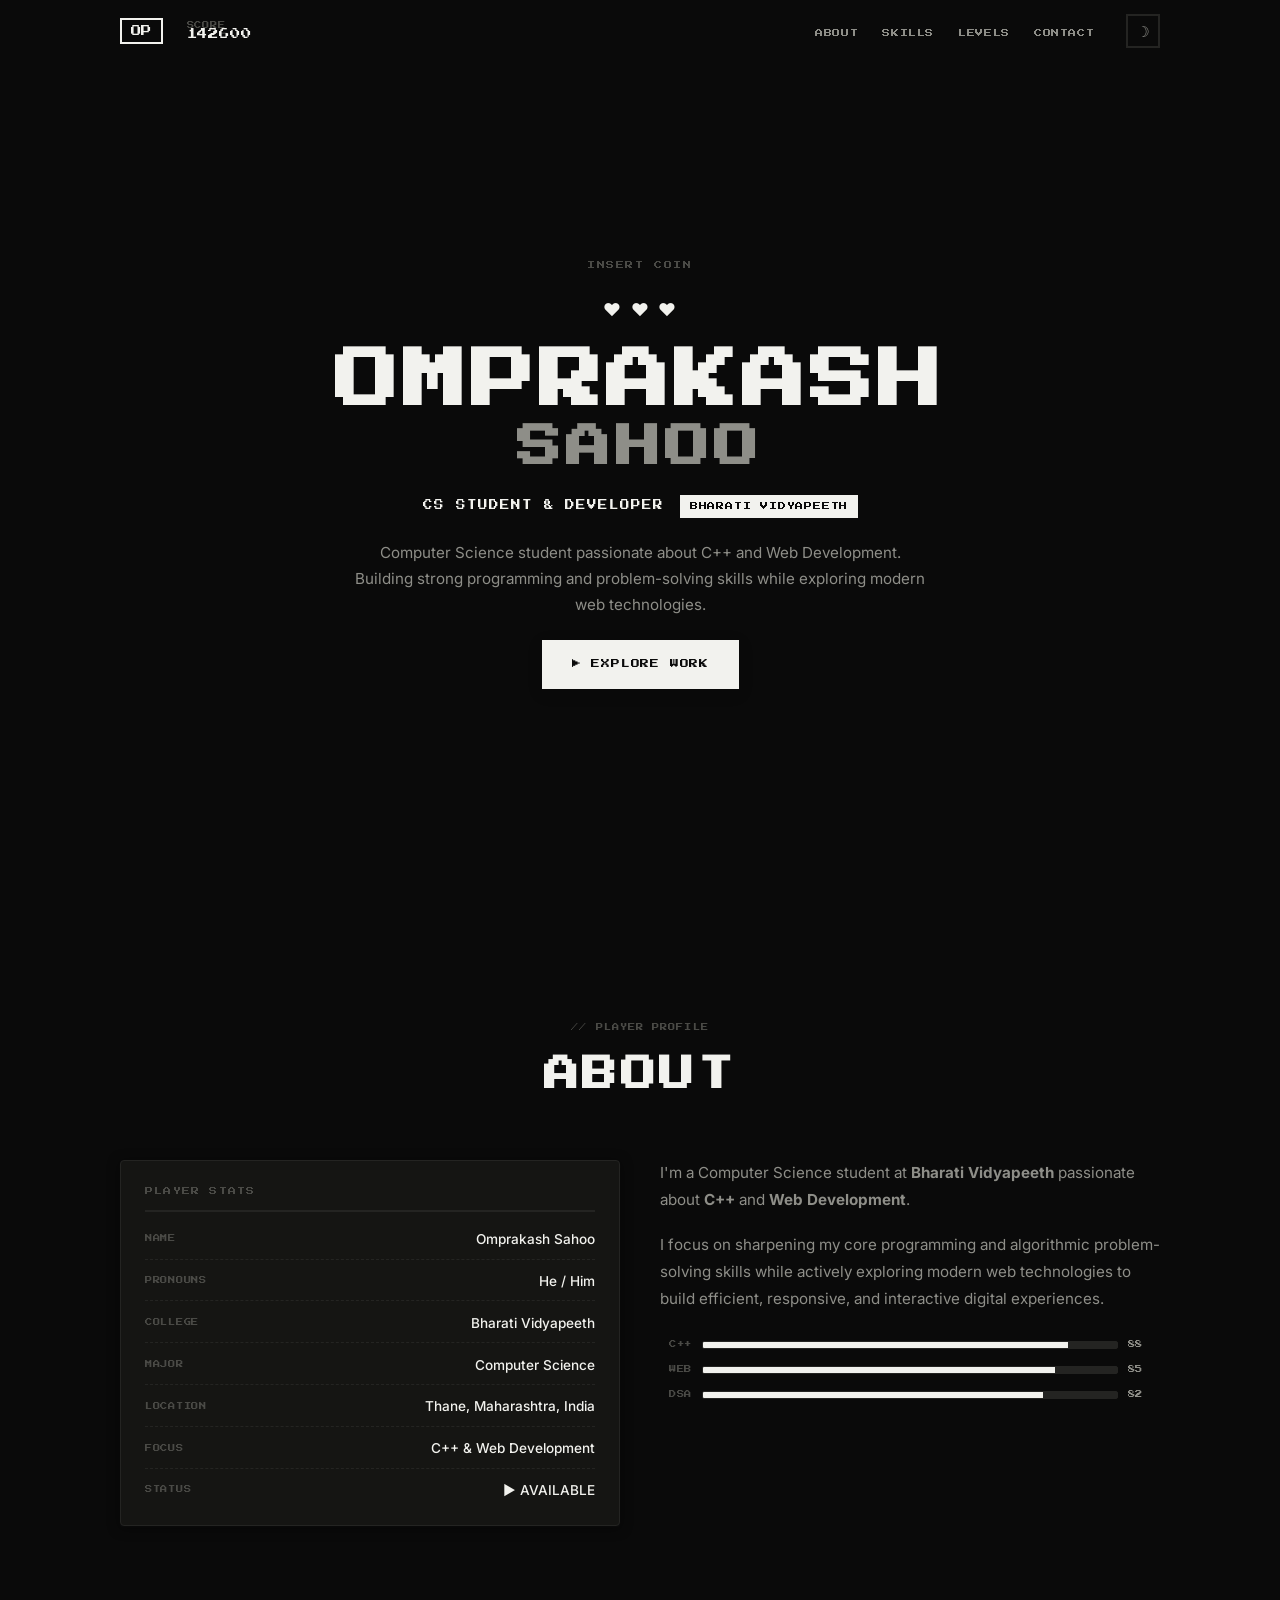
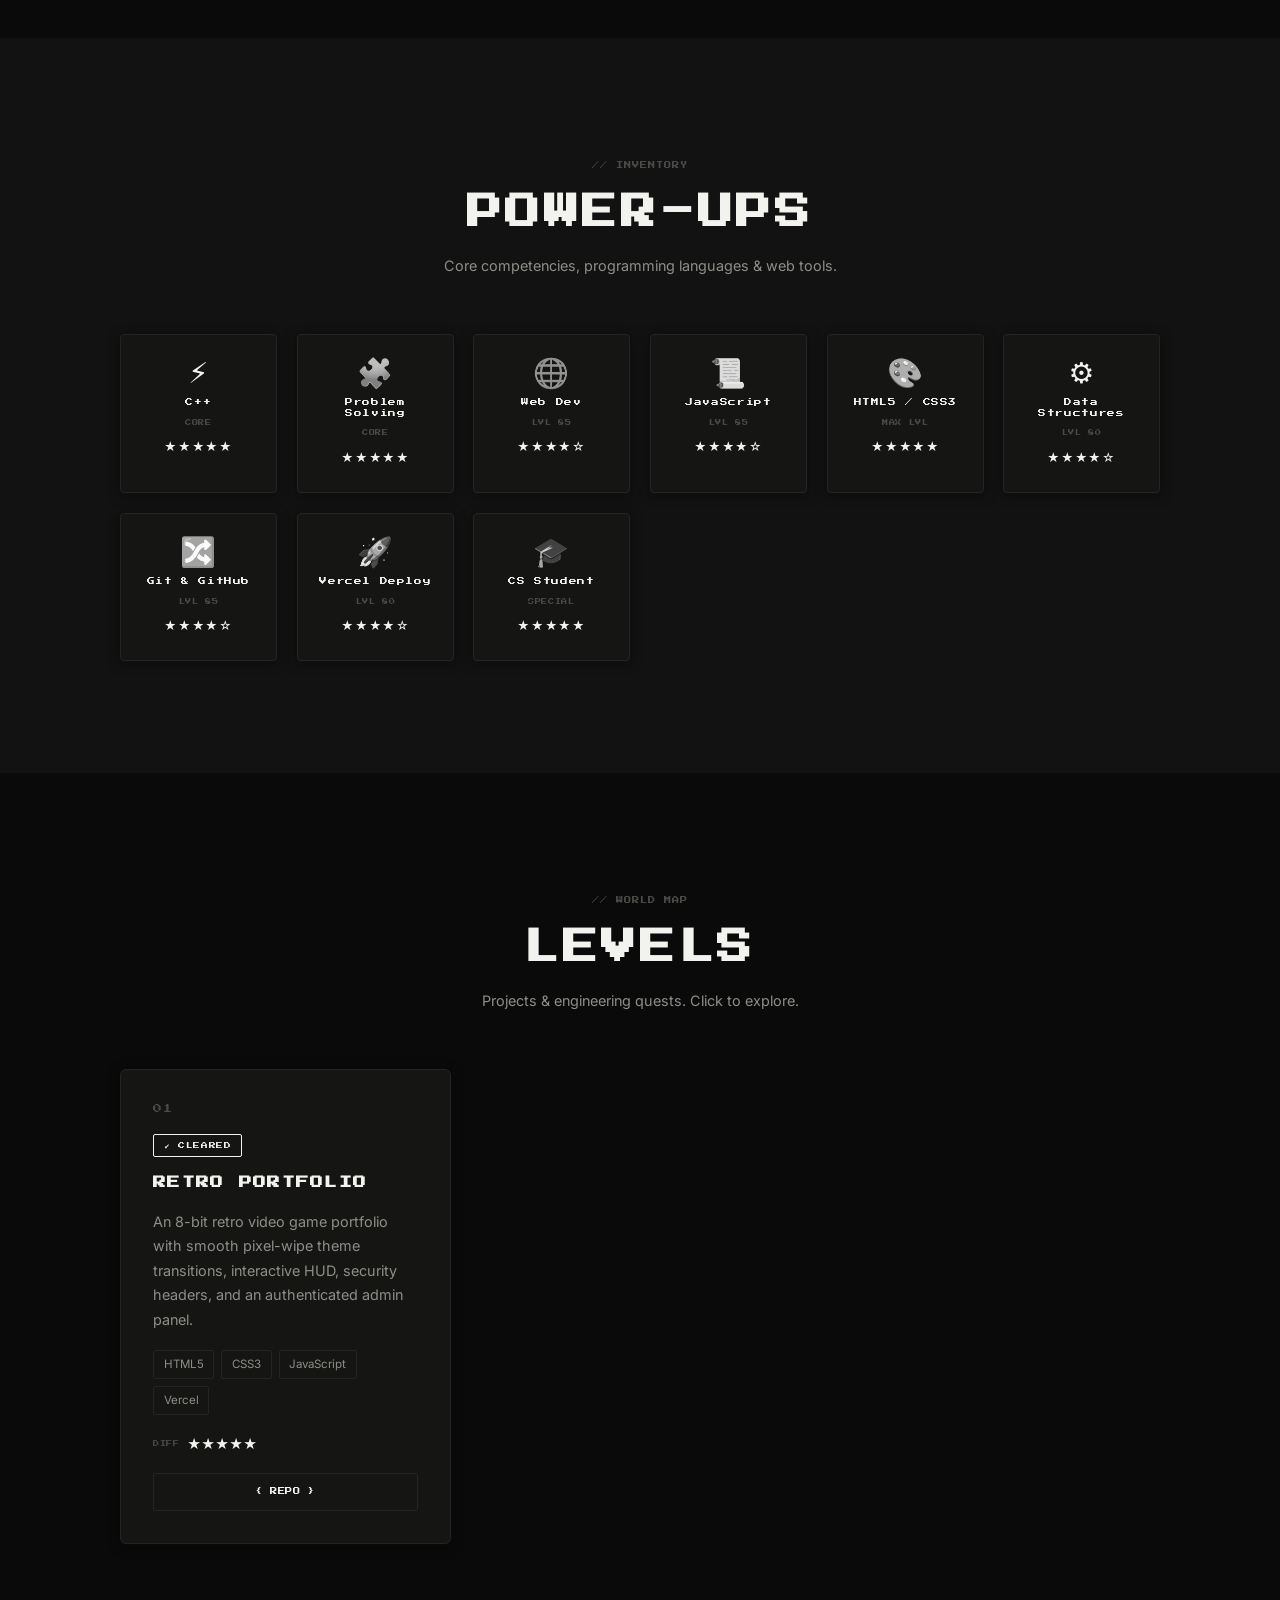
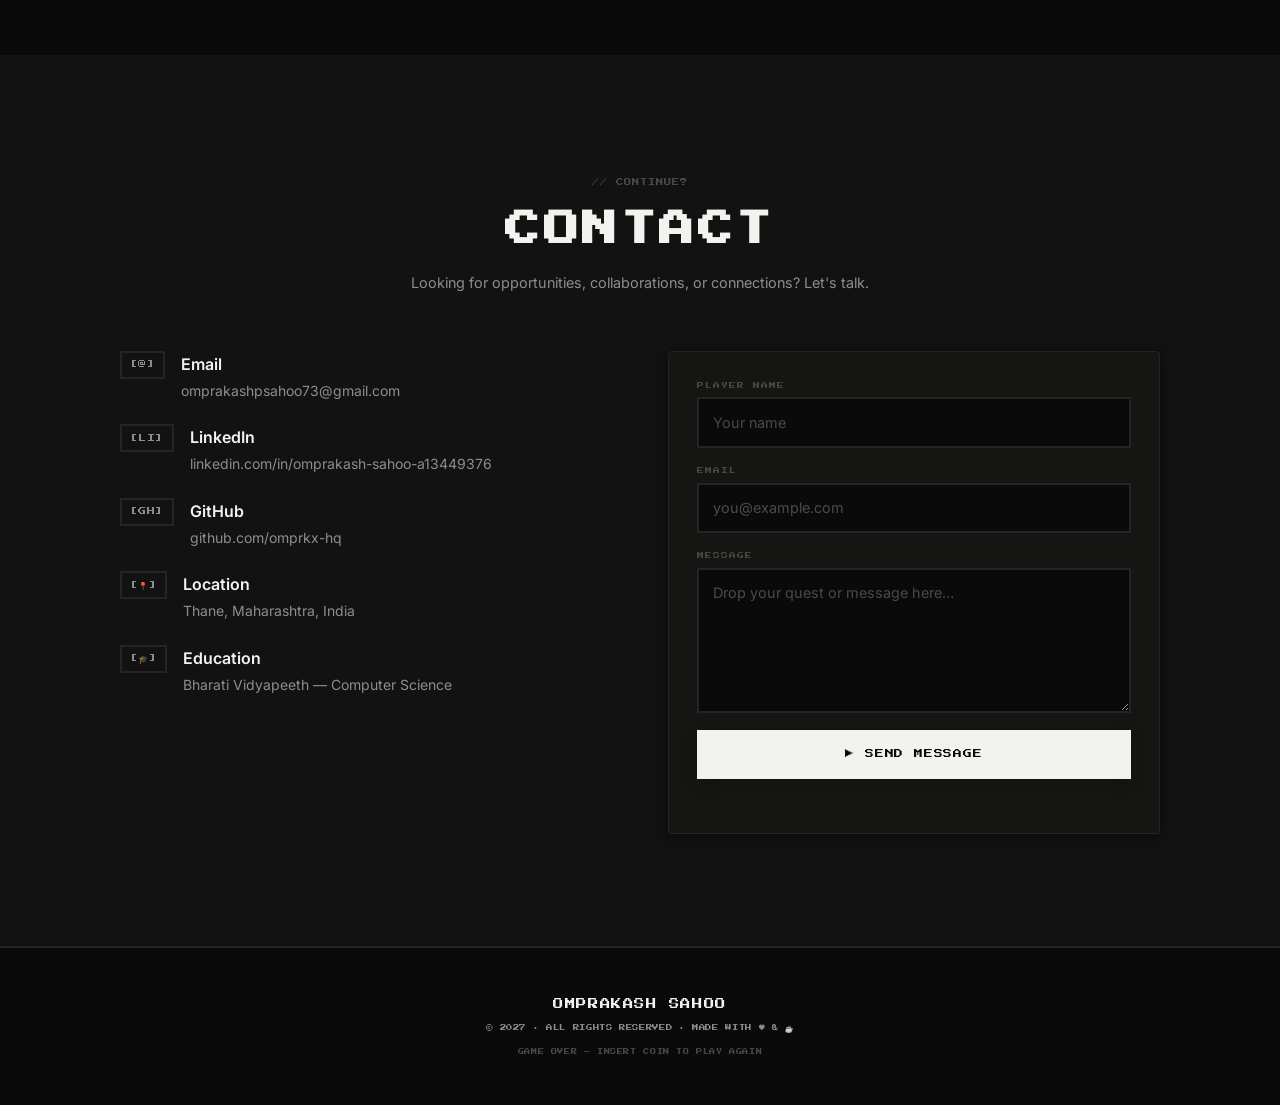
==== commit 2f078794: "feat(scroll): implement luxury Lenis momentum scrolling and Ksen Panchenko motion curves" ====
--- a/index.html
+++ b/index.html
@@ -13,6 +13,8 @@
 <body>
 
   <!-- ══════════════════════ HUD / NAV ══════════════════════════ -->
+  <div id="scrollProgressBar" aria-hidden="true"></div>
+
   <nav id="hud">
     <div class="hud-inner">
       <span class="hud-logo pixel">OP</span>
@@ -21,8 +23,6 @@
         <span class="hud-label">SCORE</span>
         <span class="hud-val pixel" id="scoreDisplay">000000</span>
       </div>
-
-      <div class="hud-chapter pixel" id="hudChapter">LVL 01 // INTRO</div>
 
       <ul class="hud-links">
         <li><a href="#about">ABOUT</a></li>
@@ -48,7 +48,6 @@
       <a href="#projects" class="mob-link">LEVELS</a>
       <a href="#contact"  class="mob-link">CONTACT</a>
     </div>
-    <div class="hud-progress-line" id="hudProgressLine"></div>
   </nav>
 
   <!-- ══════════════════════ HERO ═══════════════════════════════ -->
@@ -82,20 +81,11 @@
         <span class="pixel">▶ EXPLORE WORK</span>
       </a>
 
-      <!-- Minimalist Scroll Cue -->
-      <div class="hero-scroll-cue reveal" id="heroScrollCue">
-        <span class="pixel cue-label">SCROLL</span>
-        <div class="cue-pill">
-          <div class="cue-dot"></div>
-        </div>
-      </div>
-
     </div>
   </section>
 
   <!-- ══════════════════════ ABOUT ══════════════════════════════ -->
-  <section id="about" class="section section-rel">
-    <div class="section-watermark pixel" data-speed="0.12" aria-hidden="true">01</div>
+  <section id="about" class="section">
     <div class="container">
 
       <div class="sec-head reveal">
@@ -153,8 +143,7 @@
   </section>
 
   <!-- ══════════════════════ SKILLS / POWER-UPS ════════════════ -->
-  <section id="skills" class="section section-alt section-rel">
-    <div class="section-watermark pixel" data-speed="0.12" aria-hidden="true">02</div>
+  <section id="skills" class="section section-alt">
     <div class="container">
 
       <div class="sec-head reveal">
@@ -233,8 +222,7 @@
   </section>
 
   <!-- ══════════════════════ PROJECTS / LEVELS ══════════════════ -->
-  <section id="projects" class="section section-rel">
-    <div class="section-watermark pixel" data-speed="0.12" aria-hidden="true">03</div>
+  <section id="projects" class="section">
     <div class="container">
 
       <div class="sec-head reveal">
@@ -273,8 +261,7 @@
   </section>
 
   <!-- ══════════════════════ CONTINUE SCREEN / CONTACT ═════════ -->
-  <section id="contact" class="section section-alt section-rel">
-    <div class="section-watermark pixel" data-speed="0.12" aria-hidden="true">04</div>
+  <section id="contact" class="section section-alt">
     <div class="container">
 
       <div class="sec-head reveal">
--- a/style.css
+++ b/style.css
@@ -6,48 +6,64 @@
 /* ── 1. TOKENS ───────────────────────────────────────────────── */
 :root {
   /* Light Mode */
-  --bg:          #f5f5f0;
-  --bg-alt:      #ebebе5;
-  --fg:          #111111;
-  --fg-muted:    #555555;
-  --fg-faint:    #aaaaaa;
-  --border:      #d0d0cc;
-  --accent:      #111111;
-  --accent-inv:  #f5f5f0;
+  --bg:          #faf9f5;
+  --bg-alt:      #f0eee6;
+  --fg:          #121212;
+  --fg-muted:    #5a5a58;
+  --fg-faint:    #9c9c98;
+  --border:      #dcdad2;
+  --accent:      #121212;
+  --accent-inv:  #faf9f5;
   --card-bg:     #ffffff;
-  --shadow:      0 2px 0 #c0c0bc, 0 4px 20px rgba(0,0,0,.08);
-  --shadow-hover:0 4px 0 #a0a09c, 0 8px 32px rgba(0,0,0,.14);
+  --shadow:      0 2px 8px rgba(0,0,0,.04), 0 1px 2px rgba(0,0,0,.06);
+  --shadow-hover:0 12px 32px -4px rgba(0,0,0,.12), 0 4px 8px rgba(0,0,0,.04);
 
   /* Fonts */
   --pixel: 'Press Start 2P', monospace;
   --sans:  'Inter', system-ui, sans-serif;
 
   /* Spacing */
-  --gap:  6rem;
-  --cont: 70rem;
-
-  /* Timing */
-  --ease: cubic-bezier(.4,0,.2,1);
-  --dur:  260ms;
+  --gap:  7rem;
+  --cont: 68rem;
+
+  /* High-End Motion Curves inspired by ksenpanchenko.com */
+  --ease-out:    cubic-bezier(0.215, 0.61, 0.355, 1);
+  --ease-expo:   cubic-bezier(0.16, 1, 0.3, 1);
+  --ease-smooth: cubic-bezier(0.25, 1, 0.5, 1);
+  --ease:        var(--ease-expo);
+  --dur:         320ms;
 }
 
 [data-theme="dark"] {
   --bg:         #0a0a0a;
-  --bg-alt:     #131313;
-  --fg:         #f0f0ea;
-  --fg-muted:   #888880;
-  --fg-faint:   #444440;
-  --border:     #2a2a26;
-  --accent:     #f0f0ea;
+  --bg-alt:     #121212;
+  --fg:         #f2f2ee;
+  --fg-muted:   #8e8e88;
+  --fg-faint:   #4a4a46;
+  --border:     #242422;
+  --accent:     #f2f2ee;
   --accent-inv: #0a0a0a;
-  --card-bg:    #161614;
-  --shadow:     0 2px 0 #2a2a26, 0 4px 20px rgba(0,0,0,.5);
-  --shadow-hover:0 4px 0 #444, 0 8px 32px rgba(0,0,0,.7);
-}
-
-/* ── 2. RESET ────────────────────────────────────────────────── */
+  --card-bg:    #151513;
+  --shadow:     0 2px 12px rgba(0,0,0,.5), 0 1px 2px rgba(255,255,255,.03);
+  --shadow-hover:0 16px 40px -6px rgba(0,0,0,.8), 0 2px 6px rgba(255,255,255,.05);
+}
+
+/* ── 2. RESET & LENIS INTEGRATION ───────────────────────────── */
 *, *::before, *::after { box-sizing: border-box; margin: 0; padding: 0; }
-html { scroll-behavior: smooth; font-size: 16px; }
+html { font-size: 16px; }
+
+html.lenis, html.lenis body {
+  height: auto;
+}
+.lenis.lenis-smooth {
+  scroll-behavior: auto !important;
+}
+.lenis.lenis-smooth [data-lenis-prevent] {
+  overscroll-behavior: contain;
+}
+.lenis.lenis-stopped {
+  overflow: hidden;
+}
 
 body {
   background: var(--bg);
@@ -177,31 +193,40 @@
   100% { transform: scale(0); border-radius: 2px; }
 }
 
-/* ── 4. SCROLL REVEAL (Awwwards cubic-bezier) ─────────────────── */
+/* ── 4. SCROLL REVEAL & MOTION (KSEN PANCHENKO SYSTEM) ────────── */
+
+/* Ultra-sleek hairline top progress indicator */
+#scrollProgressBar {
+  position: fixed;
+  top: 0;
+  left: 0;
+  height: 2px;
+  width: 0%;
+  background: var(--fg);
+  z-index: 10001;
+  pointer-events: none;
+  transition: width 0.08s ease-out;
+  opacity: 0.85;
+}
+
 .reveal {
   opacity: 0;
-  transform: translate3d(0, 32px, 0);
-  transition: opacity .85s cubic-bezier(0.16, 1, 0.3, 1), transform .85s cubic-bezier(0.16, 1, 0.3, 1);
+  transform: translateY(32px);
+  transition: opacity 0.85s var(--ease-expo), transform 0.85s var(--ease-expo);
   transition-delay: var(--delay, 0s);
   will-change: opacity, transform;
 }
 .reveal.visible {
   opacity: 1;
-  transform: translate3d(0, 0, 0);
-}
-
-/* Lenis Smooth Scroll Core */
-html.lenis, html.lenis body {
-  height: auto;
-}
-.lenis.lenis-smooth {
-  scroll-behavior: auto !important;
-}
-.lenis.lenis-smooth [data-lenis-prevent] {
-  overscroll-behavior: contain;
-}
-.lenis.lenis-stopped {
-  overflow: hidden;
+  transform: translateY(0);
+}
+
+@media (prefers-reduced-motion: reduce) {
+  .reveal {
+    opacity: 1 !important;
+    transform: none !important;
+    transition: none !important;
+  }
 }
 
 /* ── 4. UTILITY ──────────────────────────────────────────────── */
@@ -209,19 +234,16 @@
 .section    { padding: var(--gap) 0; }
 .section-alt { background: var(--bg-alt); }
 
-/* Pixel border (inset shadow) */
+/* Clean Card Border */
 .pixel-border {
-  border: 2px solid var(--border);
-  image-rendering: pixelated;
+  border: 1px solid var(--border);
+  border-radius: 4px;
   box-shadow: var(--shadow);
   position: relative;
+  transition: transform 0.4s var(--ease-expo), box-shadow 0.4s var(--ease-expo);
 }
 .pixel-border::before {
-  content: '';
-  position: absolute;
-  inset: 3px;
-  border: 1px solid color-mix(in srgb, var(--border) 50%, transparent);
-  pointer-events: none;
+  display: none;
 }
 
 /* Blinking text removed for clean professional view */
@@ -274,31 +296,6 @@
 .hud-val {
   font-size: .65rem;
   letter-spacing: .08em;
-}
-
-/* Chapter / Section Tracker */
-.hud-chapter {
-  font-size: .48rem;
-  letter-spacing: .12em;
-  padding: .35rem .65rem;
-  border: 1px solid var(--border);
-  color: var(--fg);
-  background: color-mix(in srgb, var(--bg-alt) 80%, transparent);
-  transition: opacity 0.3s var(--ease), border-color var(--dur) var(--ease), color var(--dur) var(--ease);
-  white-space: nowrap;
-}
-
-/* Micro Scroll Progress Line attached to HUD */
-.hud-progress-line {
-  position: absolute;
-  bottom: -2px;
-  left: 0;
-  height: 2px;
-  width: 0%;
-  background: var(--fg);
-  box-shadow: 0 0 6px var(--fg);
-  transition: width 0.08s ease-out;
-  pointer-events: none;
 }
 
 .hud-links {
@@ -420,69 +417,6 @@
   align-items: center;
   gap: 1.4rem;
   max-width: 36rem;
-  will-change: transform, opacity;
-  transition: transform 0.1s linear, opacity 0.1s linear;
-}
-
-/* Minimalist Scroll Cue */
-.hero-scroll-cue {
-  display: flex;
-  flex-direction: column;
-  align-items: center;
-  gap: .55rem;
-  margin-top: 1.8rem;
-  opacity: 0.8;
-  transition: opacity 0.4s var(--ease), transform 0.4s var(--ease);
-}
-.cue-label {
-  font-size: .42rem;
-  letter-spacing: .2em;
-  color: var(--fg-faint);
-}
-.cue-pill {
-  width: 16px;
-  height: 28px;
-  border: 1.5px solid var(--border);
-  border-radius: 999px;
-  position: relative;
-  display: flex;
-  justify-content: center;
-}
-.cue-dot {
-  width: 3px;
-  height: 6px;
-  background: var(--fg);
-  border-radius: 999px;
-  position: absolute;
-  top: 4px;
-  animation: cueScroll 1.8s cubic-bezier(0.65, 0, 0.35, 1) infinite;
-}
-@keyframes cueScroll {
-  0%   { opacity: 0; transform: translateY(0); }
-  30%  { opacity: 1; }
-  80%  { opacity: 0; transform: translateY(12px); }
-  100% { opacity: 0; transform: translateY(12px); }
-}
-
-/* Section Parallax Watermark */
-.section-rel {
-  position: relative;
-  overflow: hidden;
-}
-.section-watermark {
-  position: absolute;
-  top: 1.5rem;
-  right: 2rem;
-  font-size: clamp(6rem, 18vw, 13rem);
-  font-weight: 900;
-  line-height: 1;
-  color: var(--fg);
-  opacity: 0.035;
-  pointer-events: none;
-  user-select: none;
-  z-index: 0;
-  will-change: transform;
-  transform: translate3d(0, 0, 0);
 }
 
 .hero-insert {
@@ -547,29 +481,45 @@
   display: inline-flex;
   align-items: center;
   justify-content: center;
-  padding: .9rem 1.6rem;
+  padding: 1rem 1.8rem;
   background: var(--fg);
   color: var(--accent-inv);
-  border: 2px solid var(--fg);
-  box-shadow: 4px 4px 0 var(--fg-muted);
+  border: 1px solid var(--fg);
   font-family: var(--pixel);
   font-size: .55rem;
-  letter-spacing: .08em;
-  transition: all var(--dur) var(--ease);
+  letter-spacing: .09em;
+  transition: transform 0.35s var(--ease-expo), box-shadow 0.35s var(--ease-expo), opacity 0.3s ease;
   cursor: pointer;
   text-decoration: none;
+  box-shadow: 0 4px 14px rgba(0,0,0,.15);
 }
 .btn-pixel:hover {
-  transform: translate(-2px, -2px);
-  box-shadow: 6px 6px 0 var(--fg-muted);
+  transform: translateY(-3px);
+  box-shadow: 0 8px 24px -2px rgba(0,0,0,.28);
+  opacity: 0.95;
 }
 .btn-pixel:active {
-  transform: translate(2px, 2px);
-  box-shadow: 2px 2px 0 var(--fg-muted);
+  transform: translateY(0);
 }
 .btn-full { width: 100%; }
 
-/* ── 8. SECTION HEADER ───────────────────────────────────────── */
+/* ── 8. PIXEL CHARACTER ──────────────────────────────────────── */
+.pixel-char {
+  font-family: monospace;
+  font-size: clamp(.6rem, 2.5vw, 1rem);
+  line-height: 1.1;
+  color: var(--fg);
+  letter-spacing: .05em;
+  opacity: .6;
+  user-select: none;
+  animation: float 3s ease-in-out infinite;
+}
+@keyframes float {
+  0%,100% { transform: translateY(0); }
+  50% { transform: translateY(-8px); }
+}
+
+/* ── 9. SECTION HEADER ───────────────────────────────────────── */
 .sec-head {
   text-align: center;
   margin-bottom: 3.5rem;
@@ -652,17 +602,18 @@
   text-align: right;
 }
 .bar-track {
-  height: 10px;
+  height: 8px;
   background: var(--border);
-  border: 2px solid var(--border);
+  border: 1px solid var(--border);
   overflow: hidden;
+  border-radius: 2px;
 }
 .bar-fill {
   height: 100%;
   width: var(--w);
   background: var(--fg);
-  transition: width 1.2s var(--ease);
-  image-rendering: pixelated;
+  transition: width 1.4s var(--ease-expo);
+  will-change: width;
 }
 .bar-num {
   font-family: var(--pixel);
@@ -673,26 +624,27 @@
 /* ── 11. POWER-UPS / SKILLS ──────────────────────────────────── */
 .powerup-grid {
   display: grid;
-  grid-template-columns: repeat(auto-fill, minmax(min(100%,9rem), 1fr));
-  gap: 1.2rem;
+  grid-template-columns: repeat(auto-fill, minmax(min(100%,9.5rem), 1fr));
+  gap: 1.25rem;
 }
 
 .powerup {
   background: var(--card-bg);
-  border: 2px solid var(--border);
+  border: 1px solid var(--border);
+  border-radius: 4px;
   box-shadow: var(--shadow);
-  padding: 1.2rem 1rem;
-  display: flex;
-  flex-direction: column;
-  align-items: center;
-  gap: .5rem;
+  padding: 1.5rem 1rem;
+  display: flex;
+  flex-direction: column;
+  align-items: center;
+  gap: .6rem;
   text-align: center;
-  transition: transform 0.35s cubic-bezier(0.16, 1, 0.3, 1), box-shadow 0.35s cubic-bezier(0.16, 1, 0.3, 1), border-color 0.25s var(--ease);
+  transition: transform 0.4s var(--ease-expo), box-shadow 0.4s var(--ease-expo), border-color 0.3s ease;
   cursor: default;
   will-change: transform;
 }
 .powerup:hover {
-  transform: translate3d(0, -5px, 0);
+  transform: translateY(-5px);
   box-shadow: var(--shadow-hover);
   border-color: var(--fg-muted);
 }
@@ -701,12 +653,15 @@
   font-size: 1.8rem;
   line-height: 1;
   filter: grayscale(1);
-  transition: filter var(--dur) var(--ease);
-}
-.powerup:hover .pu-icon { filter: grayscale(0); }
+  transition: filter var(--dur) var(--ease), transform 0.3s var(--ease-expo);
+}
+.powerup:hover .pu-icon {
+  filter: grayscale(0);
+  transform: scale(1.08);
+}
 
 .pu-name {
-  font-size: .45rem;
+  font-size: .48rem;
   letter-spacing: .08em;
   line-height: 1.4;
 }
@@ -730,18 +685,19 @@
 
 .level-card {
   background: var(--card-bg);
-  border: 2px solid var(--border);
+  border: 1px solid var(--border);
+  border-radius: 6px;
   box-shadow: var(--shadow);
-  padding: 1.5rem;
-  display: flex;
-  flex-direction: column;
-  gap: .9rem;
+  padding: 2rem;
+  display: flex;
+  flex-direction: column;
+  gap: 1.1rem;
   position: relative;
-  transition: transform 0.35s cubic-bezier(0.16, 1, 0.3, 1), box-shadow 0.35s cubic-bezier(0.16, 1, 0.3, 1), border-color 0.25s var(--ease);
+  transition: transform 0.45s var(--ease-expo), box-shadow 0.45s var(--ease-expo), border-color 0.35s ease;
   will-change: transform;
 }
 .level-card:hover {
-  transform: translate3d(0, -6px, 0);
+  transform: translateY(-6px);
   box-shadow: var(--shadow-hover);
   border-color: var(--fg-muted);
 }
@@ -756,36 +712,38 @@
   font-size: .42rem;
   letter-spacing: .1em;
   display: inline-block;
-  padding: .25rem .5rem;
+  padding: .3rem .6rem;
   border: 1px solid var(--border);
+  border-radius: 2px;
   width: fit-content;
 }
 .level-status.completed { border-color: var(--fg); }
-.level-status.in-progress { animation: blink 1.3s step-end infinite; }
+.level-status.in-progress { border-color: var(--fg-muted); }
 
 .level-name {
-  font-size: .75rem;
+  font-size: .8rem;
   letter-spacing: .1em;
   line-height: 1.4;
 }
 
 .level-desc {
   color: var(--fg-muted);
-  font-size: .875rem;
-  line-height: 1.65;
+  font-size: .9rem;
+  line-height: 1.7;
 }
 
 .level-tags {
   display: flex;
   flex-wrap: wrap;
-  gap: .4rem;
+  gap: .45rem;
 }
 .tag {
   font-size: .72rem;
-  padding: .2rem .55rem;
+  padding: .25rem .6rem;
   border: 1px solid var(--border);
-  color: var(--fg-muted);
-  transition: all var(--dur) var(--ease);
+  border-radius: 2px;
+  color: var(--fg-muted);
+  transition: all 0.3s ease;
 }
 .level-card:hover .tag {
   border-color: var(--fg-muted);
@@ -815,26 +773,29 @@
   display: inline-flex;
   align-items: center;
   justify-content: center;
-  padding: .6rem .8rem;
-  font-size: .42rem;
+  padding: .75rem 1rem;
+  font-size: .45rem;
   letter-spacing: .08em;
   background: var(--fg);
   color: var(--accent-inv);
-  border: 2px solid var(--fg);
-  box-shadow: 3px 3px 0 var(--fg-muted);
-  transition: all var(--dur) var(--ease);
+  border: 1px solid var(--fg);
+  border-radius: 2px;
+  transition: transform 0.35s var(--ease-expo), box-shadow 0.35s var(--ease-expo), background 0.3s ease;
   white-space: nowrap;
 }
 .lvl-btn:hover {
-  transform: translate(-1px, -2px);
-  box-shadow: 4px 4px 0 var(--fg-muted);
+  transform: translateY(-2px);
+  box-shadow: 0 6px 16px -2px rgba(0,0,0,.25);
 }
 .lvl-btn-ghost {
   background: transparent;
   color: var(--fg);
-  box-shadow: 3px 3px 0 var(--border);
-}
-.lvl-btn-ghost:hover { box-shadow: 4px 4px 0 var(--border); }
+  border-color: var(--border);
+}
+.lvl-btn-ghost:hover {
+  border-color: var(--fg);
+  background: color-mix(in srgb, var(--fg) 5%, transparent);
+}
 
 /* ── 13. CONTACT ──────────────────────────────────────────────── */
 .contact-wrap {
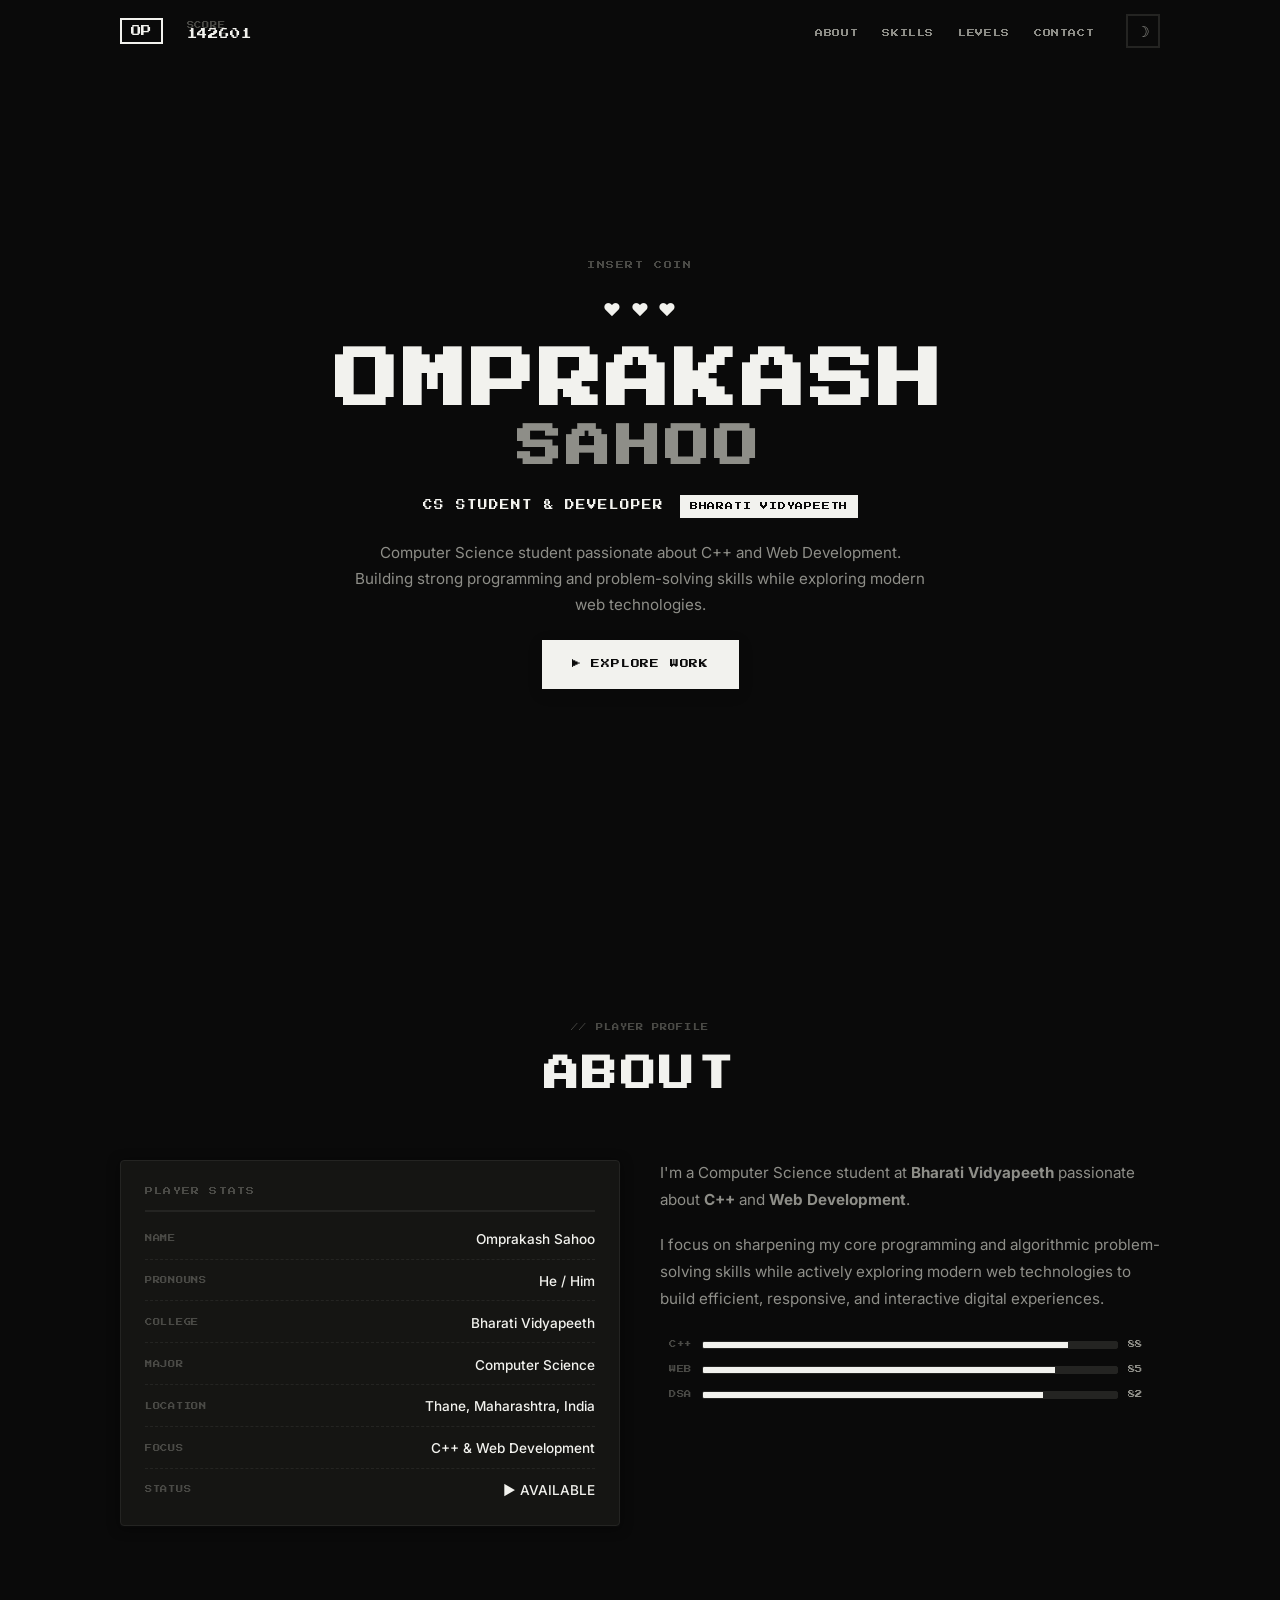
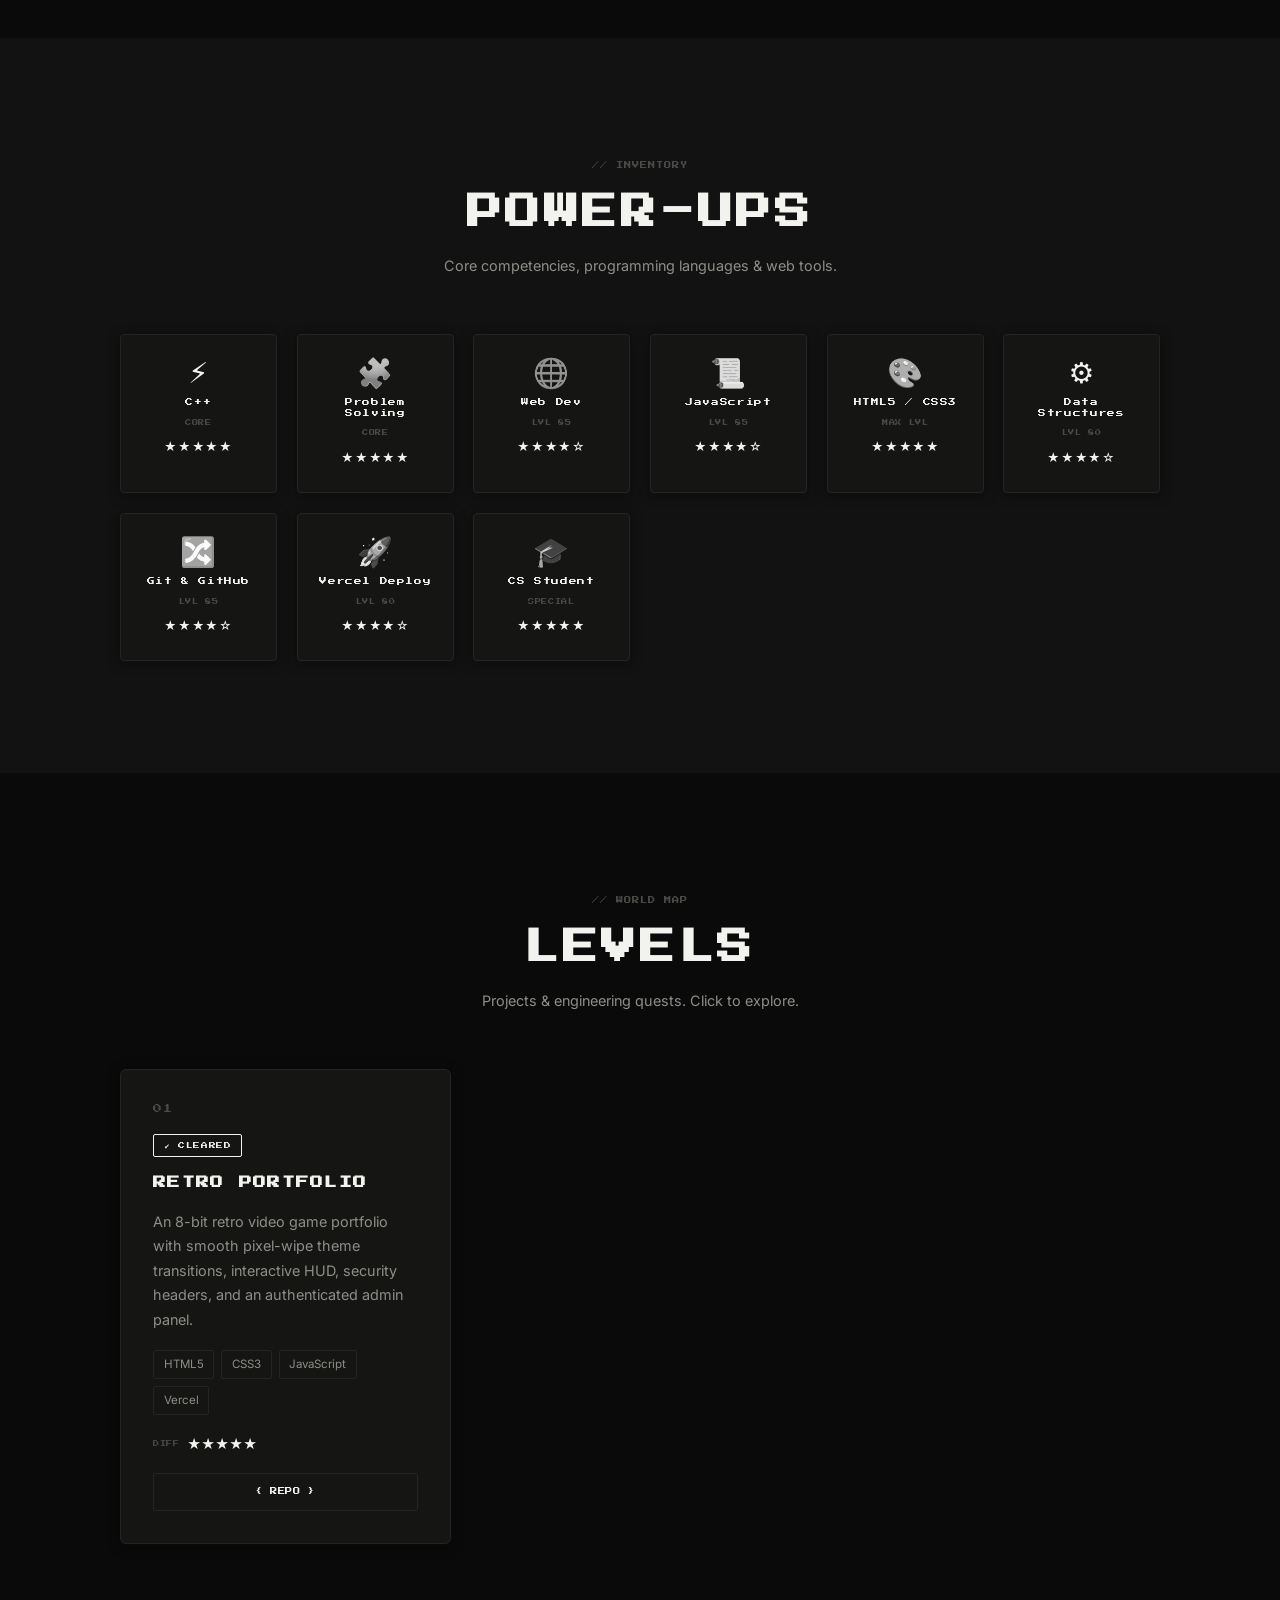
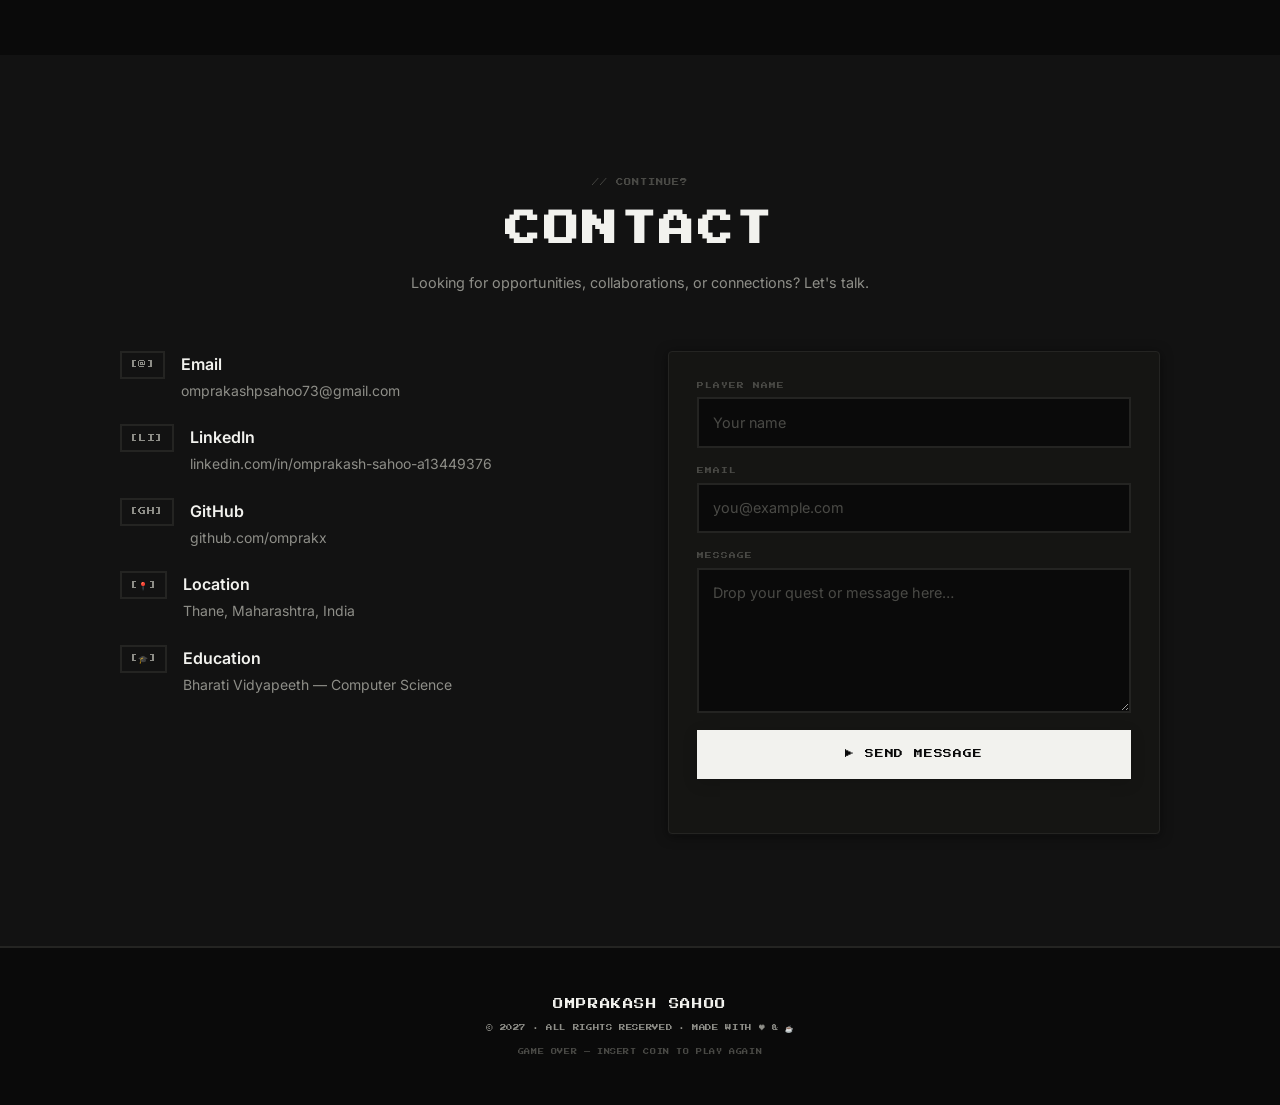
==== commit 9a239bf2: "fix(links): update GitHub profile and repo links to https://github.com/omprakx" ====
--- a/index.html
+++ b/index.html
@@ -252,7 +252,7 @@
             <span class="stars">★★★★★</span>
           </div>
           <div class="level-links">
-            <a href="https://github.com/omprkx-hq/retro-portfolio" target="_blank" rel="noopener" class="lvl-btn lvl-btn-ghost pixel">{ REPO }</a>
+            <a href="https://github.com/omprakx/retro-portfolio" target="_blank" rel="noopener" class="lvl-btn lvl-btn-ghost pixel">{ REPO }</a>
           </div>
         </article>
 
@@ -291,7 +291,7 @@
             <span class="ci-icon pixel">[GH]</span>
             <div>
               <strong>GitHub</strong>
-              <p><a href="https://github.com/omprkx-hq" target="_blank" rel="noopener">github.com/omprkx-hq</a></p>
+              <p><a href="https://github.com/omprakx" target="_blank" rel="noopener">github.com/omprakx</a></p>
             </div>
           </div>
           <div class="contact-item">
